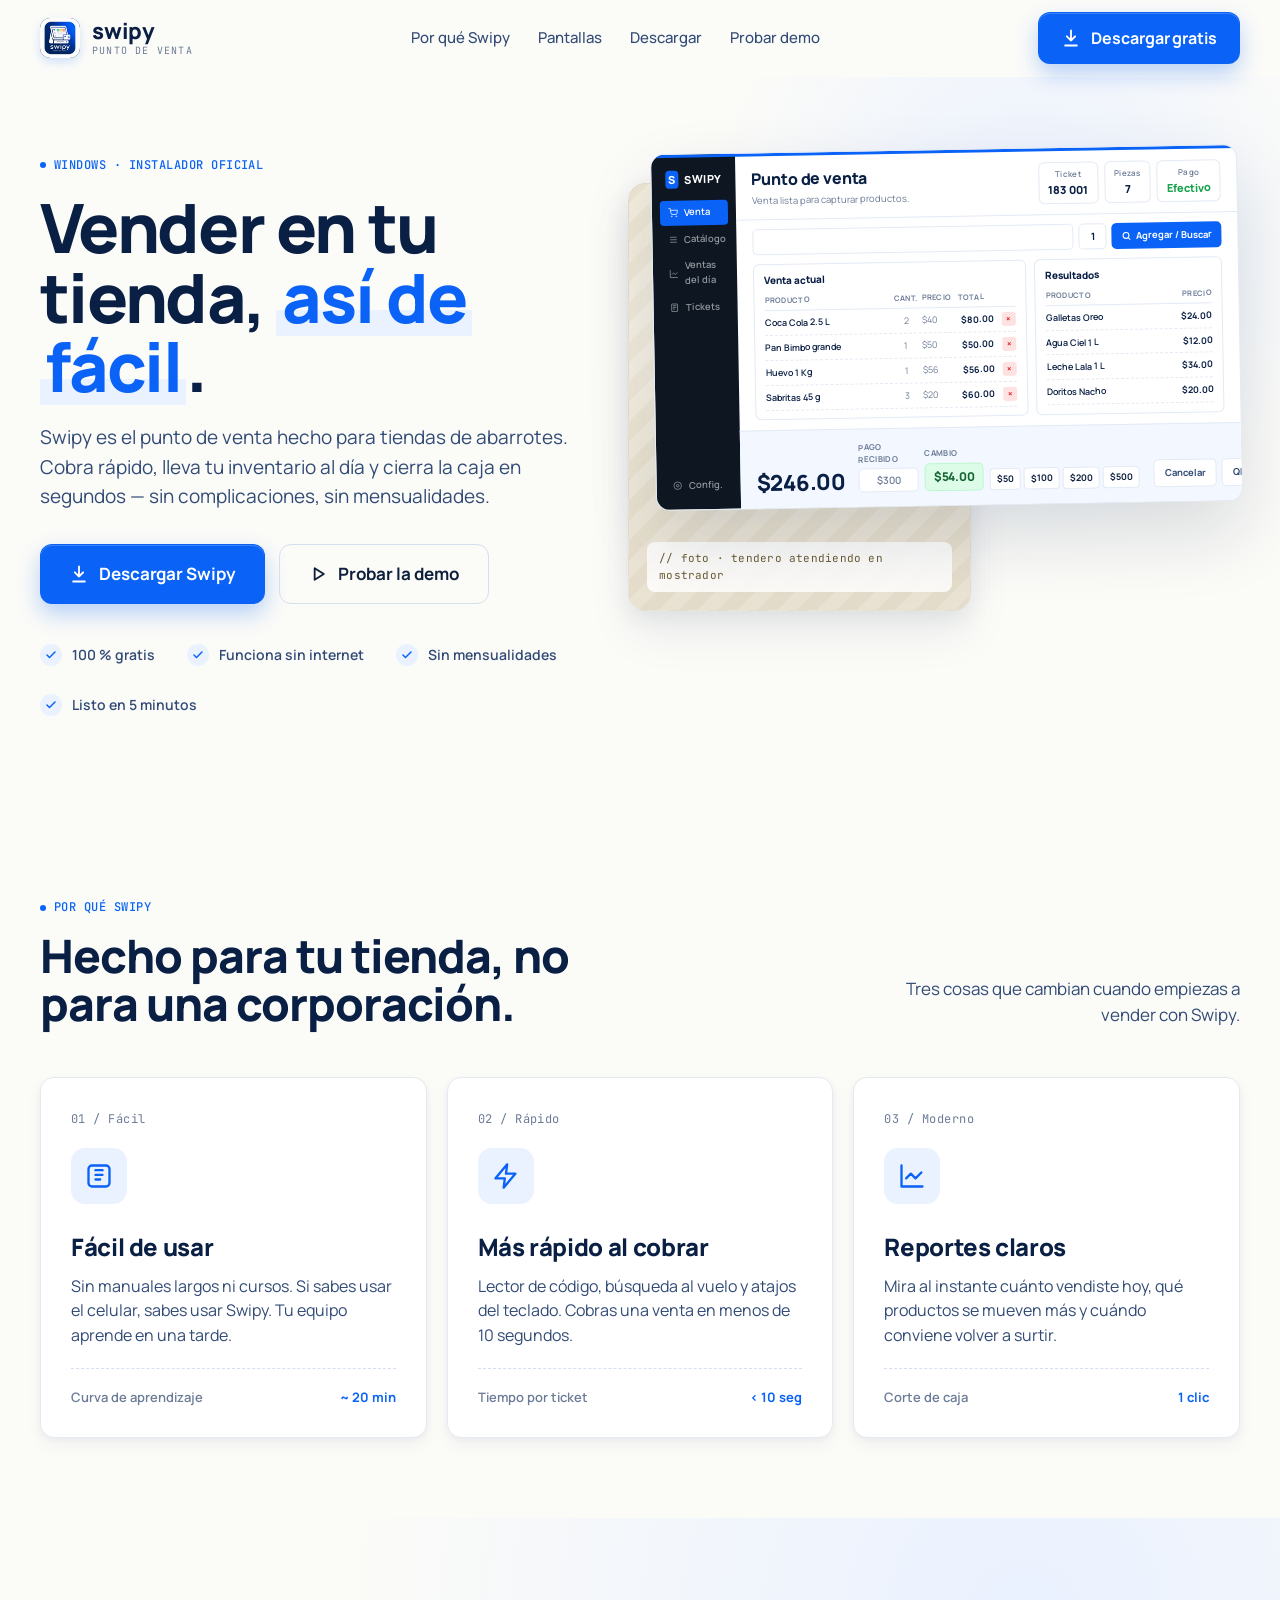
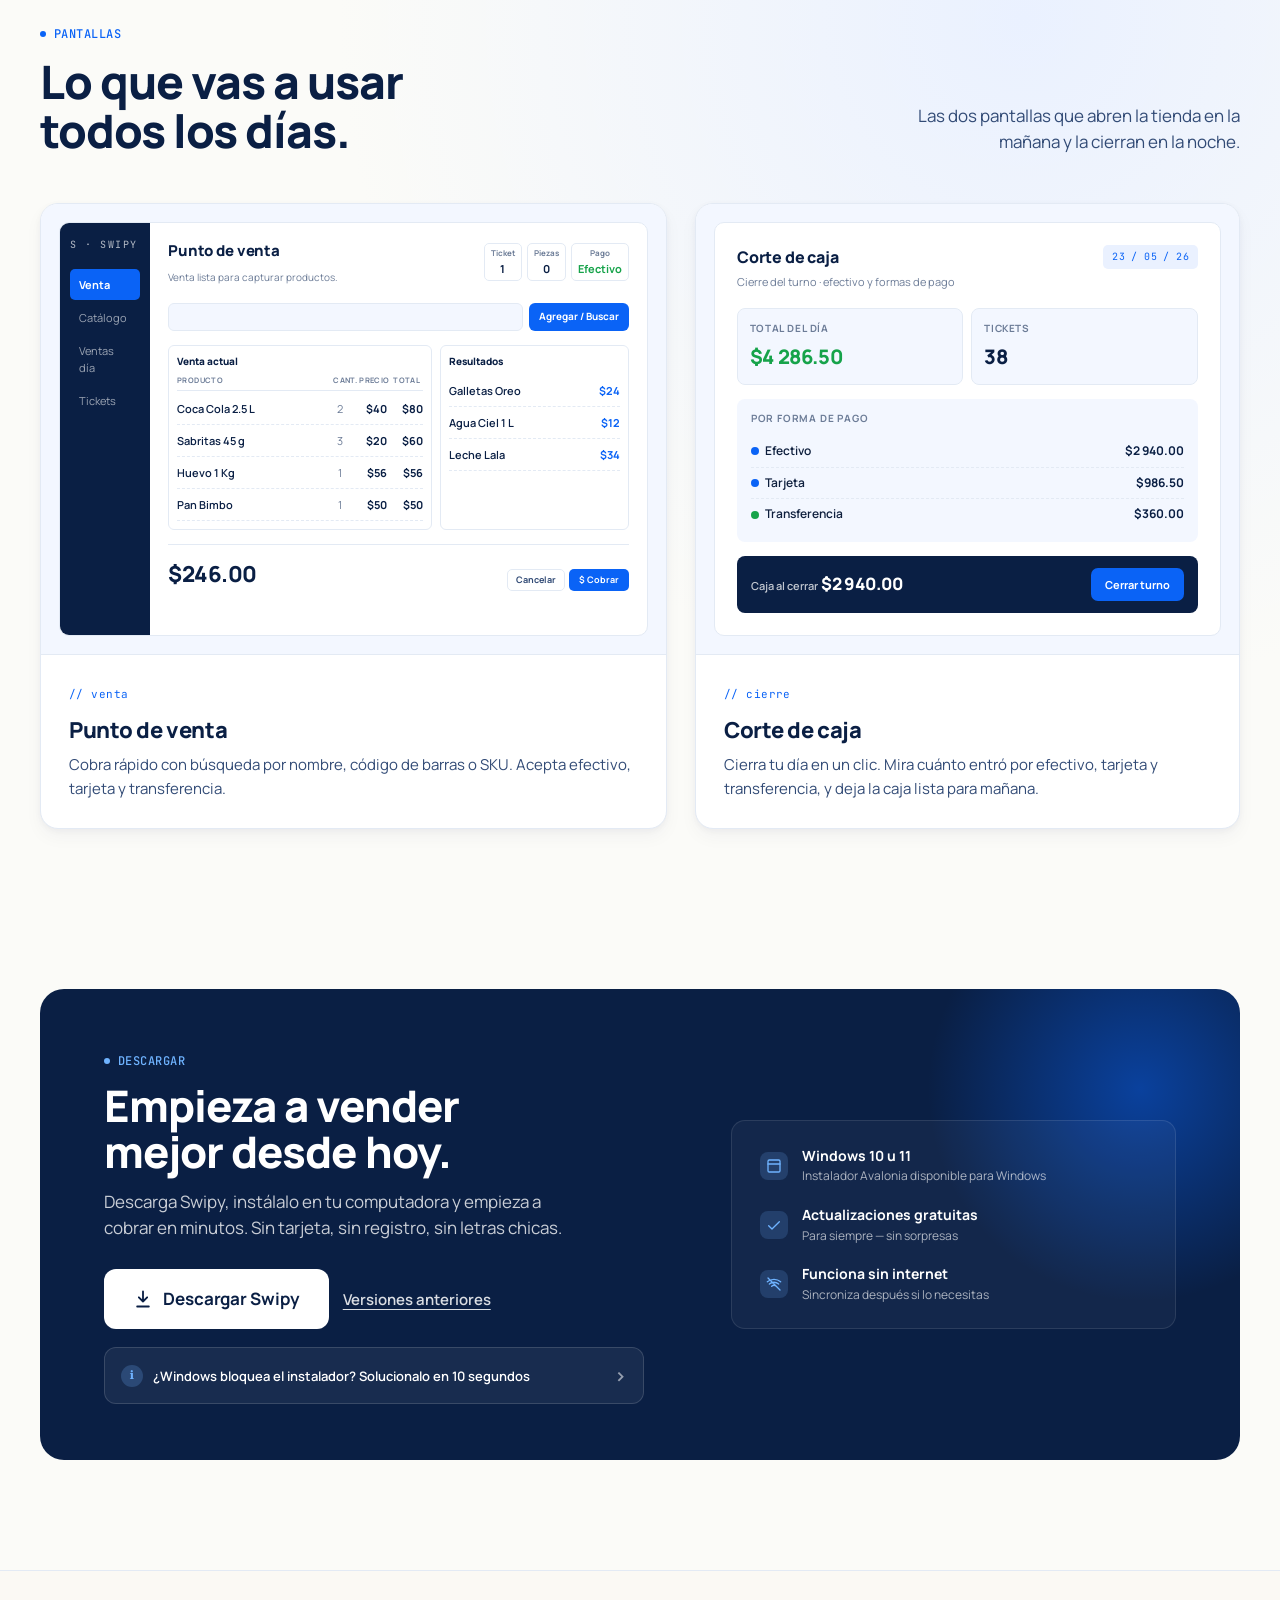
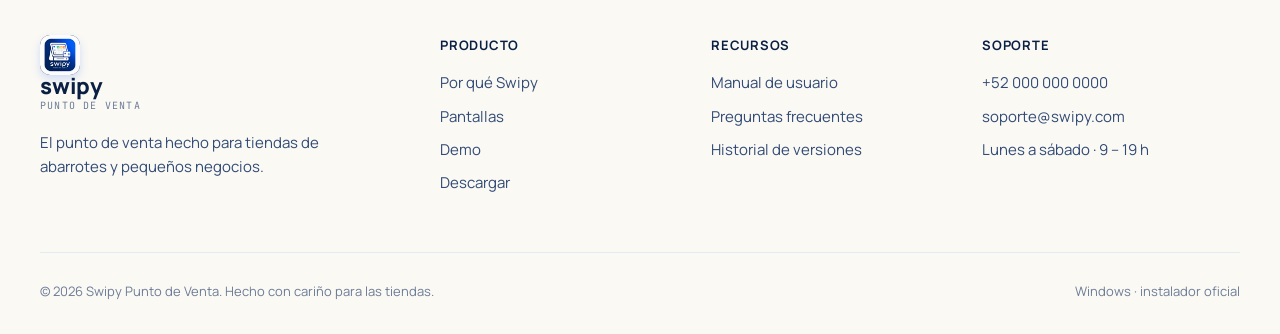
==== index.html @ b13721b0 "fix: detecta paquete macOS de Avalonia" ====
<!doctype html>
<html lang="es-MX">
<head>
  <meta charset="utf-8">
  <meta name="viewport" content="width=device-width, initial-scale=1">
  <meta name="description" content="Swipy es un punto de venta para tiendas de abarrotes y pequeños negocios.">
  <title>Swipy · Punto de venta</title>
  <link rel="preconnect" href="https://fonts.googleapis.com">
  <link rel="preconnect" href="https://fonts.gstatic.com" crossorigin>
  <link href="https://fonts.googleapis.com/css2?family=Manrope:wght@400;500;600;700;800&family=JetBrains+Mono:wght@500&display=swap" rel="stylesheet">
  <style>
    :root {
      /* Brand palette (default — refined "azul brillante") */
      --blue: #0a63f6;
      --blue-hover: #0850d6;
      --blue-soft: #eaf1ff;
      --blue-tint: #f3f7ff;
      --navy: #0a1f44;
      --ink: #0e1f3d;
      --ink-2: #324b76;
      --muted: #6c7c97;
      --line: #e3eaf4;
      --line-2: #d6dfee;
      --cream: #fbf9f4;
      --bg: #fbfbf8;
      --card: #ffffff;
      --shadow-sm: 0 2px 6px rgba(11, 33, 73, .04), 0 8px 18px rgba(11, 33, 73, .04);
      --shadow-md: 0 8px 24px rgba(11, 33, 73, .08), 0 24px 48px rgba(11, 33, 73, .06);
      --shadow-lg: 0 32px 70px rgba(11, 33, 73, .14);
      --accent: #0a63f6;        /* secondary accent (changes with palette tweak) */
      --accent-soft: #eaf1ff;
      --radius: 14px;
    }

    /* Palette variants (Tweaks) */
    body[data-palette="azul-profundo"] {
      --blue: #1d4ed8;
      --blue-hover: #1e40af;
      --blue-soft: #e6ecfb;
      --blue-tint: #f1f4fc;
      --navy: #050e2a;
      --accent: #1d4ed8;
      --accent-soft: #e6ecfb;
    }
    body[data-palette="azul-naranja"] {
      --blue: #0a63f6;
      --blue-hover: #0850d6;
      --blue-soft: #eaf1ff;
      --blue-tint: #f3f7ff;
      --navy: #0a1f44;
      --accent: #ff7a3d;
      --accent-soft: #fff1e8;
    }
    body[data-palette="azul-menta"] {
      --blue: #0a63f6;
      --blue-hover: #0850d6;
      --blue-soft: #eaf1ff;
      --blue-tint: #f3f7ff;
      --navy: #0a1f44;
      --accent: #14b8a6;
      --accent-soft: #e3f7f4;
    }

    *, *::before, *::after { box-sizing: border-box; }
    html { scroll-behavior: smooth; }
    body {
      margin: 0;
      color: var(--ink);
      background: var(--bg);
      font-family: "Manrope", system-ui, sans-serif;
      font-size: 17px;
      line-height: 1.55;
      -webkit-font-smoothing: antialiased;
      text-rendering: optimizeLegibility;
      overflow-x: hidden;
    }
    a { color: inherit; text-decoration: none; }
    img { display: block; max-width: 100%; }

    .container {
      width: min(1200px, calc(100% - 48px));
      margin: 0 auto;
    }

    .eyebrow {
      display: inline-flex;
      align-items: center;
      gap: 8px;
      font-family: "JetBrains Mono", monospace;
      font-size: 12px;
      font-weight: 500;
      letter-spacing: .04em;
      color: var(--blue);
      text-transform: uppercase;
    }
    .eyebrow::before {
      content: "";
      width: 6px;
      height: 6px;
      border-radius: 50%;
      background: var(--blue);
    }

    /* ── HEADER ─────────────────────────────── */
    .header {
      position: sticky;
      top: 0;
      z-index: 30;
      background: rgba(251, 251, 248, .85);
      backdrop-filter: saturate(180%) blur(16px);
      -webkit-backdrop-filter: saturate(180%) blur(16px);
      border-bottom: 1px solid transparent;
      transition: border-color .2s ease;
    }
    .header.scrolled { border-bottom-color: var(--line); }
    .nav {
      display: flex;
      align-items: center;
      justify-content: space-between;
      gap: 32px;
      min-height: 76px;
    }
    .brand {
      display: inline-flex;
      align-items: center;
      gap: 12px;
    }
    .brand-mark {
      width: 40px;
      height: 40px;
      border-radius: 10px;
      overflow: hidden;
      display: grid;
      place-items: center;
      background: var(--navy);
      box-shadow: 0 4px 10px rgba(10, 99, 246, .18);
    }
    .brand-mark img { width: 100%; height: 100%; object-fit: cover; }
    .brand-name {
      display: grid;
      line-height: 1;
    }
    .brand-name strong {
      font-size: 22px;
      font-weight: 800;
      letter-spacing: -.01em;
      color: var(--navy);
    }
    .brand-name span {
      margin-top: 4px;
      font-family: "JetBrains Mono", monospace;
      font-size: 10px;
      letter-spacing: .12em;
      text-transform: uppercase;
      color: var(--muted);
    }
    .links {
      display: flex;
      gap: 28px;
      font-size: 15px;
      font-weight: 500;
      color: var(--ink-2);
    }
    .links a { transition: color .15s; }
    .links a:hover { color: var(--blue); }

    /* ── BUTTONS ─────────────────────────────── */
    .btn {
      display: inline-flex;
      align-items: center;
      justify-content: center;
      gap: 10px;
      min-height: 52px;
      padding: 0 22px;
      border: 1px solid transparent;
      border-radius: 12px;
      font-family: inherit;
      font-size: 16px;
      font-weight: 700;
      letter-spacing: -.005em;
      cursor: pointer;
      white-space: nowrap;
      transition: transform .15s ease, box-shadow .2s ease, background .15s ease;
    }
    .btn-primary {
      color: #fff;
      background: var(--blue);
      box-shadow: 0 1px 0 rgba(255,255,255,.2) inset,
                  0 10px 22px rgba(10, 99, 246, .28);
    }
    .btn-primary:hover { background: var(--blue-hover); transform: translateY(-1px); }
    .btn-ghost {
      color: var(--ink);
      background: transparent;
      border-color: var(--line-2);
    }
    .btn-ghost:hover { border-color: var(--ink); background: rgba(14,31,61,.03); }
    .btn-white {
      color: var(--navy);
      background: #fff;
    }
    .btn-white:hover { transform: translateY(-1px); }
    .btn-lg { min-height: 60px; padding: 0 28px; font-size: 17px; }

    .icon { width: 20px; height: 20px; flex-shrink: 0; }

    /* ── HERO ─────────────────────────────── */
    .hero {
      position: relative;
      padding: 72px 0 96px;
      overflow: hidden;
    }
    .hero::before {
      content: "";
      position: absolute;
      top: -200px;
      right: -100px;
      width: 700px;
      height: 700px;
      background: radial-gradient(circle, var(--blue-soft) 0%, transparent 65%);
      pointer-events: none;
      z-index: 0;
    }
    .hero-inner {
      position: relative;
      z-index: 1;
      display: grid;
      grid-template-columns: minmax(0, 1fr) minmax(0, 1.15fr);
      gap: 56px;
      align-items: center;
    }
    .hero-copy { max-width: 540px; }
    .hero h1 {
      margin: 18px 0 22px;
      font-size: clamp(44px, 5.4vw, 68px);
      font-weight: 800;
      line-height: 1.02;
      letter-spacing: -.025em;
      color: var(--navy);
    }
    .hero h1 em {
      font-style: normal;
      color: var(--blue);
      background: linear-gradient(180deg, transparent 64%, var(--accent-soft) 64%, var(--accent-soft) 92%, transparent 92%);
      padding: 0 .08em;
      border-radius: 2px;
      box-decoration-break: clone;
      -webkit-box-decoration-break: clone;
    }
    .hero-lead {
      margin: 0 0 32px;
      font-size: 19px;
      line-height: 1.55;
      color: var(--ink-2);
    }
    .hero-ctas {
      display: flex;
      flex-wrap: wrap;
      gap: 14px;
      margin-bottom: 40px;
    }
    .hero-proof {
      display: flex;
      flex-wrap: wrap;
      gap: 28px 32px;
    }
    .proof-item {
      display: inline-flex;
      align-items: center;
      gap: 10px;
      font-size: 14px;
      font-weight: 600;
      color: var(--ink-2);
    }
    .proof-item .check {
      width: 22px;
      height: 22px;
      border-radius: 50%;
      background: var(--blue-soft);
      color: var(--blue);
      display: grid;
      place-items: center;
      flex-shrink: 0;
    }
    .proof-item .check svg { width: 12px; height: 12px; }

    /* ── HERO ART (CSS device + photo slot) ── */
    .hero-art {
      position: relative;
      aspect-ratio: 1.08 / 1;
      min-height: 480px;
    }
    .photo-slot {
      position: absolute;
      left: 0;
      top: 6%;
      width: 56%;
      aspect-ratio: 4 / 5;
      border-radius: 18px;
      background:
        repeating-linear-gradient(135deg, #efe7d4 0 14px, #f5eede 14px 28px),
        var(--cream);
      box-shadow: var(--shadow-md);
      overflow: hidden;
      border: 1px solid rgba(0,0,0,.04);
    }
    .photo-slot::after {
      content: "// foto · tendero atendiendo en mostrador";
      position: absolute;
      left: 18px;
      bottom: 18px;
      right: 18px;
      font-family: "JetBrains Mono", monospace;
      font-size: 11px;
      letter-spacing: .02em;
      color: #6b5b34;
      background: rgba(255,255,255,.85);
      padding: 8px 12px;
      border-radius: 8px;
    }
    .photo-slot::before {
      content: "";
      position: absolute;
      inset: 0;
      background:
        radial-gradient(circle at 30% 35%, rgba(255,255,255,.6) 0%, transparent 35%),
        linear-gradient(180deg, transparent 50%, rgba(0,0,0,.05) 100%);
    }

    /* Realistic POS UI — matches actual app layout */
    .pos-device {
      position: absolute;
      right: 0;
      top: 0;
      width: 96%;
      background: var(--card);
      border: 1px solid var(--line);
      border-radius: 14px;
      box-shadow: var(--shadow-lg);
      overflow: hidden;
      transform: rotate(-1deg);
      display: grid;
      grid-template-columns: 84px 1fr;
      font-size: 11px;
    }
    .pos-device::before {
      content: "";
      position: absolute;
      left: 0;
      right: 0;
      top: 0;
      height: 3px;
      background: var(--blue);
      z-index: 2;
    }

    /* Sidebar */
    .pos-side {
      background: #0e1622;
      padding: 12px 8px;
      display: flex;
      flex-direction: column;
      gap: 2px;
      color: #fff;
    }
    .pos-brand {
      display: flex;
      align-items: center;
      gap: 6px;
      padding: 4px 6px 10px;
    }
    .pos-brand .sq {
      width: 18px;
      height: 18px;
      border-radius: 4px;
      background: var(--blue);
      color: #fff;
      display: grid;
      place-items: center;
      font-size: 11px;
      font-weight: 800;
    }
    .pos-brand strong {
      font-size: 11px;
      font-weight: 800;
      letter-spacing: .04em;
    }
    .pos-nav {
      padding: 5px 8px;
      border-radius: 4px;
      font-size: 9.5px;
      font-weight: 600;
      color: rgba(255,255,255,.55);
      display: flex;
      align-items: center;
      gap: 6px;
    }
    .pos-nav.on {
      background: var(--blue);
      color: #fff;
    }
    .pos-nav svg { width: 10px; height: 10px; flex-shrink: 0; opacity: .9; }
    .pos-bottom { margin-top: auto; }
    /* Main area */
    .pos-main {
      display: flex;
      flex-direction: column;
      min-width: 0;
    }
    .pos-head {
      display: flex;
      justify-content: space-between;
      align-items: flex-start;
      padding: 14px 16px 10px;
      border-bottom: 1px solid var(--line);
    }
    .pos-head .title {
      font-size: 16px;
      font-weight: 800;
      color: var(--navy);
      letter-spacing: -.01em;
    }
    .pos-head .sub {
      font-size: 9.5px;
      color: var(--muted);
      margin-top: 2px;
    }
    .pos-chips { display: flex; gap: 6px; }
    .pos-chip {
      padding: 5px 9px;
      border: 1px solid var(--line);
      border-radius: 6px;
      text-align: center;
      min-width: 46px;
    }
    .pos-chip .k {
      font-size: 8px;
      color: var(--muted);
      font-weight: 600;
      letter-spacing: .04em;
    }
    .pos-chip .v {
      font-size: 11px;
      font-weight: 800;
      color: var(--navy);
      margin-top: 1px;
    }
    .pos-chip.green .v { color: #16a34a; }

    .pos-search {
      display: grid;
      grid-template-columns: 1fr 28px auto;
      gap: 5px;
      padding: 9px 16px;
    }
    .pos-search .inp {
      height: 26px;
      border-radius: 5px;
      background: #fff;
      border: 1px solid var(--line);
    }
    .pos-search .qty {
      height: 26px;
      border-radius: 5px;
      background: #fff;
      border: 1px solid var(--line);
      display: grid;
      place-items: center;
      font-size: 10px;
      font-weight: 700;
      color: var(--navy);
    }
    .pos-search .agg {
      height: 26px;
      padding: 0 10px;
      border-radius: 5px;
      background: var(--blue);
      color: #fff;
      font-size: 9.5px;
      font-weight: 700;
      display: flex;
      align-items: center;
      gap: 4px;
    }
    .pos-search .agg svg { width: 10px; height: 10px; }

    .pos-cols {
      flex: 1;
      display: grid;
      grid-template-columns: 1.45fr 1fr;
      gap: 8px;
      padding: 0 16px 10px;
      min-height: 0;
    }
    .pos-panel {
      border: 1px solid var(--line);
      border-radius: 6px;
      padding: 8px 10px;
      display: flex;
      flex-direction: column;
      min-height: 0;
      background: #fff;
    }
    .pos-panel h5 {
      margin: 0 0 6px;
      font-size: 10px;
      font-weight: 800;
      color: var(--navy);
      letter-spacing: -.005em;
    }
    .pos-th {
      display: grid;
      grid-template-columns: 1.4fr 24px 32px 36px 18px;
      gap: 4px;
      font-size: 7.5px;
      font-weight: 700;
      color: var(--muted);
      text-transform: uppercase;
      letter-spacing: .04em;
      padding-bottom: 3px;
      border-bottom: 1px solid var(--line);
    }
    .pos-tr {
      display: grid;
      grid-template-columns: 1.4fr 24px 32px 36px 18px;
      gap: 4px;
      padding: 5px 0;
      align-items: center;
      font-size: 9px;
      border-bottom: 1px dashed var(--line);
    }
    .pos-tr .n { color: var(--navy); font-weight: 600; }
    .pos-tr .q { color: var(--muted); text-align: center; }
    .pos-tr .p { color: var(--muted); }
    .pos-tr .t { color: var(--navy); font-weight: 700; text-align: right; }
    .pos-tr .x {
      width: 14px;
      height: 14px;
      border-radius: 3px;
      background: #fee2e2;
      color: #dc2626;
      display: grid;
      place-items: center;
      font-size: 9px;
      font-weight: 700;
      justify-self: end;
    }
    .pos-empty {
      flex: 1;
      display: grid;
      place-items: center;
      color: var(--muted);
      font-size: 9px;
      padding: 12px;
      text-align: center;
    }

    /* Foot bar — total + pago recibido + quick amounts + actions */
    .pos-foot {
      display: grid;
      grid-template-columns: auto 1fr auto;
      gap: 14px;
      align-items: end;
      padding: 12px 16px 14px;
      border-top: 1px solid var(--line);
      background: var(--blue-tint);
    }
    .pos-foot .total {
      font-size: 22px;
      font-weight: 800;
      color: var(--navy);
      letter-spacing: -.025em;
      line-height: 1;
    }
    .pos-pay {
      display: flex;
      align-items: end;
      gap: 6px;
    }
    .pos-pay .field {
      display: grid;
      gap: 3px;
    }
    .pos-pay .field label {
      font-size: 8px;
      font-weight: 700;
      color: var(--muted);
      text-transform: uppercase;
      letter-spacing: .04em;
    }
    .pos-pay .recibido {
      width: 60px;
      height: 24px;
      border-radius: 5px;
      background: #fff;
      border: 1px solid var(--line);
      display: grid;
      place-items: center;
      font-size: 10px;
      font-weight: 600;
      color: var(--muted);
    }
    .pos-pay .cambio {
      padding: 4px 8px;
      border-radius: 5px;
      background: #dcfce7;
      border: 1px solid #bbf7d0;
      color: #166534;
    }
    .pos-pay .cambio .v {
      font-size: 12px;
      font-weight: 800;
      letter-spacing: -.015em;
    }
    .pos-quick { display: flex; gap: 3px; }
    .pos-quick .q {
      height: 22px;
      padding: 0 6px;
      border-radius: 4px;
      background: #fff;
      border: 1px solid var(--line);
      color: var(--ink);
      font-size: 9px;
      font-weight: 700;
      display: grid;
      place-items: center;
    }
    .pos-actions {
      display: flex;
      gap: 5px;
    }
    .pos-actions .a {
      height: 28px;
      padding: 0 10px;
      border-radius: 5px;
      font-size: 9.5px;
      font-weight: 700;
      display: flex;
      align-items: center;
      gap: 4px;
    }
    .pos-actions .cancel {
      background: #fff;
      color: var(--ink-2);
      border: 1px solid var(--line);
    }
    .pos-actions .qr {
      background: #fff;
      color: var(--ink-2);
      border: 1px solid var(--line);
    }
    .pos-actions .cobrar {
      background: var(--blue);
      color: #fff;
      box-shadow: 0 4px 12px rgba(10,99,246,.35);
    }
    .pos-actions svg { width: 10px; height: 10px; }

    /* ── SECTIONS ─────────────────────────── */
    section { padding: 100px 0; }
    section.tight { padding: 80px 0; }
    .section-head {
      display: flex;
      align-items: flex-end;
      justify-content: space-between;
      gap: 32px;
      margin-bottom: 48px;
    }
    .section-head h2 {
      margin: 14px 0 0;
      max-width: 620px;
      font-size: clamp(34px, 3.6vw, 48px);
      line-height: 1.05;
      letter-spacing: -.022em;
      font-weight: 800;
      color: var(--navy);
      text-wrap: balance;
    }
    .section-head p {
      max-width: 380px;
      margin: 0;
      color: var(--ink-2);
      font-size: 17px;
      text-align: right;
    }

    /* ── BENEFITS (3 BIG CARDS) ─────────────── */
    .benefits {
      display: grid;
      grid-template-columns: repeat(3, 1fr);
      gap: 20px;
    }
    .benefit {
      position: relative;
      padding: 32px 30px 30px;
      background: var(--card);
      border: 1px solid var(--line);
      border-radius: var(--radius);
      box-shadow: var(--shadow-sm);
      overflow: hidden;
      transition: transform .2s ease, box-shadow .2s ease;
    }
    .benefit:hover {
      transform: translateY(-3px);
      box-shadow: var(--shadow-md);
    }
    .benefit-num {
      font-family: "JetBrains Mono", monospace;
      font-size: 12px;
      color: var(--muted);
      letter-spacing: .04em;
    }
    .benefit-glyph {
      width: 56px;
      height: 56px;
      margin: 20px 0 24px;
      border-radius: 14px;
      background: var(--blue-soft);
      color: var(--blue);
      display: grid;
      place-items: center;
    }
    .benefit-glyph svg { width: 28px; height: 28px; }
    .benefit h3 {
      margin: 0 0 8px;
      font-size: 24px;
      font-weight: 800;
      letter-spacing: -.015em;
      color: var(--navy);
    }
    .benefit p {
      margin: 0;
      color: var(--ink-2);
      font-size: 16px;
      line-height: 1.55;
    }
    .benefit-meta {
      margin-top: 20px;
      padding-top: 18px;
      border-top: 1px dashed var(--line-2);
      display: flex;
      justify-content: space-between;
      font-size: 13px;
      font-weight: 600;
    }
    .benefit-meta span { color: var(--muted); }
    .benefit-meta strong { color: var(--blue); }

    /* ── SCREENS ─────────────────────────── */
    .screens-section {
      background:
        radial-gradient(circle at 80% 10%, var(--blue-soft) 0%, transparent 50%),
        var(--bg);
    }
    .screen-grid {
      display: grid;
      grid-template-columns: 1.15fr 1fr;
      gap: 28px;
      align-items: stretch;
    }
    .screen-card {
      background: var(--card);
      border: 1px solid var(--line);
      border-radius: 18px;
      box-shadow: var(--shadow-sm);
      overflow: hidden;
      display: flex;
      flex-direction: column;
    }
    .screen-frame {
      flex: 1;
      padding: 18px;
      background: var(--blue-tint);
      min-height: 380px;
    }
    .screen-body {
      padding: 24px 28px 28px;
      border-top: 1px solid var(--line);
    }
    .screen-body .tag {
      font-family: "JetBrains Mono", monospace;
      font-size: 11px;
      color: var(--blue);
      letter-spacing: .04em;
    }
    .screen-body h3 {
      margin: 8px 0 6px;
      font-size: 22px;
      font-weight: 800;
      letter-spacing: -.015em;
      color: var(--navy);
    }
    .screen-body p {
      margin: 0;
      color: var(--ink-2);
      font-size: 15px;
    }

    /* Punto de venta mini */
    .ui {
      height: 100%;
      display: flex;
      background: #fff;
      border-radius: 10px;
      overflow: hidden;
      border: 1px solid var(--line);
    }
    .ui-side {
      width: 90px;
      background: var(--navy);
      padding: 14px 10px;
      color: #fff;
      flex-shrink: 0;
      display: flex;
      flex-direction: column;
    }
    .ui-side .brand-tiny {
      font-family: "JetBrains Mono", monospace;
      font-size: 10px;
      letter-spacing: .15em;
      color: rgba(255,255,255,.7);
      margin-bottom: 16px;
    }
    .ui-side .item {
      padding: 7px 9px;
      border-radius: 5px;
      font-size: 11px;
      color: rgba(255,255,255,.6);
      margin-bottom: 2px;
    }
    .ui-side .item.on { background: var(--blue); color: #fff; font-weight: 700; }
    .ui-main {
      flex: 1;
      padding: 16px 18px;
      min-width: 0;
    }
    .ui-h {
      display: flex;
      justify-content: space-between;
      align-items: baseline;
      margin-bottom: 14px;
    }
    .ui-h h5 {
      margin: 0;
      font-size: 15px;
      font-weight: 800;
      color: var(--navy);
      letter-spacing: -.01em;
    }
    .ui-h small { font-size: 10px; color: var(--muted); }
    .ui-search {
      display: flex;
      gap: 6px;
      margin-bottom: 14px;
    }
    .ui-search .x {
      flex: 1;
      height: 28px;
      border-radius: 6px;
      background: var(--blue-tint);
      border: 1px solid var(--line);
    }
    .ui-search .y {
      height: 28px;
      padding: 0 10px;
      border-radius: 6px;
      background: var(--blue);
      color: #fff;
      font-size: 10px;
      font-weight: 700;
      display: grid;
      place-items: center;
    }
    .ui-rows .r {
      display: grid;
      grid-template-columns: 1fr 30px 50px;
      gap: 6px;
      padding: 7px 0;
      border-bottom: 1px dashed var(--line);
      font-size: 11px;
    }
    .ui-rows .r .n { color: var(--navy); font-weight: 600; }
    .ui-rows .r .q { color: var(--muted); text-align: center; }
    .ui-rows .r .p { color: var(--navy); font-weight: 700; text-align: right; }
    .ui-foot {
      display: flex;
      justify-content: space-between;
      align-items: flex-end;
      margin-top: 14px;
      padding-top: 12px;
      border-top: 1px solid var(--line);
    }
    .ui-foot .t {
      font-size: 22px;
      font-weight: 800;
      color: var(--navy);
      letter-spacing: -.02em;
    }
    .ui-foot .cob {
      padding: 7px 14px;
      border-radius: 7px;
      background: var(--navy);
      color: #fff;
      font-size: 11px;
      font-weight: 700;
    }

    /* Corte de caja screen */
    .corte {
      height: 100%;
      background: #fff;
      border-radius: 10px;
      border: 1px solid var(--line);
      padding: 22px;
      display: flex;
      flex-direction: column;
    }
    .corte-h {
      display: flex;
      justify-content: space-between;
      align-items: flex-start;
      margin-bottom: 18px;
    }
    .corte-h h5 {
      margin: 0;
      font-size: 16px;
      font-weight: 800;
      color: var(--navy);
      letter-spacing: -.01em;
    }
    .corte-h small {
      display: block;
      font-size: 11px;
      color: var(--muted);
      margin-top: 3px;
    }
    .corte-h .date-pill {
      font-family: "JetBrains Mono", monospace;
      font-size: 10px;
      padding: 4px 9px;
      background: var(--blue-soft);
      color: var(--blue);
      border-radius: 5px;
      letter-spacing: .04em;
    }
    .corte-stats {
      display: grid;
      grid-template-columns: 1fr 1fr;
      gap: 8px;
      margin-bottom: 14px;
    }
    .corte-stat {
      padding: 12px;
      background: var(--blue-tint);
      border: 1px solid var(--line);
      border-radius: 8px;
    }
    .corte-stat .lbl {
      font-size: 10px;
      color: var(--muted);
      text-transform: uppercase;
      letter-spacing: .06em;
      font-weight: 700;
    }
    .corte-stat .val {
      font-size: 20px;
      font-weight: 800;
      color: var(--navy);
      letter-spacing: -.02em;
      margin-top: 4px;
    }
    .corte-stat .val.green { color: #16a34a; }
    .corte-breakdown {
      flex: 1;
      background: var(--blue-tint);
      border-radius: 8px;
      padding: 12px 14px;
      margin-bottom: 14px;
    }
    .corte-breakdown h6 {
      margin: 0 0 10px;
      font-size: 10px;
      text-transform: uppercase;
      letter-spacing: .08em;
      color: var(--muted);
      font-weight: 700;
    }
    .br-row {
      display: flex;
      justify-content: space-between;
      align-items: center;
      padding: 6px 0;
      font-size: 12px;
      border-bottom: 1px dashed var(--line);
    }
    .br-row:last-child { border-bottom: none; }
    .br-row .pm { display: flex; align-items: center; gap: 6px; color: var(--ink); font-weight: 600; }
    .br-row .pm i { width: 8px; height: 8px; border-radius: 50%; background: var(--blue); }
    .br-row .pm.tarjeta i { background: var(--accent); }
    .br-row .pm.transf i { background: #16a34a; }
    .br-row b { color: var(--navy); font-weight: 700; }
    .corte-cierre {
      display: flex;
      justify-content: space-between;
      align-items: center;
      padding: 12px 14px;
      background: var(--navy);
      color: #fff;
      border-radius: 8px;
    }
    .corte-cierre span {
      font-size: 11px;
      font-weight: 600;
      color: rgba(255,255,255,.75);
    }
    .corte-cierre strong { font-size: 17px; font-weight: 800; letter-spacing: -.01em; }

    /* ── DOWNLOAD BAND ─────────────────────────── */
    .download-section { padding: 60px 0 110px; }
    .download-band {
      position: relative;
      overflow: hidden;
      padding: 56px 64px;
      background: var(--navy);
      color: #fff;
      border-radius: 24px;
      display: grid;
      grid-template-columns: 1.3fr 1fr;
      gap: 48px;
      align-items: center;
    }
    .download-band::before {
      content: "";
      position: absolute;
      top: -150px;
      right: -150px;
      width: 500px;
      height: 500px;
      background: radial-gradient(circle, var(--blue) 0%, transparent 60%);
      opacity: .5;
      pointer-events: none;
    }
    .download-band > * { position: relative; z-index: 1; }
    .download-band h2 {
      margin: 12px 0 14px;
      font-size: clamp(32px, 3.4vw, 44px);
      font-weight: 800;
      line-height: 1.05;
      letter-spacing: -.022em;
      text-wrap: balance;
    }
    .download-band .eyebrow { color: #6fb3ff; }
    .download-band .eyebrow::before { background: #6fb3ff; }
    .download-band p {
      margin: 0 0 28px;
      color: rgba(255,255,255,.78);
      font-size: 17px;
      max-width: 460px;
    }
    .download-actions { display: flex; flex-wrap: wrap; gap: 14px; align-items: center; }

    /* "Windows bloquea el instalador?" — bloque desplegable discreto */
    .download-tip {
      margin-top: 18px;
      max-width: 540px;
      background: rgba(255,255,255,.06);
      border: 1px solid rgba(255,255,255,.14);
      border-radius: 12px;
      overflow: hidden;
      color: rgba(255,255,255,.85);
    }
    .download-tip summary {
      list-style: none;
      cursor: pointer;
      padding: 12px 16px;
      display: flex;
      align-items: center;
      gap: 10px;
      font-size: 13px;
      font-weight: 600;
      color: #fff;
      user-select: none;
    }
    .download-tip summary::-webkit-details-marker { display: none; }
    .download-tip summary::before {
      content: "ℹ";
      width: 22px;
      height: 22px;
      border-radius: 50%;
      background: rgba(111,179,255,.22);
      color: #6fb3ff;
      display: grid;
      place-items: center;
      font-size: 12px;
      font-weight: 700;
      flex-shrink: 0;
    }
    .download-tip summary::after {
      content: "›";
      margin-left: auto;
      font-size: 20px;
      color: rgba(255,255,255,.55);
      transition: transform .2s ease;
    }
    .download-tip[open] summary::after { transform: rotate(90deg); }
    .download-tip .tip-body {
      padding: 0 16px 16px 48px;
      font-size: 13px;
      line-height: 1.55;
      color: rgba(255,255,255,.78);
    }
    .download-tip .tip-body p { margin: 6px 0; max-width: none; color: inherit; font-size: 13px; }
    .download-tip .tip-body ol {
      margin: 6px 0 10px;
      padding-left: 18px;
    }
    .download-tip .tip-body ol li { margin: 3px 0; }
    .download-tip .tip-body strong { color: #fff; }
    .download-tip .tip-body code {
      background: rgba(0,0,0,.28);
      padding: 1px 6px;
      border-radius: 4px;
      font-size: 12px;
      font-family: ui-monospace, SFMono-Regular, Menlo, Consolas, monospace;
    }
    .download-meta {
      display: grid;
      gap: 18px;
      padding: 24px 28px;
      background: rgba(255,255,255,.04);
      border: 1px solid rgba(255,255,255,.1);
      border-radius: 14px;
    }
    .download-meta-row {
      display: grid;
      grid-template-columns: 28px 1fr;
      gap: 14px;
      align-items: center;
    }
    .download-meta-row .ico {
      width: 28px;
      height: 28px;
      border-radius: 8px;
      background: rgba(111,179,255,.18);
      color: #6fb3ff;
      display: grid;
      place-items: center;
    }
    .download-meta-row .ico svg { width: 16px; height: 16px; }
    .download-meta-row strong {
      display: block;
      font-size: 14px;
      font-weight: 700;
    }
    .download-meta-row span {
      display: block;
      font-size: 12px;
      color: rgba(255,255,255,.65);
      margin-top: 1px;
    }

    /* ── FOOTER ─────────────────────────── */
    .footer {
      padding: 64px 0 32px;
      background: var(--cream);
      border-top: 1px solid var(--line);
    }
    .footer-grid {
      display: grid;
      grid-template-columns: 1.6fr 1fr 1fr 1.2fr;
      gap: 56px;
      margin-bottom: 48px;
    }
    .footer .brand-name strong { color: var(--navy); }
    .footer-grid p {
      color: var(--ink-2);
      font-size: 15px;
      margin: 20px 0 0;
      max-width: 320px;
    }
    .footer-grid h4 {
      margin: 0 0 16px;
      font-size: 13px;
      font-weight: 700;
      color: var(--navy);
      text-transform: uppercase;
      letter-spacing: .06em;
    }
    .footer-grid a, .footer-grid li {
      display: block;
      color: var(--ink-2);
      font-size: 15px;
      margin-bottom: 10px;
      list-style: none;
      padding: 0;
      transition: color .15s;
    }
    .footer-grid a:hover { color: var(--blue); }
    .footer-grid ul { padding: 0; margin: 0; }
    .footer-bottom {
      display: flex;
      justify-content: space-between;
      align-items: center;
      padding-top: 28px;
      border-top: 1px solid var(--line);
      font-size: 13px;
      color: var(--muted);
    }

    /* ── RESPONSIVE ─────────────────────────── */
    @media (max-width: 980px) {
      .links { display: none; }
      .hero { padding: 48px 0 72px; }
      .hero-inner { grid-template-columns: 1fr; gap: 56px; }
      .hero-art { min-height: 420px; }
      .section-head { flex-direction: column; align-items: flex-start; }
      .section-head p { text-align: left; max-width: 100%; }
      .benefits { grid-template-columns: 1fr; }
      .screen-grid { grid-template-columns: 1fr; }
      .download-band { grid-template-columns: 1fr; padding: 40px 32px; }
      .footer-grid { grid-template-columns: 1fr 1fr; gap: 32px; }
      .footer-bottom { flex-direction: column; gap: 12px; }
    }
    @media (max-width: 600px) {
      body { font-size: 16px; }
      .container { width: calc(100% - 32px); }
      .hero h1 { font-size: 40px; }
      .hero-lead { font-size: 17px; }
      .hero-art { aspect-ratio: auto; min-height: 0; height: auto; display: grid; gap: 16px; }
      .photo-slot, .pos-device { position: relative; width: 100%; transform: none; top: auto; right: auto; }
      .pos-device { grid-template-columns: 70px 1fr; font-size: 10px; }
      section { padding: 64px 0; }
      .download-band { padding: 36px 24px; }
      .footer-grid { grid-template-columns: 1fr; }
    }
  </style>
</head>
<body data-palette="azul-brillante">

  <!-- ─── HEADER ─────────────────────────── -->
  <header class="header" id="top">
    <div class="container nav">
      <a class="brand" href="#top" aria-label="Swipy">
        <span class="brand-mark"><img src="Swipy2.png" alt="Swipy"></span>
        <span class="brand-name">
          <strong>swipy</strong>
          <span>Punto de venta</span>
        </span>
      </a>
      <nav class="links" aria-label="Navegación">
        <a href="#beneficios">Por qué Swipy</a>
        <a href="#pantallas">Pantallas</a>
        <a href="#descargar">Descargar</a>
        <a href="demo.html">Probar demo</a>
      </nav>
      <a class="btn btn-primary" href="#descargar">
        <svg class="icon" viewBox="0 0 24 24" fill="none" stroke="currentColor" stroke-width="2.2" stroke-linecap="round" stroke-linejoin="round">
          <path d="M12 3v12M7 10l5 5 5-5M5 21h14"/>
        </svg>
        Descargar gratis
      </a>
    </div>
  </header>

  <!-- ─── HERO ─────────────────────────── -->
  <section class="hero">
    <div class="container hero-inner">
      <div class="hero-copy">
        <span class="eyebrow" id="hero-eyebrow">Windows · instalador oficial</span>
        <h1>Vender en tu tienda, <em>así de fácil</em>.</h1>
        <p class="hero-lead">
          Swipy es el punto de venta hecho para tiendas de abarrotes.
          Cobra rápido, lleva tu inventario al día y cierra la caja en segundos —
          sin complicaciones, sin mensualidades.
        </p>
        <div class="hero-ctas">
          <a class="btn btn-primary btn-lg" href="#descargar">
            <svg class="icon" viewBox="0 0 24 24" fill="none" stroke="currentColor" stroke-width="2.2" stroke-linecap="round" stroke-linejoin="round">
              <path d="M12 3v12M7 10l5 5 5-5M5 21h14"/>
            </svg>
            Descargar Swipy
          </a>
          <a class="btn btn-ghost btn-lg" href="demo.html">
            <svg class="icon" viewBox="0 0 24 24" fill="none" stroke="currentColor" stroke-width="2.2" stroke-linecap="round" stroke-linejoin="round">
              <path d="M8 5v14l11-7-11-7z"/>
            </svg>
            Probar la demo
          </a>
        </div>
        <div class="hero-proof">
          <span class="proof-item">
            <span class="check"><svg viewBox="0 0 24 24" fill="none" stroke="currentColor" stroke-width="3" stroke-linecap="round" stroke-linejoin="round"><path d="M20 6 9 17l-5-5"/></svg></span>
            100 % gratis
          </span>
          <span class="proof-item">
            <span class="check"><svg viewBox="0 0 24 24" fill="none" stroke="currentColor" stroke-width="3" stroke-linecap="round" stroke-linejoin="round"><path d="M20 6 9 17l-5-5"/></svg></span>
            Funciona sin internet
          </span>
          <span class="proof-item">
            <span class="check"><svg viewBox="0 0 24 24" fill="none" stroke="currentColor" stroke-width="3" stroke-linecap="round" stroke-linejoin="round"><path d="M20 6 9 17l-5-5"/></svg></span>
            Sin mensualidades
          </span>
          <span class="proof-item">
            <span class="check"><svg viewBox="0 0 24 24" fill="none" stroke="currentColor" stroke-width="3" stroke-linecap="round" stroke-linejoin="round"><path d="M20 6 9 17l-5-5"/></svg></span>
            Listo en 5 minutos
          </span>
        </div>
      </div>

      <div class="hero-art" aria-hidden="true">
        <div class="photo-slot"></div>

        <div class="pos-device">
          <!-- Sidebar -->
          <div class="pos-side">
            <div class="pos-brand"><span class="sq">S</span><strong>SWIPY</strong></div>
            <div class="pos-nav on">
              <svg viewBox="0 0 24 24" fill="none" stroke="currentColor" stroke-width="2"><circle cx="9" cy="21" r="1"/><circle cx="20" cy="21" r="1"/><path d="M1 1h4l2.7 13.4a2 2 0 0 0 2 1.6h9.7a2 2 0 0 0 2-1.6L23 6H6"/></svg>
              Venta
            </div>
            <div class="pos-nav">
              <svg viewBox="0 0 24 24" fill="none" stroke="currentColor" stroke-width="2"><path d="M4 6h16M4 12h16M4 18h16"/></svg>
              Catálogo
            </div>
            <div class="pos-nav">
              <svg viewBox="0 0 24 24" fill="none" stroke="currentColor" stroke-width="2"><path d="M3 3v18h18M7 14l4-4 4 4 5-5"/></svg>
              Ventas del día
            </div>
            <div class="pos-nav">
              <svg viewBox="0 0 24 24" fill="none" stroke="currentColor" stroke-width="2"><rect x="5" y="3" width="14" height="18" rx="1"/><path d="M8 7h8M8 11h8M8 15h5"/></svg>
              Tickets
            </div>
            <div class="pos-bottom">
              <div class="pos-nav">
                <svg viewBox="0 0 24 24" fill="none" stroke="currentColor" stroke-width="2"><circle cx="12" cy="12" r="3"/><circle cx="12" cy="12" r="9"/></svg>
                Config.
              </div>
            </div>
          </div>

          <!-- Main -->
          <div class="pos-main">
            <div class="pos-head">
              <div>
                <div class="title">Punto de venta</div>
                <div class="sub">Venta lista para capturar productos.</div>
              </div>
              <div class="pos-chips">
                <div class="pos-chip"><div class="k">Ticket</div><div class="v">183 001</div></div>
                <div class="pos-chip"><div class="k">Piezas</div><div class="v">7</div></div>
                <div class="pos-chip green"><div class="k">Pago</div><div class="v">Efectivo</div></div>
              </div>
            </div>

            <div class="pos-search">
              <div class="inp"></div>
              <div class="qty">1</div>
              <div class="agg">
                <svg viewBox="0 0 24 24" fill="none" stroke="currentColor" stroke-width="2.5"><circle cx="11" cy="11" r="7"/><path d="m21 21-4.35-4.35"/></svg>
                Agregar / Buscar
              </div>
            </div>

            <div class="pos-cols">
              <div class="pos-panel">
                <h5>Venta actual</h5>
                <div class="pos-th"><span>Producto</span><span>Cant.</span><span>Precio</span><span>Total</span><span></span></div>
                <div class="pos-tr"><span class="n">Coca Cola 2.5 L</span><span class="q">2</span><span class="p">$40</span><span class="t">$80.00</span><span class="x">×</span></div>
                <div class="pos-tr"><span class="n">Pan Bimbo grande</span><span class="q">1</span><span class="p">$50</span><span class="t">$50.00</span><span class="x">×</span></div>
                <div class="pos-tr"><span class="n">Huevo 1 Kg</span><span class="q">1</span><span class="p">$56</span><span class="t">$56.00</span><span class="x">×</span></div>
                <div class="pos-tr"><span class="n">Sabritas 45 g</span><span class="q">3</span><span class="p">$20</span><span class="t">$60.00</span><span class="x">×</span></div>
              </div>
              <div class="pos-panel">
                <h5>Resultados</h5>
                <div class="pos-th" style="grid-template-columns:1fr 38px;"><span>Producto</span><span style="text-align:right;">Precio</span></div>
                <div class="pos-tr" style="grid-template-columns:1fr 38px;"><span class="n">Galletas Oreo</span><span class="t">$24.00</span></div>
                <div class="pos-tr" style="grid-template-columns:1fr 38px;"><span class="n">Agua Ciel 1 L</span><span class="t">$12.00</span></div>
                <div class="pos-tr" style="grid-template-columns:1fr 38px;"><span class="n">Leche Lala 1 L</span><span class="t">$34.00</span></div>
                <div class="pos-tr" style="grid-template-columns:1fr 38px;"><span class="n">Doritos Nacho</span><span class="t">$20.00</span></div>
              </div>
            </div>

            <div class="pos-foot">
              <div class="total">$246.00</div>
              <div class="pos-pay">
                <div class="field">
                  <label>Pago recibido</label>
                  <div class="recibido">$300</div>
                </div>
                <div class="field">
                  <label>Cambio</label>
                  <div class="cambio"><div class="v">$54.00</div></div>
                </div>
                <div class="pos-quick">
                  <div class="q">$50</div>
                  <div class="q">$100</div>
                  <div class="q">$200</div>
                  <div class="q">$500</div>
                </div>
              </div>
              <div class="pos-actions">
                <div class="a cancel">Cancelar</div>
                <div class="a qr">QR</div>
                <div class="a cobrar">
                  <svg viewBox="0 0 24 24" fill="none" stroke="currentColor" stroke-width="2.5"><path d="M12 1v22M17 5H9.5a3.5 3.5 0 0 0 0 7h5a3.5 3.5 0 0 1 0 7H6"/></svg>
                  Cobrar
                </div>
              </div>
            </div>
          </div>
        </div>

      </div>
    </div>
  </section>

  <!-- ─── BENEFITS ─────────────────────────── -->
  <section id="beneficios" class="tight">
    <div class="container">
      <div class="section-head">
        <div>
          <span class="eyebrow">por qué Swipy</span>
          <h2>Hecho para tu tienda, no para una corporación.</h2>
        </div>
        <p>Tres cosas que cambian cuando empiezas a vender con Swipy.</p>
      </div>

      <div class="benefits">
        <article class="benefit">
          <div class="benefit-num">01 / Fácil</div>
          <div class="benefit-glyph">
            <svg viewBox="0 0 24 24" fill="none" stroke="currentColor" stroke-width="2" stroke-linecap="round" stroke-linejoin="round">
              <path d="M9 11h6M9 15h4"/>
              <rect x="3" y="3" width="18" height="18" rx="3"/>
              <path d="M9 7h6"/>
            </svg>
          </div>
          <h3>Fácil de usar</h3>
          <p>Sin manuales largos ni cursos. Si sabes usar el celular, sabes usar Swipy. Tu equipo aprende en una tarde.</p>
          <div class="benefit-meta"><span>Curva de aprendizaje</span><strong>~ 20 min</strong></div>
        </article>

        <article class="benefit">
          <div class="benefit-num">02 / Rápido</div>
          <div class="benefit-glyph">
            <svg viewBox="0 0 24 24" fill="none" stroke="currentColor" stroke-width="2" stroke-linecap="round" stroke-linejoin="round">
              <path d="M13 2 3 14h8l-1 8 10-12h-8l1-8z"/>
            </svg>
          </div>
          <h3>Más rápido al cobrar</h3>
          <p>Lector de código, búsqueda al vuelo y atajos del teclado. Cobras una venta en menos de 10 segundos.</p>
          <div class="benefit-meta"><span>Tiempo por ticket</span><strong>&lt; 10 seg</strong></div>
        </article>

        <article class="benefit">
          <div class="benefit-num">03 / Moderno</div>
          <div class="benefit-glyph">
            <svg viewBox="0 0 24 24" fill="none" stroke="currentColor" stroke-width="2" stroke-linecap="round" stroke-linejoin="round">
              <path d="M3 3v18h18"/>
              <path d="m7 14 4-4 4 4 5-5"/>
            </svg>
          </div>
          <h3>Reportes claros</h3>
          <p>Mira al instante cuánto vendiste hoy, qué productos se mueven más y cuándo conviene volver a surtir.</p>
          <div class="benefit-meta"><span>Corte de caja</span><strong>1 clic</strong></div>
        </article>
      </div>
    </div>
  </section>

  <!-- ─── SCREENS ─────────────────────────── -->
  <section id="pantallas" class="screens-section">
    <div class="container">
      <div class="section-head">
        <div>
          <span class="eyebrow">pantallas</span>
          <h2>Lo que vas a usar todos los días.</h2>
        </div>
        <p>Las dos pantallas que abren la tienda en la mañana y la cierran en la noche.</p>
      </div>

      <div class="screen-grid">
        <!-- Punto de venta -->
        <article class="screen-card">
          <div class="screen-frame">
            <div class="ui">
              <div class="ui-side">
                <div class="brand-tiny">S · SWIPY</div>
                <div class="item on">Venta</div>
                <div class="item">Catálogo</div>
                <div class="item">Ventas día</div>
                <div class="item">Tickets</div>
              </div>
              <div class="ui-main">
                <div class="ui-h">
                  <div>
                    <h5>Punto de venta</h5>
                    <small>Venta lista para capturar productos.</small>
                  </div>
                  <div style="display:flex;gap:5px;">
                    <span style="border:1px solid var(--line);border-radius:5px;padding:3px 6px;font-size:8px;color:var(--muted);font-weight:700;text-align:center;">Ticket<br><b style="color:var(--navy);font-size:11px;">1</b></span>
                    <span style="border:1px solid var(--line);border-radius:5px;padding:3px 6px;font-size:8px;color:var(--muted);font-weight:700;text-align:center;">Piezas<br><b style="color:var(--navy);font-size:11px;">0</b></span>
                    <span style="border:1px solid var(--line);border-radius:5px;padding:3px 6px;font-size:8px;color:var(--muted);font-weight:700;text-align:center;">Pago<br><b style="color:#16a34a;font-size:11px;">Efectivo</b></span>
                  </div>
                </div>
                <div class="ui-search">
                  <div class="x"></div>
                  <div class="y">Agregar / Buscar</div>
                </div>
                <div style="display:grid;grid-template-columns:1.4fr 1fr;gap:8px;">
                  <div style="border:1px solid var(--line);border-radius:6px;padding:8px;">
                    <div style="font-size:10px;font-weight:800;color:var(--navy);margin-bottom:6px;">Venta actual</div>
                    <div style="font-size:7.5px;color:var(--muted);text-transform:uppercase;letter-spacing:.05em;display:grid;grid-template-columns:1fr 22px 30px 30px;gap:4px;padding-bottom:3px;border-bottom:1px solid var(--line);font-weight:700;"><span>Producto</span><span>Cant.</span><span>Precio</span><span>Total</span></div>
                    <div class="ui-rows" style="margin-top:2px;">
                      <div class="r" style="grid-template-columns:1fr 22px 30px 30px;"><span class="n">Coca Cola 2.5 L</span><span class="q">2</span><span class="p">$40</span><span class="p" style="text-align:right;color:var(--navy);font-weight:700;">$80</span></div>
                      <div class="r" style="grid-template-columns:1fr 22px 30px 30px;"><span class="n">Sabritas 45 g</span><span class="q">3</span><span class="p">$20</span><span class="p" style="text-align:right;color:var(--navy);font-weight:700;">$60</span></div>
                      <div class="r" style="grid-template-columns:1fr 22px 30px 30px;"><span class="n">Huevo 1 Kg</span><span class="q">1</span><span class="p">$56</span><span class="p" style="text-align:right;color:var(--navy);font-weight:700;">$56</span></div>
                      <div class="r" style="grid-template-columns:1fr 22px 30px 30px;"><span class="n">Pan Bimbo</span><span class="q">1</span><span class="p">$50</span><span class="p" style="text-align:right;color:var(--navy);font-weight:700;">$50</span></div>
                    </div>
                  </div>
                  <div style="border:1px solid var(--line);border-radius:6px;padding:8px;">
                    <div style="font-size:10px;font-weight:800;color:var(--navy);margin-bottom:6px;">Resultados</div>
                    <div class="ui-rows">
                      <div class="r" style="grid-template-columns:1fr 30px;"><span class="n">Galletas Oreo</span><span class="p" style="text-align:right;color:var(--blue);font-weight:700;">$24</span></div>
                      <div class="r" style="grid-template-columns:1fr 30px;"><span class="n">Agua Ciel 1 L</span><span class="p" style="text-align:right;color:var(--blue);font-weight:700;">$12</span></div>
                      <div class="r" style="grid-template-columns:1fr 30px;"><span class="n">Leche Lala</span><span class="p" style="text-align:right;color:var(--blue);font-weight:700;">$34</span></div>
                    </div>
                  </div>
                </div>
                <div class="ui-foot">
                  <div class="t">$246.00</div>
                  <div style="display:flex;gap:4px;">
                    <span style="height:22px;padding:0 8px;border-radius:5px;background:#fff;border:1px solid var(--line);font-size:9px;font-weight:700;color:var(--ink-2);display:flex;align-items:center;">Cancelar</span>
                    <span style="height:22px;padding:0 10px;border-radius:5px;background:var(--blue);color:#fff;font-size:9px;font-weight:700;display:flex;align-items:center;">$ Cobrar</span>
                  </div>
                </div>
              </div>
            </div>
          </div>
          <div class="screen-body">
            <span class="tag">// venta</span>
            <h3>Punto de venta</h3>
            <p>Cobra rápido con búsqueda por nombre, código de barras o SKU. Acepta efectivo, tarjeta y transferencia.</p>
          </div>
        </article>

        <!-- Corte de caja -->
        <article class="screen-card">
          <div class="screen-frame">
            <div class="corte">
              <div class="corte-h">
                <div>
                  <h5>Corte de caja</h5>
                  <small>Cierre del turno · efectivo y formas de pago</small>
                </div>
                <span class="date-pill">23 / 05 / 26</span>
              </div>
              <div class="corte-stats">
                <div class="corte-stat">
                  <div class="lbl">Total del día</div>
                  <div class="val green">$4 286.50</div>
                </div>
                <div class="corte-stat">
                  <div class="lbl">Tickets</div>
                  <div class="val">38</div>
                </div>
              </div>
              <div class="corte-breakdown">
                <h6>Por forma de pago</h6>
                <div class="br-row">
                  <span class="pm"><i></i>Efectivo</span>
                  <b>$2 940.00</b>
                </div>
                <div class="br-row">
                  <span class="pm tarjeta"><i></i>Tarjeta</span>
                  <b>$986.50</b>
                </div>
                <div class="br-row">
                  <span class="pm transf"><i></i>Transferencia</span>
                  <b>$360.00</b>
                </div>
              </div>
              <div class="corte-cierre">
                <div>
                  <span>Caja al cerrar</span>
                  <strong>$2 940.00</strong>
                </div>
                <div class="cob" style="padding:8px 14px;border-radius:7px;background:var(--blue);color:#fff;font-size:11px;font-weight:700;">
                  Cerrar turno
                </div>
              </div>
            </div>
          </div>
          <div class="screen-body">
            <span class="tag">// cierre</span>
            <h3>Corte de caja</h3>
            <p>Cierra tu día en un clic. Mira cuánto entró por efectivo, tarjeta y transferencia, y deja la caja lista para mañana.</p>
          </div>
        </article>
      </div>
    </div>
  </section>

  <!-- ─── DOWNLOAD ─────────────────────────── -->
  <section id="descargar" class="download-section">
    <div class="container">
      <div class="download-band">
        <div>
          <span class="eyebrow">descargar</span>
          <h2>Empieza a vender mejor desde hoy.</h2>
          <p>Descarga Swipy, instálalo en tu computadora y empieza a cobrar en minutos. Sin tarjeta, sin registro, sin letras chicas.</p>
          <div class="download-actions">
            <a class="btn btn-white btn-lg" id="download-swipy" href="https://github.com/DaeSa-Software/swipy-pages/releases/latest">
              <svg class="icon" id="download-icon" viewBox="0 0 24 24" fill="none" stroke="currentColor" stroke-width="2.2" stroke-linecap="round" stroke-linejoin="round">
                <path d="M12 3v12M7 10l5 5 5-5M5 21h14"/>
              </svg>
              <span id="download-label">Descargar Swipy</span>
            </a>
            <a id="download-alt" href="https://github.com/DaeSa-Software/swipy-pages/releases" style="color:rgba(255,255,255,.85);font-size:15px;font-weight:600;text-decoration:underline;text-underline-offset:4px;">Versiones anteriores</a>
          </div>

          <details class="download-tip" id="tip-windows">
            <summary>¿Windows bloquea el instalador? Solucionalo en 10 segundos</summary>
            <div class="tip-body">
              <p>Como Swipy es independiente y todavia no firmamos el ejecutable con certificado comercial, Windows lo marca como "editor desconocido" la primera vez. <strong>El archivo es seguro</strong>; solo hay que desbloquearlo:</p>
              <p><strong>Opcion A — Mensaje "Windows protegio su PC"</strong></p>
              <ol>
                <li>Click en <strong>"Mas informacion"</strong>.</li>
                <li>Click en <strong>"Ejecutar de todas formas"</strong>.</li>
              </ol>
              <p><strong>Opcion B — Si el instalador no abre al darle doble click</strong></p>
              <ol>
                <li>En la carpeta de Descargas, <strong>click derecho</strong> sobre <code>swipy-setup-...exe</code>.</li>
                <li><strong>Propiedades</strong> → pestana <strong>General</strong>.</li>
                <li>Hasta abajo, marca el checkbox <strong>"Desbloquear"</strong> y dale <strong>Aplicar</strong>.</li>
                <li>Doble click al instalador — ahora abre el asistente normal.</li>
              </ol>
              <p>Una vez instalado, las actualizaciones automaticas dentro de Swipy ya no pasan por este bloqueo.</p>
            </div>
          </details>

          <details class="download-tip" id="tip-mac" style="display:none;">
            <summary>¿macOS bloquea SWIPY al abrir? Soluciónalo en 10 segundos</summary>
            <div class="tip-body">
              <p>La versión Mac de Swipy todavía no está firmada con un certificado Apple, así que Gatekeeper la marca como "no se puede verificar" la primera vez. <strong>El archivo es seguro</strong>; solo hay que desbloquearlo:</p>
              <p><strong>Opción A — Mensaje "no se puede abrir porque Apple no la puede verificar"</strong></p>
              <ol>
                <li>Click derecho (o Control + click) sobre <code>SWIPY.app</code>.</li>
                <li>Elegí <strong>Abrir</strong>.</li>
                <li>En el diálogo nuevo, click <strong>Abrir</strong>.</li>
              </ol>
              <p><strong>Opción B — Si el botón "Abrir" no aparece</strong></p>
              <ol>
                <li>Abrí <strong>Terminal</strong>.</li>
                <li>Pegá: <code>xattr -d com.apple.quarantine /Applications/SWIPY.app</code> (ajustá la ruta si la moviste).</li>
                <li>Doble click a SWIPY.app — ya abre normalmente.</li>
              </ol>
              <p>Esta versión Mac es <strong>preview</strong> en migración a Avalonia. Lee y escribe los mismos datos que la versión Windows. Ya tiene auto-update integrado: las versiones nuevas llegan solas a la app.</p>
            </div>
          </details>
        </div>
        <div class="download-meta">
          <div class="download-meta-row">
            <span class="ico" id="download-platform-icon">
              <svg viewBox="0 0 24 24" fill="none" stroke="currentColor" stroke-width="2" stroke-linecap="round" stroke-linejoin="round"><rect x="3" y="3" width="18" height="18" rx="2"/><path d="M3 9h18"/></svg>
            </span>
            <div><strong id="download-platform-label">Windows 10 u 11</strong><span id="download-version">Instalador Avalonia disponible para Windows</span></div>
          </div>
          <div class="download-meta-row">
            <span class="ico">
              <svg viewBox="0 0 24 24" fill="none" stroke="currentColor" stroke-width="2" stroke-linecap="round" stroke-linejoin="round"><path d="M20 7 9 18l-5-5"/></svg>
            </span>
            <div><strong>Actualizaciones gratuitas</strong><span>Para siempre — sin sorpresas</span></div>
          </div>
          <div class="download-meta-row">
            <span class="ico">
              <svg viewBox="0 0 24 24" fill="none" stroke="currentColor" stroke-width="2" stroke-linecap="round" stroke-linejoin="round"><path d="M2 8.8a15 15 0 0 1 20 0M5 12a10.5 10.5 0 0 1 14 0M8.5 15.5a5.2 5.2 0 0 1 7 0M3 3l18 18"/></svg>
            </span>
            <div><strong>Funciona sin internet</strong><span>Sincroniza después si lo necesitas</span></div>
          </div>
        </div>
      </div>
    </div>
  </section>

  <!-- ─── FOOTER ─────────────────────────── -->
  <footer class="footer">
    <div class="container">
      <div class="footer-grid">
        <div>
          <a class="brand" href="#top">
            <span class="brand-mark"><img src="Swipy2.png" alt=""></span>
            <span class="brand-name">
              <strong>swipy</strong>
              <span>Punto de venta</span>
            </span>
          </a>
          <p>El punto de venta hecho para tiendas de abarrotes y pequeños negocios.</p>
        </div>
        <div>
          <h4>Producto</h4>
          <ul>
            <li><a href="#beneficios">Por qué Swipy</a></li>
            <li><a href="#pantallas">Pantallas</a></li>
            <li><a href="demo.html">Demo</a></li>
            <li><a href="#descargar">Descargar</a></li>
          </ul>
        </div>
        <div>
          <h4>Recursos</h4>
          <ul>
            <li><a href="demo.html">Manual de usuario</a></li>
            <li><a href="#beneficios">Preguntas frecuentes</a></li>
            <li><a href="https://github.com/DaeSa-Software/swipy-pages/releases">Historial de versiones</a></li>
          </ul>
        </div>
        <div>
          <h4>Soporte</h4>
          <ul>
            <li>+52 000 000 0000</li>
            <li><a href="mailto:soporte@swipy.com">soporte@swipy.com</a></li>
            <li>Lunes a sábado · 9 – 19 h</li>
          </ul>
        </div>
      </div>
      <div class="footer-bottom">
        <span>© 2026 Swipy Punto de Venta. Hecho con cariño para las tiendas.</span>
        <span>Windows · instalador oficial</span>
      </div>
    </div>
  </footer>

  <script>
    (function () {
      var header = document.querySelector('.header');
      if (header) {
        addEventListener('scroll', function () {
          header.classList.toggle('scrolled', scrollY > 6);
        }, { passive: true });
      }

      // ── Detectar plataforma del visitante ──────────────────────────────
      // userAgent + platform funciona en ~todos los navegadores. macOS
      // marca platform como "MacIntel" o "MacPPC" historicamente, y
      // "iPhone"/"iPad"/"iPod" para iOS (que tratamos aparte). Windows
      // marca "Win32"/"Win64". Lo demas (Linux, Android, Chrome OS) cae
      // al fallback Windows porque ese es nuestro instalador estable.
      var ua = (navigator.userAgent || '').toLowerCase();
      var platform = (navigator.platform || '').toLowerCase();
      var isMac = /mac/.test(platform) || /macintosh|mac os x/.test(ua);
      var isIos = /iphone|ipad|ipod/.test(ua) || (platform === 'iphone' || platform === 'ipad');
      // iOS lo tratamos como "mobile fallback" — la app no corre ahi, asi
      // que mantenemos el boton apuntando al instalador Windows para que
      // el usuario lo descargue en su PC mas tarde.
      if (isIos) isMac = false;

      var btn      = document.getElementById('download-swipy');
      var label    = document.getElementById('download-version');
      var caption  = document.getElementById('download-label');
      var iconEl   = document.getElementById('download-icon');
      var platformIco   = document.getElementById('download-platform-icon');
      var platformLabel = document.getElementById('download-platform-label');
      var heroEyebrow   = document.getElementById('hero-eyebrow');
      var tipWindows    = document.getElementById('tip-windows');
      var tipMac        = document.getElementById('tip-mac');
      var altLink       = document.getElementById('download-alt');

      // ── Si es Mac, swap inicial del UI ────────────────────────────────
      if (isMac && btn) {
        // Si el API no responde, dejamos la pagina del release actual
        // como fallback; asi nunca se ofrece un archivo de una version vieja.
        btn.href = 'https://github.com/DaeSa-Software/swipy-pages/releases/latest';
        if (caption) caption.textContent = 'Descargar Swipy (Mac · preview)';
        if (heroEyebrow) heroEyebrow.textContent = 'macOS · preview Avalonia';
        if (platformLabel) platformLabel.textContent = 'macOS 11 o superior (Apple Silicon)';
        if (label) label.textContent = 'Preview Avalonia para Mac · v0.1.0';
        if (tipWindows) tipWindows.style.display = 'none';
        if (tipMac) tipMac.style.display = '';
        // Icono Apple
        if (iconEl) {
          iconEl.outerHTML =
            '<svg class="icon" id="download-icon" viewBox="0 0 24 24" fill="currentColor">' +
            '<path d="M17.05 12.04c-.03-2.81 2.29-4.16 2.39-4.22-1.3-1.9-3.33-2.17-4.05-2.2-1.72-.18-3.36 1.02-4.23 1.02-.88 0-2.22-1-3.66-.97-1.88.03-3.62 1.1-4.59 2.78-1.96 3.4-.5 8.43 1.41 11.19.93 1.35 2.04 2.86 3.49 2.81 1.41-.06 1.94-.91 3.64-.91s2.18.91 3.66.88c1.51-.03 2.47-1.37 3.39-2.73 1.07-1.56 1.51-3.07 1.54-3.15-.03-.02-2.96-1.13-2.99-4.5zM14.29 4.13c.78-.94 1.31-2.25 1.16-3.55-1.13.05-2.49.75-3.3 1.69-.72.83-1.36 2.16-1.19 3.43 1.26.1 2.55-.64 3.33-1.57z"/>' +
            '</svg>';
        }
        if (platformIco) {
          platformIco.innerHTML =
            '<svg viewBox="0 0 24 24" fill="currentColor" style="width:16px;height:16px;">' +
            '<path d="M17.05 12.04c-.03-2.81 2.29-4.16 2.39-4.22-1.3-1.9-3.33-2.17-4.05-2.2-1.72-.18-3.36 1.02-4.23 1.02-.88 0-2.22-1-3.66-.97-1.88.03-3.62 1.1-4.59 2.78-1.96 3.4-.5 8.43 1.41 11.19.93 1.35 2.04 2.86 3.49 2.81 1.41-.06 1.94-.91 3.64-.91s2.18.91 3.66.88c1.51-.03 2.47-1.37 3.39-2.73 1.07-1.56 1.51-3.07 1.54-3.15-.03-.02-2.96-1.13-2.99-4.5zM14.29 4.13c.78-.94 1.31-2.25 1.16-3.55-1.13.05-2.49.75-3.3 1.69-.72.83-1.36 2.16-1.19 3.43 1.26.1 2.55-.64 3.33-1.57z"/>' +
            '</svg>';
        }
      }

      // ── Auto-link al ultimo release de GitHub (Windows + Mac) ─────────
      // Sirve para que la landing nunca apunte a un asset 404 cuando
      // subis una version nueva. Por OS detectado se prioriza un asset
      // distinto: en Windows el instalador setup; en Mac el zip que
      // contiene SWIPY.app. Si el fetch falla, el href estatico ya
      // configurado arriba queda como fallback.
      if (btn && typeof fetch === 'function') {
        fetch('https://api.github.com/repos/DaeSa-Software/swipy-pages/releases/latest', {
          headers: { 'Accept': 'application/vnd.github+json' }
        })
        .then(function (r) { return r.ok ? r.json() : null; })
        .then(function (data) {
          if (!data || !Array.isArray(data.assets)) return;

          var asset = null;
          if (isMac) {
            // Buscar primero un asset Mac (arm64 preferido), luego un
            // generico mac/.zip, luego nada (queda el href Windows).
            asset =
              data.assets.find(function (a) { return /(?:mac|osx)-arm64.*\.zip$/i.test(a.name); }) ||
              data.assets.find(function (a) { return /(?:mac|osx).*\.zip$/i.test(a.name); }) ||
              data.assets.find(function (a) { return /(?:mac|osx).*\.pkg$/i.test(a.name); }) ||
              data.assets.find(function (a) { return /(?:mac|osx).*\.dmg$/i.test(a.name); });
            if (asset && asset.browser_download_url) {
              btn.href = asset.browser_download_url;
              if (label) label.textContent = 'Preview Avalonia para Mac · ' + data.tag_name;
            }
            return;
          }

          // Default Windows: setup .exe primero, despues cualquier .exe,
          // despues .zip, despues primer asset.
          asset =
            data.assets.find(function (a) { return /setup.*\.exe$/i.test(a.name); }) ||
            data.assets.find(function (a) { return /\.exe$/i.test(a.name); }) ||
            data.assets.find(function (a) { return /\.zip$/i.test(a.name); }) ||
            data.assets[0];
          if (asset && asset.browser_download_url) {
            btn.href = asset.browser_download_url;
          }
          if (label && data.tag_name) {
            var kind = asset && /\.exe$/i.test(asset.name) ? 'Instalador' : 'ZIP';
            label.textContent = kind + ' listo para Windows · ' + data.tag_name;
          }
        })
        .catch(function () { /* silencio: queda el href estatico */ });
      }
    }());
  </script>
</body>
</html>
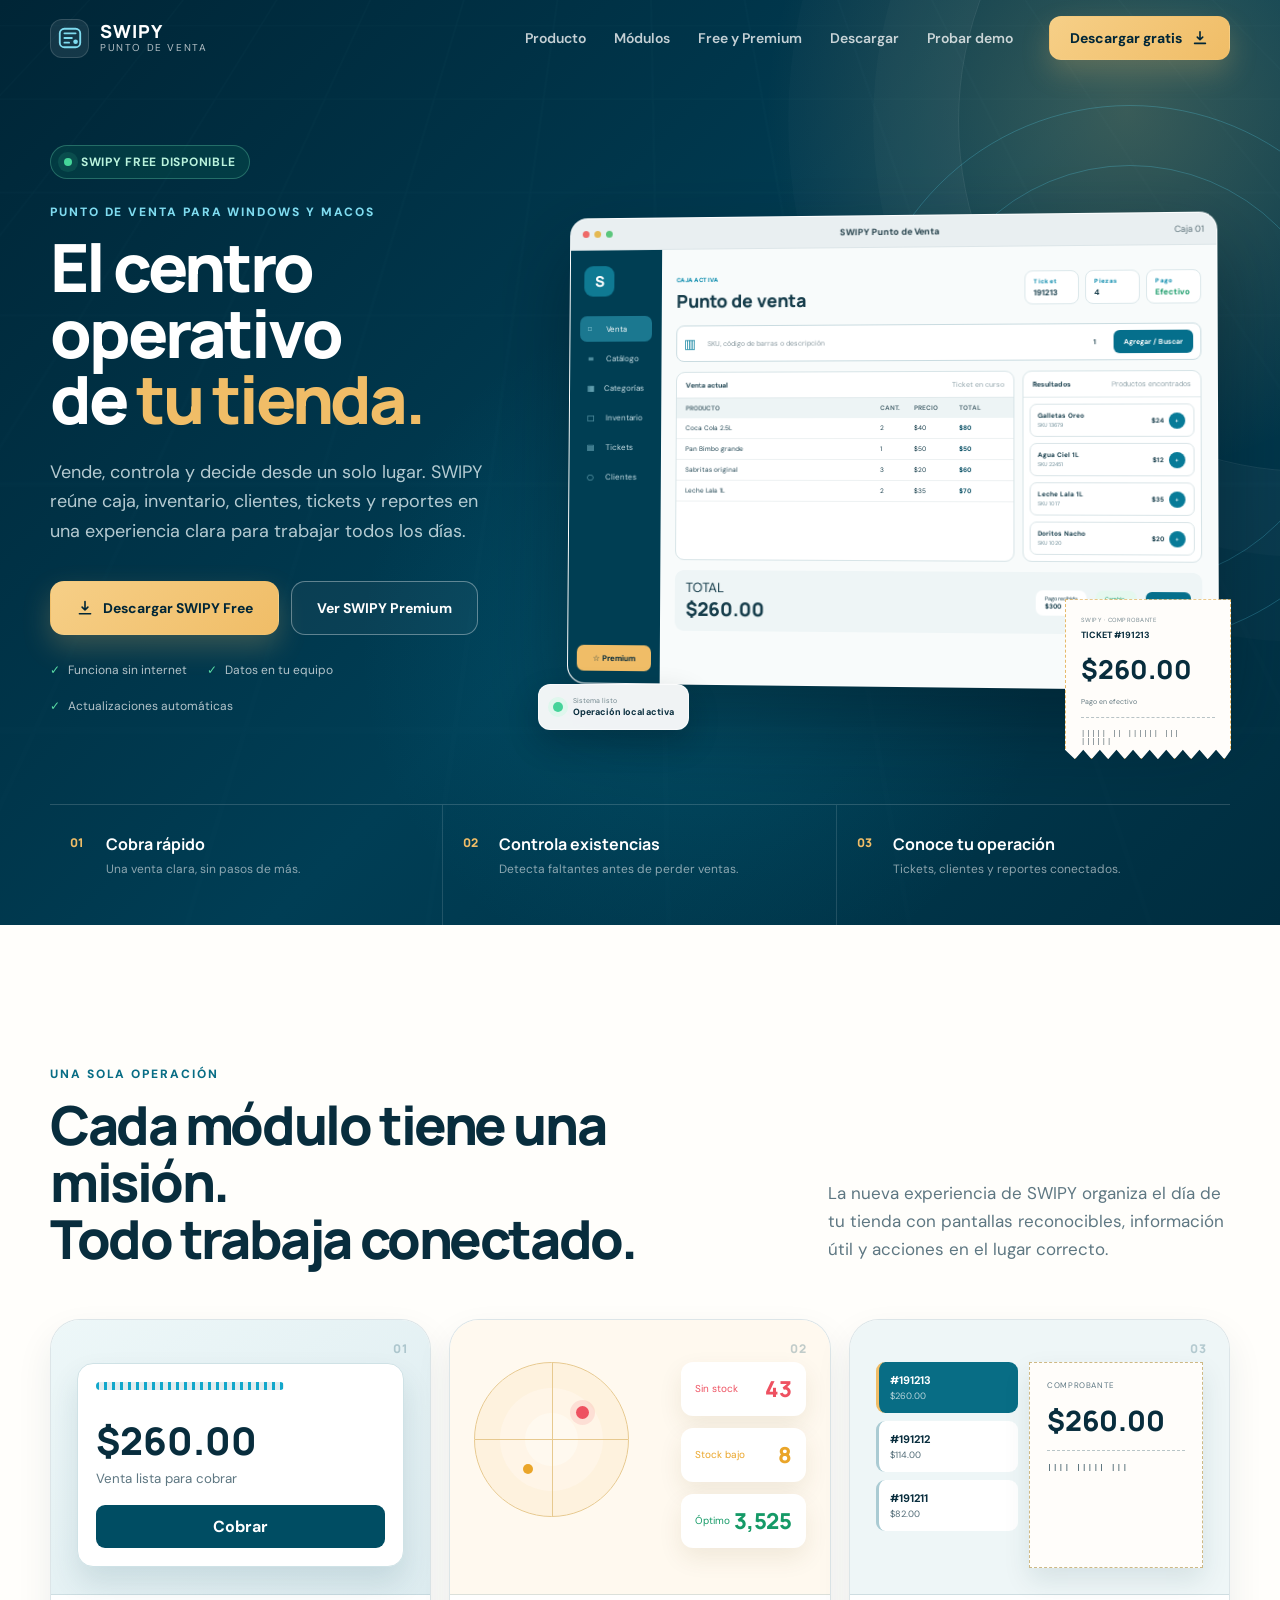
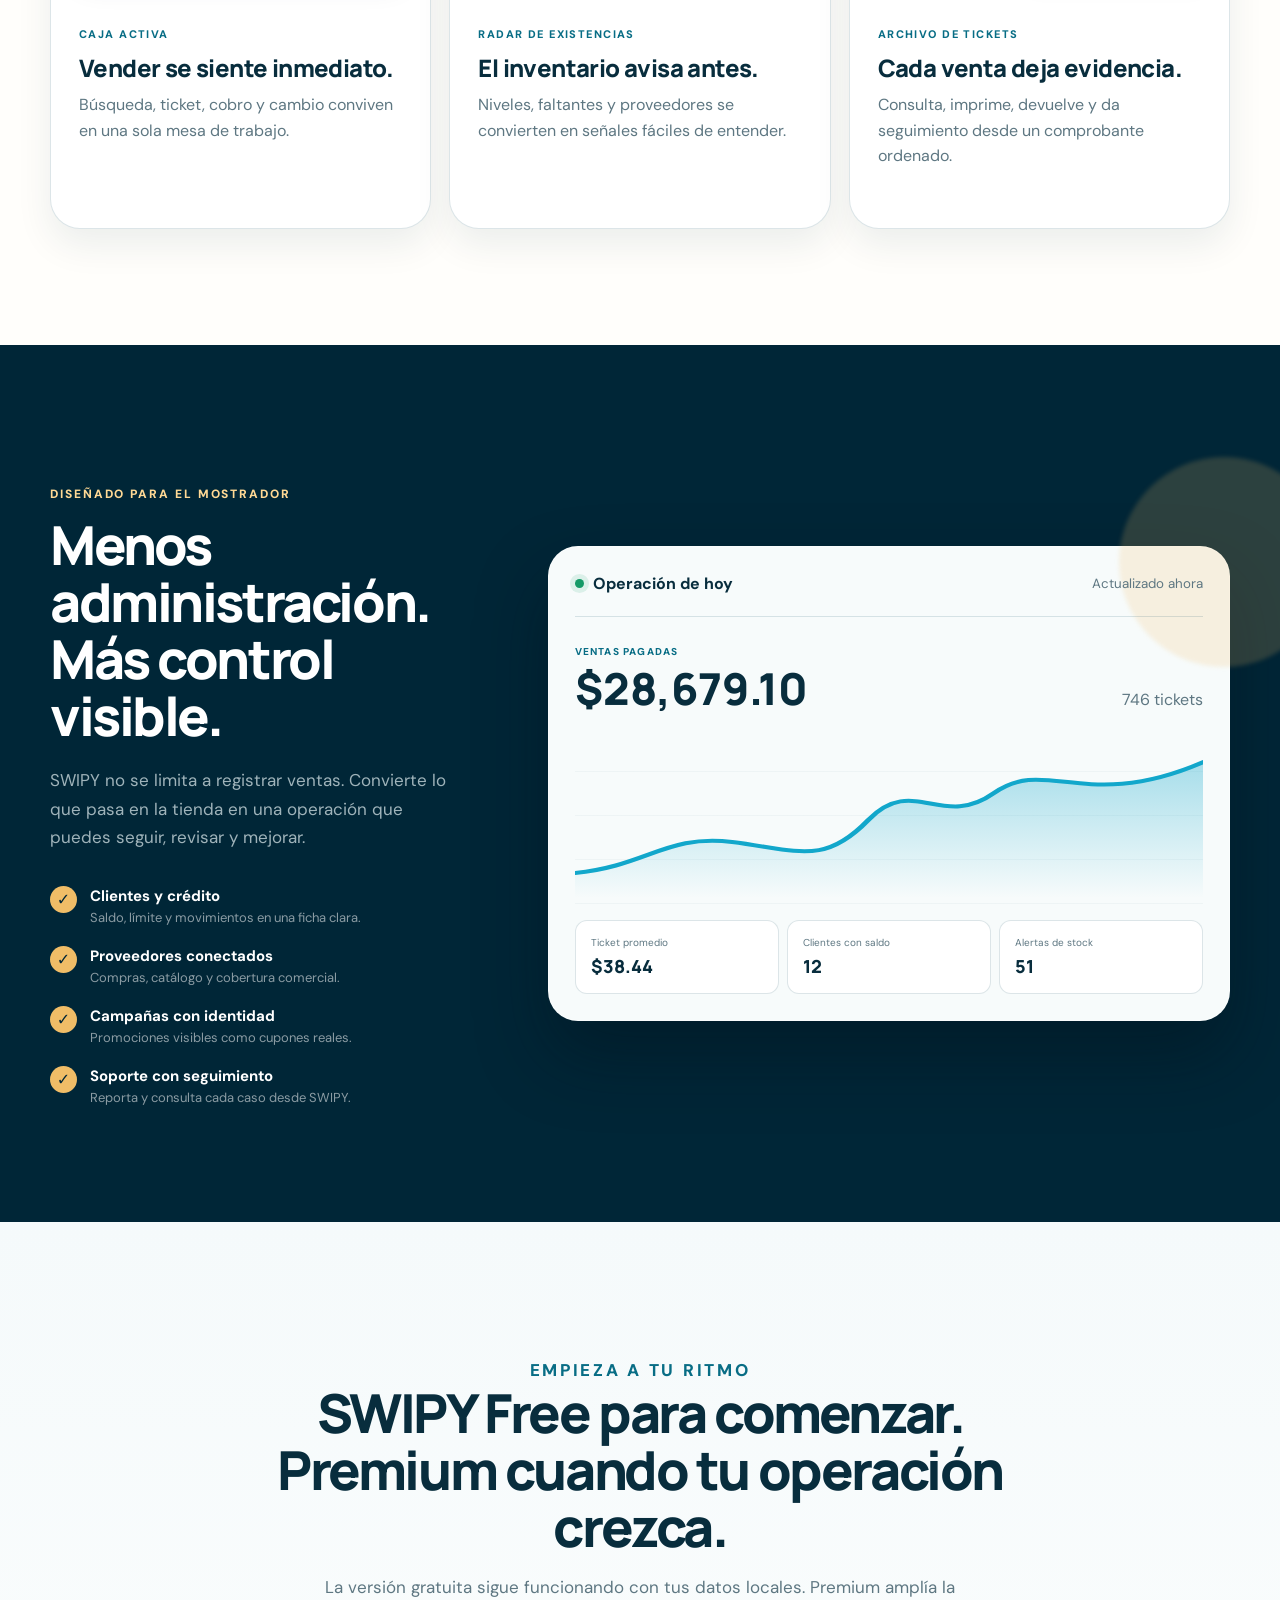
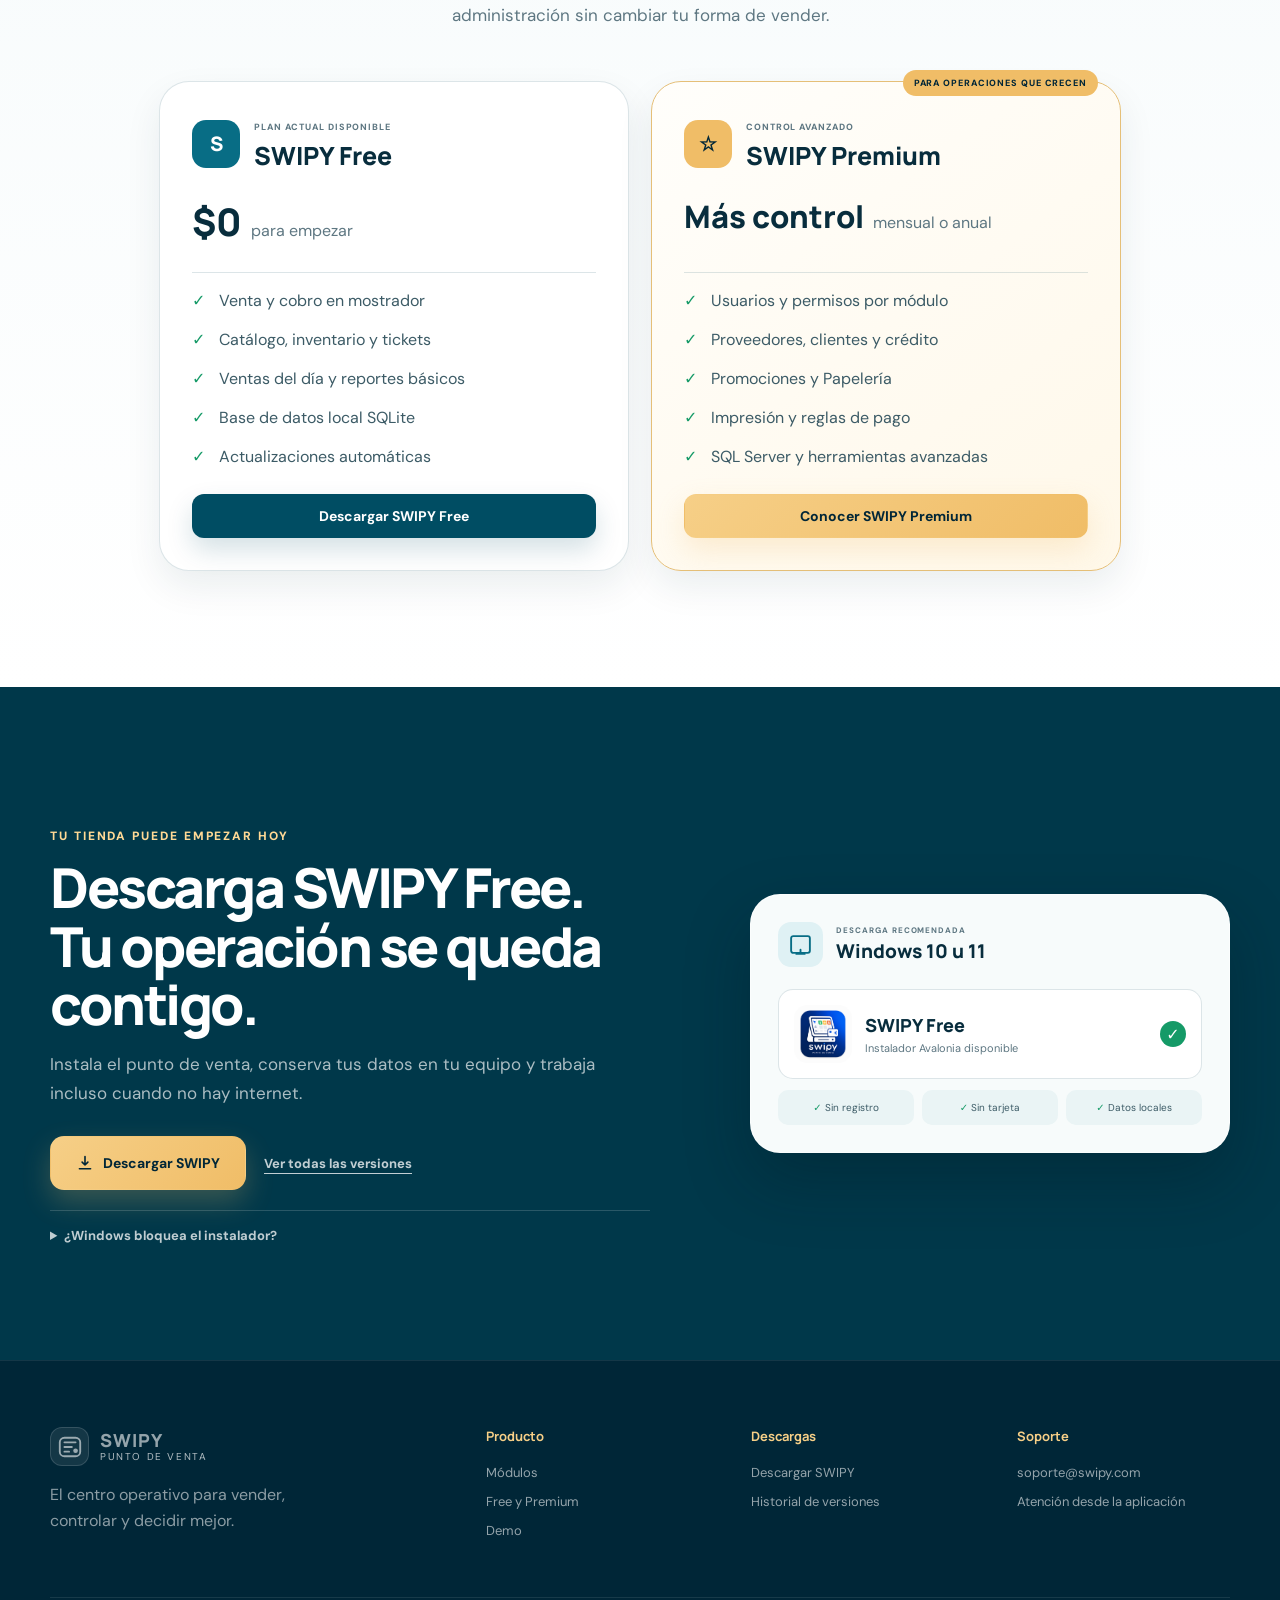
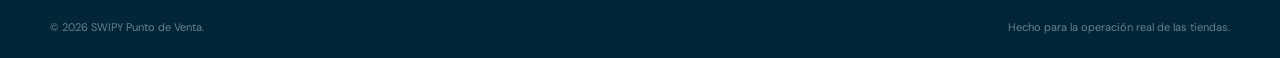
==== commit 869092b2: "feat: renovar landing de SWIPY" ====
--- a/index.html
+++ b/index.html
@@ -3,1842 +3,405 @@
 <head>
   <meta charset="utf-8">
   <meta name="viewport" content="width=device-width, initial-scale=1">
-  <meta name="description" content="Swipy es un punto de venta para tiendas de abarrotes y pequeños negocios.">
-  <title>Swipy · Punto de venta</title>
+  <meta name="theme-color" content="#00384a">
+  <meta name="description" content="SWIPY es el punto de venta para cobrar, controlar inventario, clientes, tickets y la operación de tu tienda desde un solo lugar.">
+  <meta property="og:title" content="SWIPY · El centro operativo de tu tienda">
+  <meta property="og:description" content="Vende, controla y decide desde un solo lugar. Descarga SWIPY Free para Windows o macOS.">
+  <meta property="og:type" content="website">
+  <meta property="og:image" content="Swipy2.png">
+  <title>SWIPY · Punto de venta para tu tienda</title>
+  <link rel="icon" href="Swipy2.png">
   <link rel="preconnect" href="https://fonts.googleapis.com">
   <link rel="preconnect" href="https://fonts.gstatic.com" crossorigin>
-  <link href="https://fonts.googleapis.com/css2?family=Manrope:wght@400;500;600;700;800&family=JetBrains+Mono:wght@500&display=swap" rel="stylesheet">
-  <style>
-    :root {
-      /* Brand palette (default — refined "azul brillante") */
-      --blue: #0a63f6;
-      --blue-hover: #0850d6;
-      --blue-soft: #eaf1ff;
-      --blue-tint: #f3f7ff;
-      --navy: #0a1f44;
-      --ink: #0e1f3d;
-      --ink-2: #324b76;
-      --muted: #6c7c97;
-      --line: #e3eaf4;
-      --line-2: #d6dfee;
-      --cream: #fbf9f4;
-      --bg: #fbfbf8;
-      --card: #ffffff;
-      --shadow-sm: 0 2px 6px rgba(11, 33, 73, .04), 0 8px 18px rgba(11, 33, 73, .04);
-      --shadow-md: 0 8px 24px rgba(11, 33, 73, .08), 0 24px 48px rgba(11, 33, 73, .06);
-      --shadow-lg: 0 32px 70px rgba(11, 33, 73, .14);
-      --accent: #0a63f6;        /* secondary accent (changes with palette tweak) */
-      --accent-soft: #eaf1ff;
-      --radius: 14px;
-    }
-
-    /* Palette variants (Tweaks) */
-    body[data-palette="azul-profundo"] {
-      --blue: #1d4ed8;
-      --blue-hover: #1e40af;
-      --blue-soft: #e6ecfb;
-      --blue-tint: #f1f4fc;
-      --navy: #050e2a;
-      --accent: #1d4ed8;
-      --accent-soft: #e6ecfb;
-    }
-    body[data-palette="azul-naranja"] {
-      --blue: #0a63f6;
-      --blue-hover: #0850d6;
-      --blue-soft: #eaf1ff;
-      --blue-tint: #f3f7ff;
-      --navy: #0a1f44;
-      --accent: #ff7a3d;
-      --accent-soft: #fff1e8;
-    }
-    body[data-palette="azul-menta"] {
-      --blue: #0a63f6;
-      --blue-hover: #0850d6;
-      --blue-soft: #eaf1ff;
-      --blue-tint: #f3f7ff;
-      --navy: #0a1f44;
-      --accent: #14b8a6;
-      --accent-soft: #e3f7f4;
-    }
-
-    *, *::before, *::after { box-sizing: border-box; }
-    html { scroll-behavior: smooth; }
-    body {
-      margin: 0;
-      color: var(--ink);
-      background: var(--bg);
-      font-family: "Manrope", system-ui, sans-serif;
-      font-size: 17px;
-      line-height: 1.55;
-      -webkit-font-smoothing: antialiased;
-      text-rendering: optimizeLegibility;
-      overflow-x: hidden;
-    }
-    a { color: inherit; text-decoration: none; }
-    img { display: block; max-width: 100%; }
-
-    .container {
-      width: min(1200px, calc(100% - 48px));
-      margin: 0 auto;
-    }
-
-    .eyebrow {
-      display: inline-flex;
-      align-items: center;
-      gap: 8px;
-      font-family: "JetBrains Mono", monospace;
-      font-size: 12px;
-      font-weight: 500;
-      letter-spacing: .04em;
-      color: var(--blue);
-      text-transform: uppercase;
-    }
-    .eyebrow::before {
-      content: "";
-      width: 6px;
-      height: 6px;
-      border-radius: 50%;
-      background: var(--blue);
-    }
-
-    /* ── HEADER ─────────────────────────────── */
-    .header {
-      position: sticky;
-      top: 0;
-      z-index: 30;
-      background: rgba(251, 251, 248, .85);
-      backdrop-filter: saturate(180%) blur(16px);
-      -webkit-backdrop-filter: saturate(180%) blur(16px);
-      border-bottom: 1px solid transparent;
-      transition: border-color .2s ease;
-    }
-    .header.scrolled { border-bottom-color: var(--line); }
-    .nav {
-      display: flex;
-      align-items: center;
-      justify-content: space-between;
-      gap: 32px;
-      min-height: 76px;
-    }
-    .brand {
-      display: inline-flex;
-      align-items: center;
-      gap: 12px;
-    }
-    .brand-mark {
-      width: 40px;
-      height: 40px;
-      border-radius: 10px;
-      overflow: hidden;
-      display: grid;
-      place-items: center;
-      background: var(--navy);
-      box-shadow: 0 4px 10px rgba(10, 99, 246, .18);
-    }
-    .brand-mark img { width: 100%; height: 100%; object-fit: cover; }
-    .brand-name {
-      display: grid;
-      line-height: 1;
-    }
-    .brand-name strong {
-      font-size: 22px;
-      font-weight: 800;
-      letter-spacing: -.01em;
-      color: var(--navy);
-    }
-    .brand-name span {
-      margin-top: 4px;
-      font-family: "JetBrains Mono", monospace;
-      font-size: 10px;
-      letter-spacing: .12em;
-      text-transform: uppercase;
-      color: var(--muted);
-    }
-    .links {
-      display: flex;
-      gap: 28px;
-      font-size: 15px;
-      font-weight: 500;
-      color: var(--ink-2);
-    }
-    .links a { transition: color .15s; }
-    .links a:hover { color: var(--blue); }
-
-    /* ── BUTTONS ─────────────────────────────── */
-    .btn {
-      display: inline-flex;
-      align-items: center;
-      justify-content: center;
-      gap: 10px;
-      min-height: 52px;
-      padding: 0 22px;
-      border: 1px solid transparent;
-      border-radius: 12px;
-      font-family: inherit;
-      font-size: 16px;
-      font-weight: 700;
-      letter-spacing: -.005em;
-      cursor: pointer;
-      white-space: nowrap;
-      transition: transform .15s ease, box-shadow .2s ease, background .15s ease;
-    }
-    .btn-primary {
-      color: #fff;
-      background: var(--blue);
-      box-shadow: 0 1px 0 rgba(255,255,255,.2) inset,
-                  0 10px 22px rgba(10, 99, 246, .28);
-    }
-    .btn-primary:hover { background: var(--blue-hover); transform: translateY(-1px); }
-    .btn-ghost {
-      color: var(--ink);
-      background: transparent;
-      border-color: var(--line-2);
-    }
-    .btn-ghost:hover { border-color: var(--ink); background: rgba(14,31,61,.03); }
-    .btn-white {
-      color: var(--navy);
-      background: #fff;
-    }
-    .btn-white:hover { transform: translateY(-1px); }
-    .btn-lg { min-height: 60px; padding: 0 28px; font-size: 17px; }
-
-    .icon { width: 20px; height: 20px; flex-shrink: 0; }
-
-    /* ── HERO ─────────────────────────────── */
-    .hero {
-      position: relative;
-      padding: 72px 0 96px;
-      overflow: hidden;
-    }
-    .hero::before {
-      content: "";
-      position: absolute;
-      top: -200px;
-      right: -100px;
-      width: 700px;
-      height: 700px;
-      background: radial-gradient(circle, var(--blue-soft) 0%, transparent 65%);
-      pointer-events: none;
-      z-index: 0;
-    }
-    .hero-inner {
-      position: relative;
-      z-index: 1;
-      display: grid;
-      grid-template-columns: minmax(0, 1fr) minmax(0, 1.15fr);
-      gap: 56px;
-      align-items: center;
-    }
-    .hero-copy { max-width: 540px; }
-    .hero h1 {
-      margin: 18px 0 22px;
-      font-size: clamp(44px, 5.4vw, 68px);
-      font-weight: 800;
-      line-height: 1.02;
-      letter-spacing: -.025em;
-      color: var(--navy);
-    }
-    .hero h1 em {
-      font-style: normal;
-      color: var(--blue);
-      background: linear-gradient(180deg, transparent 64%, var(--accent-soft) 64%, var(--accent-soft) 92%, transparent 92%);
-      padding: 0 .08em;
-      border-radius: 2px;
-      box-decoration-break: clone;
-      -webkit-box-decoration-break: clone;
-    }
-    .hero-lead {
-      margin: 0 0 32px;
-      font-size: 19px;
-      line-height: 1.55;
-      color: var(--ink-2);
-    }
-    .hero-ctas {
-      display: flex;
-      flex-wrap: wrap;
-      gap: 14px;
-      margin-bottom: 40px;
-    }
-    .hero-proof {
-      display: flex;
-      flex-wrap: wrap;
-      gap: 28px 32px;
-    }
-    .proof-item {
-      display: inline-flex;
-      align-items: center;
-      gap: 10px;
-      font-size: 14px;
-      font-weight: 600;
-      color: var(--ink-2);
-    }
-    .proof-item .check {
-      width: 22px;
-      height: 22px;
-      border-radius: 50%;
-      background: var(--blue-soft);
-      color: var(--blue);
-      display: grid;
-      place-items: center;
-      flex-shrink: 0;
-    }
-    .proof-item .check svg { width: 12px; height: 12px; }
-
-    /* ── HERO ART (CSS device + photo slot) ── */
-    .hero-art {
-      position: relative;
-      aspect-ratio: 1.08 / 1;
-      min-height: 480px;
-    }
-    .photo-slot {
-      position: absolute;
-      left: 0;
-      top: 6%;
-      width: 56%;
-      aspect-ratio: 4 / 5;
-      border-radius: 18px;
-      background:
-        repeating-linear-gradient(135deg, #efe7d4 0 14px, #f5eede 14px 28px),
-        var(--cream);
-      box-shadow: var(--shadow-md);
-      overflow: hidden;
-      border: 1px solid rgba(0,0,0,.04);
-    }
-    .photo-slot::after {
-      content: "// foto · tendero atendiendo en mostrador";
-      position: absolute;
-      left: 18px;
-      bottom: 18px;
-      right: 18px;
-      font-family: "JetBrains Mono", monospace;
-      font-size: 11px;
-      letter-spacing: .02em;
-      color: #6b5b34;
-      background: rgba(255,255,255,.85);
-      padding: 8px 12px;
-      border-radius: 8px;
-    }
-    .photo-slot::before {
-      content: "";
-      position: absolute;
-      inset: 0;
-      background:
-        radial-gradient(circle at 30% 35%, rgba(255,255,255,.6) 0%, transparent 35%),
-        linear-gradient(180deg, transparent 50%, rgba(0,0,0,.05) 100%);
-    }
-
-    /* Realistic POS UI — matches actual app layout */
-    .pos-device {
-      position: absolute;
-      right: 0;
-      top: 0;
-      width: 96%;
-      background: var(--card);
-      border: 1px solid var(--line);
-      border-radius: 14px;
-      box-shadow: var(--shadow-lg);
-      overflow: hidden;
-      transform: rotate(-1deg);
-      display: grid;
-      grid-template-columns: 84px 1fr;
-      font-size: 11px;
-    }
-    .pos-device::before {
-      content: "";
-      position: absolute;
-      left: 0;
-      right: 0;
-      top: 0;
-      height: 3px;
-      background: var(--blue);
-      z-index: 2;
-    }
-
-    /* Sidebar */
-    .pos-side {
-      background: #0e1622;
-      padding: 12px 8px;
-      display: flex;
-      flex-direction: column;
-      gap: 2px;
-      color: #fff;
-    }
-    .pos-brand {
-      display: flex;
-      align-items: center;
-      gap: 6px;
-      padding: 4px 6px 10px;
-    }
-    .pos-brand .sq {
-      width: 18px;
-      height: 18px;
-      border-radius: 4px;
-      background: var(--blue);
-      color: #fff;
-      display: grid;
-      place-items: center;
-      font-size: 11px;
-      font-weight: 800;
-    }
-    .pos-brand strong {
-      font-size: 11px;
-      font-weight: 800;
-      letter-spacing: .04em;
-    }
-    .pos-nav {
-      padding: 5px 8px;
-      border-radius: 4px;
-      font-size: 9.5px;
-      font-weight: 600;
-      color: rgba(255,255,255,.55);
-      display: flex;
-      align-items: center;
-      gap: 6px;
-    }
-    .pos-nav.on {
-      background: var(--blue);
-      color: #fff;
-    }
-    .pos-nav svg { width: 10px; height: 10px; flex-shrink: 0; opacity: .9; }
-    .pos-bottom { margin-top: auto; }
-    /* Main area */
-    .pos-main {
-      display: flex;
-      flex-direction: column;
-      min-width: 0;
-    }
-    .pos-head {
-      display: flex;
-      justify-content: space-between;
-      align-items: flex-start;
-      padding: 14px 16px 10px;
-      border-bottom: 1px solid var(--line);
-    }
-    .pos-head .title {
-      font-size: 16px;
-      font-weight: 800;
-      color: var(--navy);
-      letter-spacing: -.01em;
-    }
-    .pos-head .sub {
-      font-size: 9.5px;
-      color: var(--muted);
-      margin-top: 2px;
-    }
-    .pos-chips { display: flex; gap: 6px; }
-    .pos-chip {
-      padding: 5px 9px;
-      border: 1px solid var(--line);
-      border-radius: 6px;
-      text-align: center;
-      min-width: 46px;
-    }
-    .pos-chip .k {
-      font-size: 8px;
-      color: var(--muted);
-      font-weight: 600;
-      letter-spacing: .04em;
-    }
-    .pos-chip .v {
-      font-size: 11px;
-      font-weight: 800;
-      color: var(--navy);
-      margin-top: 1px;
-    }
-    .pos-chip.green .v { color: #16a34a; }
-
-    .pos-search {
-      display: grid;
-      grid-template-columns: 1fr 28px auto;
-      gap: 5px;
-      padding: 9px 16px;
-    }
-    .pos-search .inp {
-      height: 26px;
-      border-radius: 5px;
-      background: #fff;
-      border: 1px solid var(--line);
-    }
-    .pos-search .qty {
-      height: 26px;
-      border-radius: 5px;
-      background: #fff;
-      border: 1px solid var(--line);
-      display: grid;
-      place-items: center;
-      font-size: 10px;
-      font-weight: 700;
-      color: var(--navy);
-    }
-    .pos-search .agg {
-      height: 26px;
-      padding: 0 10px;
-      border-radius: 5px;
-      background: var(--blue);
-      color: #fff;
-      font-size: 9.5px;
-      font-weight: 700;
-      display: flex;
-      align-items: center;
-      gap: 4px;
-    }
-    .pos-search .agg svg { width: 10px; height: 10px; }
-
-    .pos-cols {
-      flex: 1;
-      display: grid;
-      grid-template-columns: 1.45fr 1fr;
-      gap: 8px;
-      padding: 0 16px 10px;
-      min-height: 0;
-    }
-    .pos-panel {
-      border: 1px solid var(--line);
-      border-radius: 6px;
-      padding: 8px 10px;
-      display: flex;
-      flex-direction: column;
-      min-height: 0;
-      background: #fff;
-    }
-    .pos-panel h5 {
-      margin: 0 0 6px;
-      font-size: 10px;
-      font-weight: 800;
-      color: var(--navy);
-      letter-spacing: -.005em;
-    }
-    .pos-th {
-      display: grid;
-      grid-template-columns: 1.4fr 24px 32px 36px 18px;
-      gap: 4px;
-      font-size: 7.5px;
-      font-weight: 700;
-      color: var(--muted);
-      text-transform: uppercase;
-      letter-spacing: .04em;
-      padding-bottom: 3px;
-      border-bottom: 1px solid var(--line);
-    }
-    .pos-tr {
-      display: grid;
-      grid-template-columns: 1.4fr 24px 32px 36px 18px;
-      gap: 4px;
-      padding: 5px 0;
-      align-items: center;
-      font-size: 9px;
-      border-bottom: 1px dashed var(--line);
-    }
-    .pos-tr .n { color: var(--navy); font-weight: 600; }
-    .pos-tr .q { color: var(--muted); text-align: center; }
-    .pos-tr .p { color: var(--muted); }
-    .pos-tr .t { color: var(--navy); font-weight: 700; text-align: right; }
-    .pos-tr .x {
-      width: 14px;
-      height: 14px;
-      border-radius: 3px;
-      background: #fee2e2;
-      color: #dc2626;
-      display: grid;
-      place-items: center;
-      font-size: 9px;
-      font-weight: 700;
-      justify-self: end;
-    }
-    .pos-empty {
-      flex: 1;
-      display: grid;
-      place-items: center;
-      color: var(--muted);
-      font-size: 9px;
-      padding: 12px;
-      text-align: center;
-    }
-
-    /* Foot bar — total + pago recibido + quick amounts + actions */
-    .pos-foot {
-      display: grid;
-      grid-template-columns: auto 1fr auto;
-      gap: 14px;
-      align-items: end;
-      padding: 12px 16px 14px;
-      border-top: 1px solid var(--line);
-      background: var(--blue-tint);
-    }
-    .pos-foot .total {
-      font-size: 22px;
-      font-weight: 800;
-      color: var(--navy);
-      letter-spacing: -.025em;
-      line-height: 1;
-    }
-    .pos-pay {
-      display: flex;
-      align-items: end;
-      gap: 6px;
-    }
-    .pos-pay .field {
-      display: grid;
-      gap: 3px;
-    }
-    .pos-pay .field label {
-      font-size: 8px;
-      font-weight: 700;
-      color: var(--muted);
-      text-transform: uppercase;
-      letter-spacing: .04em;
-    }
-    .pos-pay .recibido {
-      width: 60px;
-      height: 24px;
-      border-radius: 5px;
-      background: #fff;
-      border: 1px solid var(--line);
-      display: grid;
-      place-items: center;
-      font-size: 10px;
-      font-weight: 600;
-      color: var(--muted);
-    }
-    .pos-pay .cambio {
-      padding: 4px 8px;
-      border-radius: 5px;
-      background: #dcfce7;
-      border: 1px solid #bbf7d0;
-      color: #166534;
-    }
-    .pos-pay .cambio .v {
-      font-size: 12px;
-      font-weight: 800;
-      letter-spacing: -.015em;
-    }
-    .pos-quick { display: flex; gap: 3px; }
-    .pos-quick .q {
-      height: 22px;
-      padding: 0 6px;
-      border-radius: 4px;
-      background: #fff;
-      border: 1px solid var(--line);
-      color: var(--ink);
-      font-size: 9px;
-      font-weight: 700;
-      display: grid;
-      place-items: center;
-    }
-    .pos-actions {
-      display: flex;
-      gap: 5px;
-    }
-    .pos-actions .a {
-      height: 28px;
-      padding: 0 10px;
-      border-radius: 5px;
-      font-size: 9.5px;
-      font-weight: 700;
-      display: flex;
-      align-items: center;
-      gap: 4px;
-    }
-    .pos-actions .cancel {
-      background: #fff;
-      color: var(--ink-2);
-      border: 1px solid var(--line);
-    }
-    .pos-actions .qr {
-      background: #fff;
-      color: var(--ink-2);
-      border: 1px solid var(--line);
-    }
-    .pos-actions .cobrar {
-      background: var(--blue);
-      color: #fff;
-      box-shadow: 0 4px 12px rgba(10,99,246,.35);
-    }
-    .pos-actions svg { width: 10px; height: 10px; }
-
-    /* ── SECTIONS ─────────────────────────── */
-    section { padding: 100px 0; }
-    section.tight { padding: 80px 0; }
-    .section-head {
-      display: flex;
-      align-items: flex-end;
-      justify-content: space-between;
-      gap: 32px;
-      margin-bottom: 48px;
-    }
-    .section-head h2 {
-      margin: 14px 0 0;
-      max-width: 620px;
-      font-size: clamp(34px, 3.6vw, 48px);
-      line-height: 1.05;
-      letter-spacing: -.022em;
-      font-weight: 800;
-      color: var(--navy);
-      text-wrap: balance;
-    }
-    .section-head p {
-      max-width: 380px;
-      margin: 0;
-      color: var(--ink-2);
-      font-size: 17px;
-      text-align: right;
-    }
-
-    /* ── BENEFITS (3 BIG CARDS) ─────────────── */
-    .benefits {
-      display: grid;
-      grid-template-columns: repeat(3, 1fr);
-      gap: 20px;
-    }
-    .benefit {
-      position: relative;
-      padding: 32px 30px 30px;
-      background: var(--card);
-      border: 1px solid var(--line);
-      border-radius: var(--radius);
-      box-shadow: var(--shadow-sm);
-      overflow: hidden;
-      transition: transform .2s ease, box-shadow .2s ease;
-    }
-    .benefit:hover {
-      transform: translateY(-3px);
-      box-shadow: var(--shadow-md);
-    }
-    .benefit-num {
-      font-family: "JetBrains Mono", monospace;
-      font-size: 12px;
-      color: var(--muted);
-      letter-spacing: .04em;
-    }
-    .benefit-glyph {
-      width: 56px;
-      height: 56px;
-      margin: 20px 0 24px;
-      border-radius: 14px;
-      background: var(--blue-soft);
-      color: var(--blue);
-      display: grid;
-      place-items: center;
-    }
-    .benefit-glyph svg { width: 28px; height: 28px; }
-    .benefit h3 {
-      margin: 0 0 8px;
-      font-size: 24px;
-      font-weight: 800;
-      letter-spacing: -.015em;
-      color: var(--navy);
-    }
-    .benefit p {
-      margin: 0;
-      color: var(--ink-2);
-      font-size: 16px;
-      line-height: 1.55;
-    }
-    .benefit-meta {
-      margin-top: 20px;
-      padding-top: 18px;
-      border-top: 1px dashed var(--line-2);
-      display: flex;
-      justify-content: space-between;
-      font-size: 13px;
-      font-weight: 600;
-    }
-    .benefit-meta span { color: var(--muted); }
-    .benefit-meta strong { color: var(--blue); }
-
-    /* ── SCREENS ─────────────────────────── */
-    .screens-section {
-      background:
-        radial-gradient(circle at 80% 10%, var(--blue-soft) 0%, transparent 50%),
-        var(--bg);
-    }
-    .screen-grid {
-      display: grid;
-      grid-template-columns: 1.15fr 1fr;
-      gap: 28px;
-      align-items: stretch;
-    }
-    .screen-card {
-      background: var(--card);
-      border: 1px solid var(--line);
-      border-radius: 18px;
-      box-shadow: var(--shadow-sm);
-      overflow: hidden;
-      display: flex;
-      flex-direction: column;
-    }
-    .screen-frame {
-      flex: 1;
-      padding: 18px;
-      background: var(--blue-tint);
-      min-height: 380px;
-    }
-    .screen-body {
-      padding: 24px 28px 28px;
-      border-top: 1px solid var(--line);
-    }
-    .screen-body .tag {
-      font-family: "JetBrains Mono", monospace;
-      font-size: 11px;
-      color: var(--blue);
-      letter-spacing: .04em;
-    }
-    .screen-body h3 {
-      margin: 8px 0 6px;
-      font-size: 22px;
-      font-weight: 800;
-      letter-spacing: -.015em;
-      color: var(--navy);
-    }
-    .screen-body p {
-      margin: 0;
-      color: var(--ink-2);
-      font-size: 15px;
-    }
-
-    /* Punto de venta mini */
-    .ui {
-      height: 100%;
-      display: flex;
-      background: #fff;
-      border-radius: 10px;
-      overflow: hidden;
-      border: 1px solid var(--line);
-    }
-    .ui-side {
-      width: 90px;
-      background: var(--navy);
-      padding: 14px 10px;
-      color: #fff;
-      flex-shrink: 0;
-      display: flex;
-      flex-direction: column;
-    }
-    .ui-side .brand-tiny {
-      font-family: "JetBrains Mono", monospace;
-      font-size: 10px;
-      letter-spacing: .15em;
-      color: rgba(255,255,255,.7);
-      margin-bottom: 16px;
-    }
-    .ui-side .item {
-      padding: 7px 9px;
-      border-radius: 5px;
-      font-size: 11px;
-      color: rgba(255,255,255,.6);
-      margin-bottom: 2px;
-    }
-    .ui-side .item.on { background: var(--blue); color: #fff; font-weight: 700; }
-    .ui-main {
-      flex: 1;
-      padding: 16px 18px;
-      min-width: 0;
-    }
-    .ui-h {
-      display: flex;
-      justify-content: space-between;
-      align-items: baseline;
-      margin-bottom: 14px;
-    }
-    .ui-h h5 {
-      margin: 0;
-      font-size: 15px;
-      font-weight: 800;
-      color: var(--navy);
-      letter-spacing: -.01em;
-    }
-    .ui-h small { font-size: 10px; color: var(--muted); }
-    .ui-search {
-      display: flex;
-      gap: 6px;
-      margin-bottom: 14px;
-    }
-    .ui-search .x {
-      flex: 1;
-      height: 28px;
-      border-radius: 6px;
-      background: var(--blue-tint);
-      border: 1px solid var(--line);
-    }
-    .ui-search .y {
-      height: 28px;
-      padding: 0 10px;
-      border-radius: 6px;
-      background: var(--blue);
-      color: #fff;
-      font-size: 10px;
-      font-weight: 700;
-      display: grid;
-      place-items: center;
-    }
-    .ui-rows .r {
-      display: grid;
-      grid-template-columns: 1fr 30px 50px;
-      gap: 6px;
-      padding: 7px 0;
-      border-bottom: 1px dashed var(--line);
-      font-size: 11px;
-    }
-    .ui-rows .r .n { color: var(--navy); font-weight: 600; }
-    .ui-rows .r .q { color: var(--muted); text-align: center; }
-    .ui-rows .r .p { color: var(--navy); font-weight: 700; text-align: right; }
-    .ui-foot {
-      display: flex;
-      justify-content: space-between;
-      align-items: flex-end;
-      margin-top: 14px;
-      padding-top: 12px;
-      border-top: 1px solid var(--line);
-    }
-    .ui-foot .t {
-      font-size: 22px;
-      font-weight: 800;
-      color: var(--navy);
-      letter-spacing: -.02em;
-    }
-    .ui-foot .cob {
-      padding: 7px 14px;
-      border-radius: 7px;
-      background: var(--navy);
-      color: #fff;
-      font-size: 11px;
-      font-weight: 700;
-    }
-
-    /* Corte de caja screen */
-    .corte {
-      height: 100%;
-      background: #fff;
-      border-radius: 10px;
-      border: 1px solid var(--line);
-      padding: 22px;
-      display: flex;
-      flex-direction: column;
-    }
-    .corte-h {
-      display: flex;
-      justify-content: space-between;
-      align-items: flex-start;
-      margin-bottom: 18px;
-    }
-    .corte-h h5 {
-      margin: 0;
-      font-size: 16px;
-      font-weight: 800;
-      color: var(--navy);
-      letter-spacing: -.01em;
-    }
-    .corte-h small {
-      display: block;
-      font-size: 11px;
-      color: var(--muted);
-      margin-top: 3px;
-    }
-    .corte-h .date-pill {
-      font-family: "JetBrains Mono", monospace;
-      font-size: 10px;
-      padding: 4px 9px;
-      background: var(--blue-soft);
-      color: var(--blue);
-      border-radius: 5px;
-      letter-spacing: .04em;
-    }
-    .corte-stats {
-      display: grid;
-      grid-template-columns: 1fr 1fr;
-      gap: 8px;
-      margin-bottom: 14px;
-    }
-    .corte-stat {
-      padding: 12px;
-      background: var(--blue-tint);
-      border: 1px solid var(--line);
-      border-radius: 8px;
-    }
-    .corte-stat .lbl {
-      font-size: 10px;
-      color: var(--muted);
-      text-transform: uppercase;
-      letter-spacing: .06em;
-      font-weight: 700;
-    }
-    .corte-stat .val {
-      font-size: 20px;
-      font-weight: 800;
-      color: var(--navy);
-      letter-spacing: -.02em;
-      margin-top: 4px;
-    }
-    .corte-stat .val.green { color: #16a34a; }
-    .corte-breakdown {
-      flex: 1;
-      background: var(--blue-tint);
-      border-radius: 8px;
-      padding: 12px 14px;
-      margin-bottom: 14px;
-    }
-    .corte-breakdown h6 {
-      margin: 0 0 10px;
-      font-size: 10px;
-      text-transform: uppercase;
-      letter-spacing: .08em;
-      color: var(--muted);
-      font-weight: 700;
-    }
-    .br-row {
-      display: flex;
-      justify-content: space-between;
-      align-items: center;
-      padding: 6px 0;
-      font-size: 12px;
-      border-bottom: 1px dashed var(--line);
-    }
-    .br-row:last-child { border-bottom: none; }
-    .br-row .pm { display: flex; align-items: center; gap: 6px; color: var(--ink); font-weight: 600; }
-    .br-row .pm i { width: 8px; height: 8px; border-radius: 50%; background: var(--blue); }
-    .br-row .pm.tarjeta i { background: var(--accent); }
-    .br-row .pm.transf i { background: #16a34a; }
-    .br-row b { color: var(--navy); font-weight: 700; }
-    .corte-cierre {
-      display: flex;
-      justify-content: space-between;
-      align-items: center;
-      padding: 12px 14px;
-      background: var(--navy);
-      color: #fff;
-      border-radius: 8px;
-    }
-    .corte-cierre span {
-      font-size: 11px;
-      font-weight: 600;
-      color: rgba(255,255,255,.75);
-    }
-    .corte-cierre strong { font-size: 17px; font-weight: 800; letter-spacing: -.01em; }
-
-    /* ── DOWNLOAD BAND ─────────────────────────── */
-    .download-section { padding: 60px 0 110px; }
-    .download-band {
-      position: relative;
-      overflow: hidden;
-      padding: 56px 64px;
-      background: var(--navy);
-      color: #fff;
-      border-radius: 24px;
-      display: grid;
-      grid-template-columns: 1.3fr 1fr;
-      gap: 48px;
-      align-items: center;
-    }
-    .download-band::before {
-      content: "";
-      position: absolute;
-      top: -150px;
-      right: -150px;
-      width: 500px;
-      height: 500px;
-      background: radial-gradient(circle, var(--blue) 0%, transparent 60%);
-      opacity: .5;
-      pointer-events: none;
-    }
-    .download-band > * { position: relative; z-index: 1; }
-    .download-band h2 {
-      margin: 12px 0 14px;
-      font-size: clamp(32px, 3.4vw, 44px);
-      font-weight: 800;
-      line-height: 1.05;
-      letter-spacing: -.022em;
-      text-wrap: balance;
-    }
-    .download-band .eyebrow { color: #6fb3ff; }
-    .download-band .eyebrow::before { background: #6fb3ff; }
-    .download-band p {
-      margin: 0 0 28px;
-      color: rgba(255,255,255,.78);
-      font-size: 17px;
-      max-width: 460px;
-    }
-    .download-actions { display: flex; flex-wrap: wrap; gap: 14px; align-items: center; }
-
-    /* "Windows bloquea el instalador?" — bloque desplegable discreto */
-    .download-tip {
-      margin-top: 18px;
-      max-width: 540px;
-      background: rgba(255,255,255,.06);
-      border: 1px solid rgba(255,255,255,.14);
-      border-radius: 12px;
-      overflow: hidden;
-      color: rgba(255,255,255,.85);
-    }
-    .download-tip summary {
-      list-style: none;
-      cursor: pointer;
-      padding: 12px 16px;
-      display: flex;
-      align-items: center;
-      gap: 10px;
-      font-size: 13px;
-      font-weight: 600;
-      color: #fff;
-      user-select: none;
-    }
-    .download-tip summary::-webkit-details-marker { display: none; }
-    .download-tip summary::before {
-      content: "ℹ";
-      width: 22px;
-      height: 22px;
-      border-radius: 50%;
-      background: rgba(111,179,255,.22);
-      color: #6fb3ff;
-      display: grid;
-      place-items: center;
-      font-size: 12px;
-      font-weight: 700;
-      flex-shrink: 0;
-    }
-    .download-tip summary::after {
-      content: "›";
-      margin-left: auto;
-      font-size: 20px;
-      color: rgba(255,255,255,.55);
-      transition: transform .2s ease;
-    }
-    .download-tip[open] summary::after { transform: rotate(90deg); }
-    .download-tip .tip-body {
-      padding: 0 16px 16px 48px;
-      font-size: 13px;
-      line-height: 1.55;
-      color: rgba(255,255,255,.78);
-    }
-    .download-tip .tip-body p { margin: 6px 0; max-width: none; color: inherit; font-size: 13px; }
-    .download-tip .tip-body ol {
-      margin: 6px 0 10px;
-      padding-left: 18px;
-    }
-    .download-tip .tip-body ol li { margin: 3px 0; }
-    .download-tip .tip-body strong { color: #fff; }
-    .download-tip .tip-body code {
-      background: rgba(0,0,0,.28);
-      padding: 1px 6px;
-      border-radius: 4px;
-      font-size: 12px;
-      font-family: ui-monospace, SFMono-Regular, Menlo, Consolas, monospace;
-    }
-    .download-meta {
-      display: grid;
-      gap: 18px;
-      padding: 24px 28px;
-      background: rgba(255,255,255,.04);
-      border: 1px solid rgba(255,255,255,.1);
-      border-radius: 14px;
-    }
-    .download-meta-row {
-      display: grid;
-      grid-template-columns: 28px 1fr;
-      gap: 14px;
-      align-items: center;
-    }
-    .download-meta-row .ico {
-      width: 28px;
-      height: 28px;
-      border-radius: 8px;
-      background: rgba(111,179,255,.18);
-      color: #6fb3ff;
-      display: grid;
-      place-items: center;
-    }
-    .download-meta-row .ico svg { width: 16px; height: 16px; }
-    .download-meta-row strong {
-      display: block;
-      font-size: 14px;
-      font-weight: 700;
-    }
-    .download-meta-row span {
-      display: block;
-      font-size: 12px;
-      color: rgba(255,255,255,.65);
-      margin-top: 1px;
-    }
-
-    /* ── FOOTER ─────────────────────────── */
-    .footer {
-      padding: 64px 0 32px;
-      background: var(--cream);
-      border-top: 1px solid var(--line);
-    }
-    .footer-grid {
-      display: grid;
-      grid-template-columns: 1.6fr 1fr 1fr 1.2fr;
-      gap: 56px;
-      margin-bottom: 48px;
-    }
-    .footer .brand-name strong { color: var(--navy); }
-    .footer-grid p {
-      color: var(--ink-2);
-      font-size: 15px;
-      margin: 20px 0 0;
-      max-width: 320px;
-    }
-    .footer-grid h4 {
-      margin: 0 0 16px;
-      font-size: 13px;
-      font-weight: 700;
-      color: var(--navy);
-      text-transform: uppercase;
-      letter-spacing: .06em;
-    }
-    .footer-grid a, .footer-grid li {
-      display: block;
-      color: var(--ink-2);
-      font-size: 15px;
-      margin-bottom: 10px;
-      list-style: none;
-      padding: 0;
-      transition: color .15s;
-    }
-    .footer-grid a:hover { color: var(--blue); }
-    .footer-grid ul { padding: 0; margin: 0; }
-    .footer-bottom {
-      display: flex;
-      justify-content: space-between;
-      align-items: center;
-      padding-top: 28px;
-      border-top: 1px solid var(--line);
-      font-size: 13px;
-      color: var(--muted);
-    }
-
-    /* ── RESPONSIVE ─────────────────────────── */
-    @media (max-width: 980px) {
-      .links { display: none; }
-      .hero { padding: 48px 0 72px; }
-      .hero-inner { grid-template-columns: 1fr; gap: 56px; }
-      .hero-art { min-height: 420px; }
-      .section-head { flex-direction: column; align-items: flex-start; }
-      .section-head p { text-align: left; max-width: 100%; }
-      .benefits { grid-template-columns: 1fr; }
-      .screen-grid { grid-template-columns: 1fr; }
-      .download-band { grid-template-columns: 1fr; padding: 40px 32px; }
-      .footer-grid { grid-template-columns: 1fr 1fr; gap: 32px; }
-      .footer-bottom { flex-direction: column; gap: 12px; }
-    }
-    @media (max-width: 600px) {
-      body { font-size: 16px; }
-      .container { width: calc(100% - 32px); }
-      .hero h1 { font-size: 40px; }
-      .hero-lead { font-size: 17px; }
-      .hero-art { aspect-ratio: auto; min-height: 0; height: auto; display: grid; gap: 16px; }
-      .photo-slot, .pos-device { position: relative; width: 100%; transform: none; top: auto; right: auto; }
-      .pos-device { grid-template-columns: 70px 1fr; font-size: 10px; }
-      section { padding: 64px 0; }
-      .download-band { padding: 36px 24px; }
-      .footer-grid { grid-template-columns: 1fr; }
-    }
-  </style>
+  <link href="https://fonts.googleapis.com/css2?family=DM+Sans:wght@400;500;600;700&family=Manrope:wght@600;700;800&display=swap" rel="stylesheet">
+  <link rel="stylesheet" href="styles.css">
 </head>
-<body data-palette="azul-brillante">
-
-  <!-- ─── HEADER ─────────────────────────── -->
-  <header class="header" id="top">
-    <div class="container nav">
-      <a class="brand" href="#top" aria-label="Swipy">
-        <span class="brand-mark"><img src="Swipy2.png" alt="Swipy"></span>
-        <span class="brand-name">
-          <strong>swipy</strong>
-          <span>Punto de venta</span>
+<body>
+  <a class="skip-link" href="#contenido">Saltar al contenido</a>
+
+  <header class="site-header" id="top">
+    <div class="shell header-inner">
+      <a class="brand" href="#top" aria-label="SWIPY, inicio">
+        <span class="brand-symbol" aria-hidden="true">
+          <svg viewBox="0 0 28 28" fill="none">
+            <rect x="3" y="4" width="22" height="20" rx="5" stroke="currentColor" stroke-width="2"/>
+            <path d="M8 9h12M8 14h8M8 19h5" stroke="currentColor" stroke-width="2" stroke-linecap="round"/>
+            <circle cx="20" cy="18" r="2.5" fill="currentColor"/>
+          </svg>
         </span>
+        <span><strong>SWIPY</strong><small>Punto de venta</small></span>
       </a>
-      <nav class="links" aria-label="Navegación">
-        <a href="#beneficios">Por qué Swipy</a>
-        <a href="#pantallas">Pantallas</a>
+
+      <button class="menu-button" type="button" aria-expanded="false" aria-controls="site-nav">
+        <span></span><span></span><span></span>
+        <span class="sr-only">Abrir menú</span>
+      </button>
+
+      <nav class="site-nav" id="site-nav" aria-label="Navegación principal">
+        <a href="#producto">Producto</a>
+        <a href="#modulos">Módulos</a>
+        <a href="#planes">Free y Premium</a>
         <a href="#descargar">Descargar</a>
         <a href="demo.html">Probar demo</a>
       </nav>
-      <a class="btn btn-primary" href="#descargar">
-        <svg class="icon" viewBox="0 0 24 24" fill="none" stroke="currentColor" stroke-width="2.2" stroke-linecap="round" stroke-linejoin="round">
-          <path d="M12 3v12M7 10l5 5 5-5M5 21h14"/>
-        </svg>
+
+      <a class="button button-sand header-download" id="header-download" href="#descargar">
         Descargar gratis
+        <svg viewBox="0 0 20 20" aria-hidden="true"><path d="M10 3v9m0 0 3-3m-3 3L7 9M4 16h12" fill="none" stroke="currentColor" stroke-width="1.8" stroke-linecap="round" stroke-linejoin="round"/></svg>
       </a>
     </div>
   </header>
 
-  <!-- ─── HERO ─────────────────────────── -->
-  <section class="hero">
-    <div class="container hero-inner">
-      <div class="hero-copy">
-        <span class="eyebrow" id="hero-eyebrow">Windows · instalador oficial</span>
-        <h1>Vender en tu tienda, <em>así de fácil</em>.</h1>
-        <p class="hero-lead">
-          Swipy es el punto de venta hecho para tiendas de abarrotes.
-          Cobra rápido, lleva tu inventario al día y cierra la caja en segundos —
-          sin complicaciones, sin mensualidades.
-        </p>
-        <div class="hero-ctas">
-          <a class="btn btn-primary btn-lg" href="#descargar">
-            <svg class="icon" viewBox="0 0 24 24" fill="none" stroke="currentColor" stroke-width="2.2" stroke-linecap="round" stroke-linejoin="round">
-              <path d="M12 3v12M7 10l5 5 5-5M5 21h14"/>
-            </svg>
-            Descargar Swipy
-          </a>
-          <a class="btn btn-ghost btn-lg" href="demo.html">
-            <svg class="icon" viewBox="0 0 24 24" fill="none" stroke="currentColor" stroke-width="2.2" stroke-linecap="round" stroke-linejoin="round">
-              <path d="M8 5v14l11-7-11-7z"/>
-            </svg>
-            Probar la demo
-          </a>
-        </div>
-        <div class="hero-proof">
-          <span class="proof-item">
-            <span class="check"><svg viewBox="0 0 24 24" fill="none" stroke="currentColor" stroke-width="3" stroke-linecap="round" stroke-linejoin="round"><path d="M20 6 9 17l-5-5"/></svg></span>
-            100 % gratis
-          </span>
-          <span class="proof-item">
-            <span class="check"><svg viewBox="0 0 24 24" fill="none" stroke="currentColor" stroke-width="3" stroke-linecap="round" stroke-linejoin="round"><path d="M20 6 9 17l-5-5"/></svg></span>
-            Funciona sin internet
-          </span>
-          <span class="proof-item">
-            <span class="check"><svg viewBox="0 0 24 24" fill="none" stroke="currentColor" stroke-width="3" stroke-linecap="round" stroke-linejoin="round"><path d="M20 6 9 17l-5-5"/></svg></span>
-            Sin mensualidades
-          </span>
-          <span class="proof-item">
-            <span class="check"><svg viewBox="0 0 24 24" fill="none" stroke="currentColor" stroke-width="3" stroke-linecap="round" stroke-linejoin="round"><path d="M20 6 9 17l-5-5"/></svg></span>
-            Listo en 5 minutos
-          </span>
-        </div>
-      </div>
-
-      <div class="hero-art" aria-hidden="true">
-        <div class="photo-slot"></div>
-
-        <div class="pos-device">
-          <!-- Sidebar -->
-          <div class="pos-side">
-            <div class="pos-brand"><span class="sq">S</span><strong>SWIPY</strong></div>
-            <div class="pos-nav on">
-              <svg viewBox="0 0 24 24" fill="none" stroke="currentColor" stroke-width="2"><circle cx="9" cy="21" r="1"/><circle cx="20" cy="21" r="1"/><path d="M1 1h4l2.7 13.4a2 2 0 0 0 2 1.6h9.7a2 2 0 0 0 2-1.6L23 6H6"/></svg>
-              Venta
-            </div>
-            <div class="pos-nav">
-              <svg viewBox="0 0 24 24" fill="none" stroke="currentColor" stroke-width="2"><path d="M4 6h16M4 12h16M4 18h16"/></svg>
-              Catálogo
-            </div>
-            <div class="pos-nav">
-              <svg viewBox="0 0 24 24" fill="none" stroke="currentColor" stroke-width="2"><path d="M3 3v18h18M7 14l4-4 4 4 5-5"/></svg>
-              Ventas del día
-            </div>
-            <div class="pos-nav">
-              <svg viewBox="0 0 24 24" fill="none" stroke="currentColor" stroke-width="2"><rect x="5" y="3" width="14" height="18" rx="1"/><path d="M8 7h8M8 11h8M8 15h5"/></svg>
-              Tickets
-            </div>
-            <div class="pos-bottom">
-              <div class="pos-nav">
-                <svg viewBox="0 0 24 24" fill="none" stroke="currentColor" stroke-width="2"><circle cx="12" cy="12" r="3"/><circle cx="12" cy="12" r="9"/></svg>
-                Config.
-              </div>
-            </div>
-          </div>
-
-          <!-- Main -->
-          <div class="pos-main">
-            <div class="pos-head">
-              <div>
-                <div class="title">Punto de venta</div>
-                <div class="sub">Venta lista para capturar productos.</div>
-              </div>
-              <div class="pos-chips">
-                <div class="pos-chip"><div class="k">Ticket</div><div class="v">183 001</div></div>
-                <div class="pos-chip"><div class="k">Piezas</div><div class="v">7</div></div>
-                <div class="pos-chip green"><div class="k">Pago</div><div class="v">Efectivo</div></div>
-              </div>
-            </div>
-
-            <div class="pos-search">
-              <div class="inp"></div>
-              <div class="qty">1</div>
-              <div class="agg">
-                <svg viewBox="0 0 24 24" fill="none" stroke="currentColor" stroke-width="2.5"><circle cx="11" cy="11" r="7"/><path d="m21 21-4.35-4.35"/></svg>
-                Agregar / Buscar
-              </div>
-            </div>
-
-            <div class="pos-cols">
-              <div class="pos-panel">
-                <h5>Venta actual</h5>
-                <div class="pos-th"><span>Producto</span><span>Cant.</span><span>Precio</span><span>Total</span><span></span></div>
-                <div class="pos-tr"><span class="n">Coca Cola 2.5 L</span><span class="q">2</span><span class="p">$40</span><span class="t">$80.00</span><span class="x">×</span></div>
-                <div class="pos-tr"><span class="n">Pan Bimbo grande</span><span class="q">1</span><span class="p">$50</span><span class="t">$50.00</span><span class="x">×</span></div>
-                <div class="pos-tr"><span class="n">Huevo 1 Kg</span><span class="q">1</span><span class="p">$56</span><span class="t">$56.00</span><span class="x">×</span></div>
-                <div class="pos-tr"><span class="n">Sabritas 45 g</span><span class="q">3</span><span class="p">$20</span><span class="t">$60.00</span><span class="x">×</span></div>
-              </div>
-              <div class="pos-panel">
-                <h5>Resultados</h5>
-                <div class="pos-th" style="grid-template-columns:1fr 38px;"><span>Producto</span><span style="text-align:right;">Precio</span></div>
-                <div class="pos-tr" style="grid-template-columns:1fr 38px;"><span class="n">Galletas Oreo</span><span class="t">$24.00</span></div>
-                <div class="pos-tr" style="grid-template-columns:1fr 38px;"><span class="n">Agua Ciel 1 L</span><span class="t">$12.00</span></div>
-                <div class="pos-tr" style="grid-template-columns:1fr 38px;"><span class="n">Leche Lala 1 L</span><span class="t">$34.00</span></div>
-                <div class="pos-tr" style="grid-template-columns:1fr 38px;"><span class="n">Doritos Nacho</span><span class="t">$20.00</span></div>
-              </div>
-            </div>
-
-            <div class="pos-foot">
-              <div class="total">$246.00</div>
-              <div class="pos-pay">
-                <div class="field">
-                  <label>Pago recibido</label>
-                  <div class="recibido">$300</div>
+  <main id="contenido">
+    <section class="hero" id="producto">
+      <div class="blueprint" aria-hidden="true"></div>
+      <div class="shell hero-grid">
+        <div class="hero-copy">
+          <div class="availability">
+            <span class="pulse"></span>
+            SWIPY Free disponible
+          </div>
+          <p class="eyebrow" id="hero-eyebrow">Punto de venta para Windows y macOS</p>
+          <h1>El centro operativo<br>de <em>tu tienda.</em></h1>
+          <p class="hero-lead">Vende, controla y decide desde un solo lugar. SWIPY reúne caja, inventario, clientes, tickets y reportes en una experiencia clara para trabajar todos los días.</p>
+          <div class="hero-actions">
+            <a class="button button-sand button-large" href="#descargar">
+              <svg viewBox="0 0 20 20" aria-hidden="true"><path d="M10 2.8v9.4m0 0 3.2-3.2M10 12.2 6.8 9M3.8 16.4h12.4" fill="none" stroke="currentColor" stroke-width="1.8" stroke-linecap="round" stroke-linejoin="round"/></svg>
+              Descargar SWIPY Free
+            </a>
+            <a class="button button-outline-light button-large" href="#planes">Ver SWIPY Premium</a>
+          </div>
+          <div class="hero-proof">
+            <span><b>✓</b> Funciona sin internet</span>
+            <span><b>✓</b> Datos en tu equipo</span>
+            <span><b>✓</b> Actualizaciones automáticas</span>
+          </div>
+        </div>
+
+        <div class="product-stage" aria-label="Vista previa del punto de venta SWIPY">
+          <div class="stage-orbit orbit-one"></div>
+          <div class="stage-orbit orbit-two"></div>
+          <div class="app-window">
+            <div class="window-bar">
+              <div class="window-dots"><i></i><i></i><i></i></div>
+              <strong>SWIPY Punto de Venta</strong>
+              <span>Caja 01</span>
+            </div>
+            <div class="app-body">
+              <aside class="app-sidebar">
+                <div class="app-logo">S</div>
+                <div class="app-nav active"><span>⌑</span> Venta</div>
+                <div class="app-nav"><span>≡</span> Catálogo</div>
+                <div class="app-nav"><span>▦</span> Categorías</div>
+                <div class="app-nav"><span>□</span> Inventario</div>
+                <div class="app-nav"><span>▤</span> Tickets</div>
+                <div class="app-nav"><span>○</span> Clientes</div>
+                <div class="app-premium">☆ Premium</div>
+              </aside>
+              <div class="app-content">
+                <div class="app-top">
+                  <div>
+                    <small>CAJA ACTIVA</small>
+                    <h3>Punto de venta</h3>
+                  </div>
+                  <div class="app-kpis">
+                    <span><small>Ticket</small><b>191213</b></span>
+                    <span><small>Piezas</small><b>4</b></span>
+                    <span><small>Pago</small><b class="green">Efectivo</b></span>
+                  </div>
                 </div>
-                <div class="field">
-                  <label>Cambio</label>
-                  <div class="cambio"><div class="v">$54.00</div></div>
+                <div class="search-strip">
+                  <span class="barcode">▥</span>
+                  <span>SKU, código de barras o descripción</span>
+                  <b>1</b>
+                  <button>Agregar / Buscar</button>
                 </div>
-                <div class="pos-quick">
-                  <div class="q">$50</div>
-                  <div class="q">$100</div>
-                  <div class="q">$200</div>
-                  <div class="q">$500</div>
+                <div class="sale-grid">
+                  <div class="ticket-panel">
+                    <div class="panel-title"><strong>Venta actual</strong><span>Ticket en curso</span></div>
+                    <div class="ticket-head"><span>Producto</span><span>Cant.</span><span>Precio</span><span>Total</span></div>
+                    <div class="ticket-row"><span>Coca Cola 2.5L</span><span>2</span><span>$40</span><b>$80</b></div>
+                    <div class="ticket-row"><span>Pan Bimbo grande</span><span>1</span><span>$50</span><b>$50</b></div>
+                    <div class="ticket-row"><span>Sabritas original</span><span>3</span><span>$20</span><b>$60</b></div>
+                    <div class="ticket-row"><span>Leche Lala 1L</span><span>2</span><span>$35</span><b>$70</b></div>
+                  </div>
+                  <div class="results-panel">
+                    <div class="panel-title"><strong>Resultados</strong><span>Productos encontrados</span></div>
+                    <div class="result"><span><b>Galletas Oreo</b><small>SKU 13679</small></span><b>$24</b><i>+</i></div>
+                    <div class="result"><span><b>Agua Ciel 1L</b><small>SKU 22451</small></span><b>$12</b><i>+</i></div>
+                    <div class="result"><span><b>Leche Lala 1L</b><small>SKU 1017</small></span><b>$35</b><i>+</i></div>
+                    <div class="result"><span><b>Doritos Nacho</b><small>SKU 1020</small></span><b>$20</b><i>+</i></div>
+                  </div>
+                </div>
+                <div class="payment-bar">
+                  <div><small>TOTAL</small><strong>$260.00</strong></div>
+                  <span><small>Pago recibido</small><b>$300</b></span>
+                  <span class="change"><small>Cambio</small><b>$40.00</b></span>
+                  <button>Cobrar</button>
                 </div>
               </div>
-              <div class="pos-actions">
-                <div class="a cancel">Cancelar</div>
-                <div class="a qr">QR</div>
-                <div class="a cobrar">
-                  <svg viewBox="0 0 24 24" fill="none" stroke="currentColor" stroke-width="2.5"><path d="M12 1v22M17 5H9.5a3.5 3.5 0 0 0 0 7h5a3.5 3.5 0 0 1 0 7H6"/></svg>
-                  Cobrar
-                </div>
+            </div>
+          </div>
+          <div class="receipt-card">
+            <span>SWIPY · COMPROBANTE</span>
+            <b>TICKET #191213</b>
+            <strong>$260.00</strong>
+            <small>Pago en efectivo</small>
+            <i></i>
+            <code>||||| || |||||| ||| ||||||</code>
+          </div>
+          <div class="status-card">
+            <i></i>
+            <span><small>Sistema listo</small><strong>Operación local activa</strong></span>
+          </div>
+        </div>
+      </div>
+      <div class="shell signal-strip" aria-label="Características principales">
+        <div><span>01</span><strong>Cobra rápido</strong><small>Una venta clara, sin pasos de más.</small></div>
+        <div><span>02</span><strong>Controla existencias</strong><small>Detecta faltantes antes de perder ventas.</small></div>
+        <div><span>03</span><strong>Conoce tu operación</strong><small>Tickets, clientes y reportes conectados.</small></div>
+      </div>
+    </section>
+
+    <section class="section intro-section" id="modulos">
+      <div class="shell">
+        <div class="section-heading">
+          <div>
+            <p class="eyebrow ocean">Una sola operación</p>
+            <h2>Cada módulo tiene una misión.<br>Todo trabaja conectado.</h2>
+          </div>
+          <p>La nueva experiencia de SWIPY organiza el día de tu tienda con pantallas reconocibles, información útil y acciones en el lugar correcto.</p>
+        </div>
+
+        <div class="module-grid">
+          <article class="module-card module-sale">
+            <div class="module-number">01</div>
+            <div class="module-visual">
+              <div class="mini-register">
+                <span class="scan-line"></span>
+                <div><b>$260.00</b><small>Venta lista para cobrar</small></div>
+                <button>Cobrar</button>
               </div>
             </div>
-          </div>
-        </div>
-
+            <div class="module-copy">
+              <span class="module-label">Caja activa</span>
+              <h3>Vender se siente inmediato.</h3>
+              <p>Búsqueda, ticket, cobro y cambio conviven en una sola mesa de trabajo.</p>
+            </div>
+          </article>
+
+          <article class="module-card module-stock">
+            <div class="module-number">02</div>
+            <div class="module-visual stock-radar">
+              <div class="radar-circle"><span></span><i></i></div>
+              <div class="stock-stat red"><small>Sin stock</small><b>43</b></div>
+              <div class="stock-stat amber"><small>Stock bajo</small><b>8</b></div>
+              <div class="stock-stat green"><small>Óptimo</small><b>3,525</b></div>
+            </div>
+            <div class="module-copy">
+              <span class="module-label">Radar de existencias</span>
+              <h3>El inventario avisa antes.</h3>
+              <p>Niveles, faltantes y proveedores se convierten en señales fáciles de entender.</p>
+            </div>
+          </article>
+
+          <article class="module-card module-ticket">
+            <div class="module-number">03</div>
+            <div class="module-visual archive-visual">
+              <div class="archive-list">
+                <span class="selected"><b>#191213</b><small>$260.00</small></span>
+                <span><b>#191212</b><small>$114.00</small></span>
+                <span><b>#191211</b><small>$82.00</small></span>
+              </div>
+              <div class="archive-receipt">
+                <small>COMPROBANTE</small><b>$260.00</b><i></i><code>|||| ||||| |||</code>
+              </div>
+            </div>
+            <div class="module-copy">
+              <span class="module-label">Archivo de tickets</span>
+              <h3>Cada venta deja evidencia.</h3>
+              <p>Consulta, imprime, devuelve y da seguimiento desde un comprobante ordenado.</p>
+            </div>
+          </article>
+        </div>
+      </div>
+    </section>
+
+    <section class="section workflow-section">
+      <div class="shell workflow-grid">
+        <div class="workflow-copy">
+          <p class="eyebrow sand">Diseñado para el mostrador</p>
+          <h2>Menos administración.<br>Más control visible.</h2>
+          <p>SWIPY no se limita a registrar ventas. Convierte lo que pasa en la tienda en una operación que puedes seguir, revisar y mejorar.</p>
+          <ul class="check-list">
+            <li><span>✓</span><div><b>Clientes y crédito</b><small>Saldo, límite y movimientos en una ficha clara.</small></div></li>
+            <li><span>✓</span><div><b>Proveedores conectados</b><small>Compras, catálogo y cobertura comercial.</small></div></li>
+            <li><span>✓</span><div><b>Campañas con identidad</b><small>Promociones visibles como cupones reales.</small></div></li>
+            <li><span>✓</span><div><b>Soporte con seguimiento</b><small>Reporta y consulta cada caso desde SWIPY.</small></div></li>
+          </ul>
+        </div>
+        <div class="operations-board">
+          <div class="board-header">
+            <span><i></i> Operación de hoy</span>
+            <small>Actualizado ahora</small>
+          </div>
+          <div class="board-total">
+            <small>VENTAS PAGADAS</small>
+            <strong>$28,679.10</strong>
+            <span>746 tickets</span>
+          </div>
+          <div class="board-chart">
+            <div class="chart-grid"></div>
+            <svg viewBox="0 0 480 160" preserveAspectRatio="none" aria-hidden="true">
+              <defs><linearGradient id="chartFill" x1="0" y1="0" x2="0" y2="1"><stop offset="0" stop-color="#12a7cb" stop-opacity=".35"/><stop offset="1" stop-color="#12a7cb" stop-opacity="0"/></linearGradient></defs>
+              <path d="M0 135 C55 128,70 96,120 104 S190 128,224 82 S280 92,320 55 S390 75,480 24 L480 160 L0 160Z" fill="url(#chartFill)"/>
+              <path d="M0 135 C55 128,70 96,120 104 S190 128,224 82 S280 92,320 55 S390 75,480 24" fill="none" stroke="#12a7cb" stroke-width="4" stroke-linecap="round"/>
+            </svg>
+          </div>
+          <div class="board-stats">
+            <span><small>Ticket promedio</small><b>$38.44</b></span>
+            <span><small>Clientes con saldo</small><b>12</b></span>
+            <span><small>Alertas de stock</small><b>51</b></span>
+          </div>
+        </div>
+      </div>
+    </section>
+
+    <section class="section plans-section" id="planes">
+      <div class="shell">
+        <div class="section-heading centered">
+          <p class="eyebrow ocean">Empieza a tu ritmo</p>
+          <h2>SWIPY Free para comenzar.<br>Premium cuando tu operación crezca.</h2>
+          <p>La versión gratuita sigue funcionando con tus datos locales. Premium amplía la administración sin cambiar tu forma de vender.</p>
+        </div>
+        <div class="plans-grid">
+          <article class="plan-card free-card">
+            <div class="plan-top">
+              <span class="plan-icon">S</span>
+              <div><small>PLAN ACTUAL DISPONIBLE</small><h3>SWIPY Free</h3></div>
+            </div>
+            <div class="price"><strong>$0</strong><span>para empezar</span></div>
+            <ul>
+              <li>Venta y cobro en mostrador</li>
+              <li>Catálogo, inventario y tickets</li>
+              <li>Ventas del día y reportes básicos</li>
+              <li>Base de datos local SQLite</li>
+              <li>Actualizaciones automáticas</li>
+            </ul>
+            <a class="button button-ocean button-full" href="#descargar">Descargar SWIPY Free</a>
+          </article>
+          <article class="plan-card premium-card">
+            <div class="premium-ribbon">PARA OPERACIONES QUE CRECEN</div>
+            <div class="plan-top">
+              <span class="plan-icon">☆</span>
+              <div><small>CONTROL AVANZADO</small><h3>SWIPY Premium</h3></div>
+            </div>
+            <div class="price"><strong>Más control</strong><span>mensual o anual</span></div>
+            <ul>
+              <li>Usuarios y permisos por módulo</li>
+              <li>Proveedores, clientes y crédito</li>
+              <li>Promociones y Papelería</li>
+              <li>Impresión y reglas de pago</li>
+              <li>SQL Server y herramientas avanzadas</li>
+            </ul>
+            <a class="button button-sand button-full" href="mailto:soporte@swipy.com?subject=Quiero%20SWIPY%20Premium">Conocer SWIPY Premium</a>
+          </article>
+        </div>
+      </div>
+    </section>
+
+    <section class="section download-section" id="descargar">
+      <div class="shell download-grid">
+        <div class="download-copy">
+          <p class="eyebrow sand">Tu tienda puede empezar hoy</p>
+          <h2>Descarga SWIPY Free.<br>Tu operación se queda contigo.</h2>
+          <p>Instala el punto de venta, conserva tus datos en tu equipo y trabaja incluso cuando no hay internet.</p>
+          <div class="download-actions">
+            <a class="button button-sand button-large" id="download-swipy" href="https://github.com/DaeSa-Software/swipy-pages/releases/latest">
+              <svg class="download-icon" id="download-icon" viewBox="0 0 20 20" aria-hidden="true"><path d="M10 2.8v9.4m0 0 3.2-3.2M10 12.2 6.8 9M3.8 16.4h12.4" fill="none" stroke="currentColor" stroke-width="1.8" stroke-linecap="round" stroke-linejoin="round"/></svg>
+              <span id="download-label">Descargar SWIPY</span>
+            </a>
+            <a class="release-link" id="download-alt" href="https://github.com/DaeSa-Software/swipy-pages/releases">Ver todas las versiones</a>
+          </div>
+
+          <details class="download-tip" id="tip-windows">
+            <summary>¿Windows bloquea el instalador?</summary>
+            <div>
+              <p>Como SWIPY todavía no usa un certificado comercial, Windows puede mostrar “editor desconocido” la primera vez.</p>
+              <ol>
+                <li>Selecciona <strong>Más información</strong>.</li>
+                <li>Presiona <strong>Ejecutar de todas formas</strong>.</li>
+              </ol>
+            </div>
+          </details>
+          <details class="download-tip" id="tip-mac" hidden>
+            <summary>¿macOS bloquea SWIPY al abrir?</summary>
+            <div>
+              <p>La versión para Mac continúa como preview. Para abrirla por primera vez:</p>
+              <ol>
+                <li>Haz Control + clic sobre <strong>SWIPY.app</strong>.</li>
+                <li>Selecciona <strong>Abrir</strong> y confirma nuevamente.</li>
+              </ol>
+            </div>
+          </details>
+        </div>
+
+        <div class="download-device">
+          <div class="device-top">
+            <span class="device-icon" id="download-platform-icon">
+              <svg viewBox="0 0 24 24" aria-hidden="true"><rect x="3" y="4" width="18" height="16" rx="2" fill="none" stroke="currentColor" stroke-width="1.8"/><path d="M8 21h8M12 17v4" fill="none" stroke="currentColor" stroke-width="1.8" stroke-linecap="round"/></svg>
+            </span>
+            <span><small>DESCARGA RECOMENDADA</small><strong id="download-platform-label">Windows 10 u 11</strong></span>
+          </div>
+          <div class="device-screen">
+            <img src="Swipy2.png" alt="" loading="lazy">
+            <div><b>SWIPY Free</b><span id="download-version">Instalador Avalonia disponible</span></div>
+            <i>✓</i>
+          </div>
+          <div class="device-features">
+            <span><b>✓</b> Sin registro</span>
+            <span><b>✓</b> Sin tarjeta</span>
+            <span><b>✓</b> Datos locales</span>
+          </div>
+        </div>
+      </div>
+    </section>
+  </main>
+
+  <footer class="site-footer">
+    <div class="shell footer-grid">
+      <div class="footer-brand">
+        <a class="brand" href="#top">
+          <span class="brand-symbol" aria-hidden="true">
+            <svg viewBox="0 0 28 28" fill="none"><rect x="3" y="4" width="22" height="20" rx="5" stroke="currentColor" stroke-width="2"/><path d="M8 9h12M8 14h8M8 19h5" stroke="currentColor" stroke-width="2" stroke-linecap="round"/><circle cx="20" cy="18" r="2.5" fill="currentColor"/></svg>
+          </span>
+          <span><strong>SWIPY</strong><small>Punto de venta</small></span>
+        </a>
+        <p>El centro operativo para vender, controlar y decidir mejor.</p>
+      </div>
+      <div>
+        <h4>Producto</h4>
+        <a href="#modulos">Módulos</a>
+        <a href="#planes">Free y Premium</a>
+        <a href="demo.html">Demo</a>
+      </div>
+      <div>
+        <h4>Descargas</h4>
+        <a href="#descargar">Descargar SWIPY</a>
+        <a href="https://github.com/DaeSa-Software/swipy-pages/releases">Historial de versiones</a>
+      </div>
+      <div>
+        <h4>Soporte</h4>
+        <a href="mailto:soporte@swipy.com">soporte@swipy.com</a>
+        <span>Atención desde la aplicación</span>
       </div>
     </div>
-  </section>
-
-  <!-- ─── BENEFITS ─────────────────────────── -->
-  <section id="beneficios" class="tight">
-    <div class="container">
-      <div class="section-head">
-        <div>
-          <span class="eyebrow">por qué Swipy</span>
-          <h2>Hecho para tu tienda, no para una corporación.</h2>
-        </div>
-        <p>Tres cosas que cambian cuando empiezas a vender con Swipy.</p>
-      </div>
-
-      <div class="benefits">
-        <article class="benefit">
-          <div class="benefit-num">01 / Fácil</div>
-          <div class="benefit-glyph">
-            <svg viewBox="0 0 24 24" fill="none" stroke="currentColor" stroke-width="2" stroke-linecap="round" stroke-linejoin="round">
-              <path d="M9 11h6M9 15h4"/>
-              <rect x="3" y="3" width="18" height="18" rx="3"/>
-              <path d="M9 7h6"/>
-            </svg>
-          </div>
-          <h3>Fácil de usar</h3>
-          <p>Sin manuales largos ni cursos. Si sabes usar el celular, sabes usar Swipy. Tu equipo aprende en una tarde.</p>
-          <div class="benefit-meta"><span>Curva de aprendizaje</span><strong>~ 20 min</strong></div>
-        </article>
-
-        <article class="benefit">
-          <div class="benefit-num">02 / Rápido</div>
-          <div class="benefit-glyph">
-            <svg viewBox="0 0 24 24" fill="none" stroke="currentColor" stroke-width="2" stroke-linecap="round" stroke-linejoin="round">
-              <path d="M13 2 3 14h8l-1 8 10-12h-8l1-8z"/>
-            </svg>
-          </div>
-          <h3>Más rápido al cobrar</h3>
-          <p>Lector de código, búsqueda al vuelo y atajos del teclado. Cobras una venta en menos de 10 segundos.</p>
-          <div class="benefit-meta"><span>Tiempo por ticket</span><strong>&lt; 10 seg</strong></div>
-        </article>
-
-        <article class="benefit">
-          <div class="benefit-num">03 / Moderno</div>
-          <div class="benefit-glyph">
-            <svg viewBox="0 0 24 24" fill="none" stroke="currentColor" stroke-width="2" stroke-linecap="round" stroke-linejoin="round">
-              <path d="M3 3v18h18"/>
-              <path d="m7 14 4-4 4 4 5-5"/>
-            </svg>
-          </div>
-          <h3>Reportes claros</h3>
-          <p>Mira al instante cuánto vendiste hoy, qué productos se mueven más y cuándo conviene volver a surtir.</p>
-          <div class="benefit-meta"><span>Corte de caja</span><strong>1 clic</strong></div>
-        </article>
-      </div>
-    </div>
-  </section>
-
-  <!-- ─── SCREENS ─────────────────────────── -->
-  <section id="pantallas" class="screens-section">
-    <div class="container">
-      <div class="section-head">
-        <div>
-          <span class="eyebrow">pantallas</span>
-          <h2>Lo que vas a usar todos los días.</h2>
-        </div>
-        <p>Las dos pantallas que abren la tienda en la mañana y la cierran en la noche.</p>
-      </div>
-
-      <div class="screen-grid">
-        <!-- Punto de venta -->
-        <article class="screen-card">
-          <div class="screen-frame">
-            <div class="ui">
-              <div class="ui-side">
-                <div class="brand-tiny">S · SWIPY</div>
-                <div class="item on">Venta</div>
-                <div class="item">Catálogo</div>
-                <div class="item">Ventas día</div>
-                <div class="item">Tickets</div>
-              </div>
-              <div class="ui-main">
-                <div class="ui-h">
-                  <div>
-                    <h5>Punto de venta</h5>
-                    <small>Venta lista para capturar productos.</small>
-                  </div>
-                  <div style="display:flex;gap:5px;">
-                    <span style="border:1px solid var(--line);border-radius:5px;padding:3px 6px;font-size:8px;color:var(--muted);font-weight:700;text-align:center;">Ticket<br><b style="color:var(--navy);font-size:11px;">1</b></span>
-                    <span style="border:1px solid var(--line);border-radius:5px;padding:3px 6px;font-size:8px;color:var(--muted);font-weight:700;text-align:center;">Piezas<br><b style="color:var(--navy);font-size:11px;">0</b></span>
-                    <span style="border:1px solid var(--line);border-radius:5px;padding:3px 6px;font-size:8px;color:var(--muted);font-weight:700;text-align:center;">Pago<br><b style="color:#16a34a;font-size:11px;">Efectivo</b></span>
-                  </div>
-                </div>
-                <div class="ui-search">
-                  <div class="x"></div>
-                  <div class="y">Agregar / Buscar</div>
-                </div>
-                <div style="display:grid;grid-template-columns:1.4fr 1fr;gap:8px;">
-                  <div style="border:1px solid var(--line);border-radius:6px;padding:8px;">
-                    <div style="font-size:10px;font-weight:800;color:var(--navy);margin-bottom:6px;">Venta actual</div>
-                    <div style="font-size:7.5px;color:var(--muted);text-transform:uppercase;letter-spacing:.05em;display:grid;grid-template-columns:1fr 22px 30px 30px;gap:4px;padding-bottom:3px;border-bottom:1px solid var(--line);font-weight:700;"><span>Producto</span><span>Cant.</span><span>Precio</span><span>Total</span></div>
-                    <div class="ui-rows" style="margin-top:2px;">
-                      <div class="r" style="grid-template-columns:1fr 22px 30px 30px;"><span class="n">Coca Cola 2.5 L</span><span class="q">2</span><span class="p">$40</span><span class="p" style="text-align:right;color:var(--navy);font-weight:700;">$80</span></div>
-                      <div class="r" style="grid-template-columns:1fr 22px 30px 30px;"><span class="n">Sabritas 45 g</span><span class="q">3</span><span class="p">$20</span><span class="p" style="text-align:right;color:var(--navy);font-weight:700;">$60</span></div>
-                      <div class="r" style="grid-template-columns:1fr 22px 30px 30px;"><span class="n">Huevo 1 Kg</span><span class="q">1</span><span class="p">$56</span><span class="p" style="text-align:right;color:var(--navy);font-weight:700;">$56</span></div>
-                      <div class="r" style="grid-template-columns:1fr 22px 30px 30px;"><span class="n">Pan Bimbo</span><span class="q">1</span><span class="p">$50</span><span class="p" style="text-align:right;color:var(--navy);font-weight:700;">$50</span></div>
-                    </div>
-                  </div>
-                  <div style="border:1px solid var(--line);border-radius:6px;padding:8px;">
-                    <div style="font-size:10px;font-weight:800;color:var(--navy);margin-bottom:6px;">Resultados</div>
-                    <div class="ui-rows">
-                      <div class="r" style="grid-template-columns:1fr 30px;"><span class="n">Galletas Oreo</span><span class="p" style="text-align:right;color:var(--blue);font-weight:700;">$24</span></div>
-                      <div class="r" style="grid-template-columns:1fr 30px;"><span class="n">Agua Ciel 1 L</span><span class="p" style="text-align:right;color:var(--blue);font-weight:700;">$12</span></div>
-                      <div class="r" style="grid-template-columns:1fr 30px;"><span class="n">Leche Lala</span><span class="p" style="text-align:right;color:var(--blue);font-weight:700;">$34</span></div>
-                    </div>
-                  </div>
-                </div>
-                <div class="ui-foot">
-                  <div class="t">$246.00</div>
-                  <div style="display:flex;gap:4px;">
-                    <span style="height:22px;padding:0 8px;border-radius:5px;background:#fff;border:1px solid var(--line);font-size:9px;font-weight:700;color:var(--ink-2);display:flex;align-items:center;">Cancelar</span>
-                    <span style="height:22px;padding:0 10px;border-radius:5px;background:var(--blue);color:#fff;font-size:9px;font-weight:700;display:flex;align-items:center;">$ Cobrar</span>
-                  </div>
-                </div>
-              </div>
-            </div>
-          </div>
-          <div class="screen-body">
-            <span class="tag">// venta</span>
-            <h3>Punto de venta</h3>
-            <p>Cobra rápido con búsqueda por nombre, código de barras o SKU. Acepta efectivo, tarjeta y transferencia.</p>
-          </div>
-        </article>
-
-        <!-- Corte de caja -->
-        <article class="screen-card">
-          <div class="screen-frame">
-            <div class="corte">
-              <div class="corte-h">
-                <div>
-                  <h5>Corte de caja</h5>
-                  <small>Cierre del turno · efectivo y formas de pago</small>
-                </div>
-                <span class="date-pill">23 / 05 / 26</span>
-              </div>
-              <div class="corte-stats">
-                <div class="corte-stat">
-                  <div class="lbl">Total del día</div>
-                  <div class="val green">$4 286.50</div>
-                </div>
-                <div class="corte-stat">
-                  <div class="lbl">Tickets</div>
-                  <div class="val">38</div>
-                </div>
-              </div>
-              <div class="corte-breakdown">
-                <h6>Por forma de pago</h6>
-                <div class="br-row">
-                  <span class="pm"><i></i>Efectivo</span>
-                  <b>$2 940.00</b>
-                </div>
-                <div class="br-row">
-                  <span class="pm tarjeta"><i></i>Tarjeta</span>
-                  <b>$986.50</b>
-                </div>
-                <div class="br-row">
-                  <span class="pm transf"><i></i>Transferencia</span>
-                  <b>$360.00</b>
-                </div>
-              </div>
-              <div class="corte-cierre">
-                <div>
-                  <span>Caja al cerrar</span>
-                  <strong>$2 940.00</strong>
-                </div>
-                <div class="cob" style="padding:8px 14px;border-radius:7px;background:var(--blue);color:#fff;font-size:11px;font-weight:700;">
-                  Cerrar turno
-                </div>
-              </div>
-            </div>
-          </div>
-          <div class="screen-body">
-            <span class="tag">// cierre</span>
-            <h3>Corte de caja</h3>
-            <p>Cierra tu día en un clic. Mira cuánto entró por efectivo, tarjeta y transferencia, y deja la caja lista para mañana.</p>
-          </div>
-        </article>
-      </div>
-    </div>
-  </section>
-
-  <!-- ─── DOWNLOAD ─────────────────────────── -->
-  <section id="descargar" class="download-section">
-    <div class="container">
-      <div class="download-band">
-        <div>
-          <span class="eyebrow">descargar</span>
-          <h2>Empieza a vender mejor desde hoy.</h2>
-          <p>Descarga Swipy, instálalo en tu computadora y empieza a cobrar en minutos. Sin tarjeta, sin registro, sin letras chicas.</p>
-          <div class="download-actions">
-            <a class="btn btn-white btn-lg" id="download-swipy" href="https://github.com/DaeSa-Software/swipy-pages/releases/latest">
-              <svg class="icon" id="download-icon" viewBox="0 0 24 24" fill="none" stroke="currentColor" stroke-width="2.2" stroke-linecap="round" stroke-linejoin="round">
-                <path d="M12 3v12M7 10l5 5 5-5M5 21h14"/>
-              </svg>
-              <span id="download-label">Descargar Swipy</span>
-            </a>
-            <a id="download-alt" href="https://github.com/DaeSa-Software/swipy-pages/releases" style="color:rgba(255,255,255,.85);font-size:15px;font-weight:600;text-decoration:underline;text-underline-offset:4px;">Versiones anteriores</a>
-          </div>
-
-          <details class="download-tip" id="tip-windows">
-            <summary>¿Windows bloquea el instalador? Solucionalo en 10 segundos</summary>
-            <div class="tip-body">
-              <p>Como Swipy es independiente y todavia no firmamos el ejecutable con certificado comercial, Windows lo marca como "editor desconocido" la primera vez. <strong>El archivo es seguro</strong>; solo hay que desbloquearlo:</p>
-              <p><strong>Opcion A — Mensaje "Windows protegio su PC"</strong></p>
-              <ol>
-                <li>Click en <strong>"Mas informacion"</strong>.</li>
-                <li>Click en <strong>"Ejecutar de todas formas"</strong>.</li>
-              </ol>
-              <p><strong>Opcion B — Si el instalador no abre al darle doble click</strong></p>
-              <ol>
-                <li>En la carpeta de Descargas, <strong>click derecho</strong> sobre <code>swipy-setup-...exe</code>.</li>
-                <li><strong>Propiedades</strong> → pestana <strong>General</strong>.</li>
-                <li>Hasta abajo, marca el checkbox <strong>"Desbloquear"</strong> y dale <strong>Aplicar</strong>.</li>
-                <li>Doble click al instalador — ahora abre el asistente normal.</li>
-              </ol>
-              <p>Una vez instalado, las actualizaciones automaticas dentro de Swipy ya no pasan por este bloqueo.</p>
-            </div>
-          </details>
-
-          <details class="download-tip" id="tip-mac" style="display:none;">
-            <summary>¿macOS bloquea SWIPY al abrir? Soluciónalo en 10 segundos</summary>
-            <div class="tip-body">
-              <p>La versión Mac de Swipy todavía no está firmada con un certificado Apple, así que Gatekeeper la marca como "no se puede verificar" la primera vez. <strong>El archivo es seguro</strong>; solo hay que desbloquearlo:</p>
-              <p><strong>Opción A — Mensaje "no se puede abrir porque Apple no la puede verificar"</strong></p>
-              <ol>
-                <li>Click derecho (o Control + click) sobre <code>SWIPY.app</code>.</li>
-                <li>Elegí <strong>Abrir</strong>.</li>
-                <li>En el diálogo nuevo, click <strong>Abrir</strong>.</li>
-              </ol>
-              <p><strong>Opción B — Si el botón "Abrir" no aparece</strong></p>
-              <ol>
-                <li>Abrí <strong>Terminal</strong>.</li>
-                <li>Pegá: <code>xattr -d com.apple.quarantine /Applications/SWIPY.app</code> (ajustá la ruta si la moviste).</li>
-                <li>Doble click a SWIPY.app — ya abre normalmente.</li>
-              </ol>
-              <p>Esta versión Mac es <strong>preview</strong> en migración a Avalonia. Lee y escribe los mismos datos que la versión Windows. Ya tiene auto-update integrado: las versiones nuevas llegan solas a la app.</p>
-            </div>
-          </details>
-        </div>
-        <div class="download-meta">
-          <div class="download-meta-row">
-            <span class="ico" id="download-platform-icon">
-              <svg viewBox="0 0 24 24" fill="none" stroke="currentColor" stroke-width="2" stroke-linecap="round" stroke-linejoin="round"><rect x="3" y="3" width="18" height="18" rx="2"/><path d="M3 9h18"/></svg>
-            </span>
-            <div><strong id="download-platform-label">Windows 10 u 11</strong><span id="download-version">Instalador Avalonia disponible para Windows</span></div>
-          </div>
-          <div class="download-meta-row">
-            <span class="ico">
-              <svg viewBox="0 0 24 24" fill="none" stroke="currentColor" stroke-width="2" stroke-linecap="round" stroke-linejoin="round"><path d="M20 7 9 18l-5-5"/></svg>
-            </span>
-            <div><strong>Actualizaciones gratuitas</strong><span>Para siempre — sin sorpresas</span></div>
-          </div>
-          <div class="download-meta-row">
-            <span class="ico">
-              <svg viewBox="0 0 24 24" fill="none" stroke="currentColor" stroke-width="2" stroke-linecap="round" stroke-linejoin="round"><path d="M2 8.8a15 15 0 0 1 20 0M5 12a10.5 10.5 0 0 1 14 0M8.5 15.5a5.2 5.2 0 0 1 7 0M3 3l18 18"/></svg>
-            </span>
-            <div><strong>Funciona sin internet</strong><span>Sincroniza después si lo necesitas</span></div>
-          </div>
-        </div>
-      </div>
-    </div>
-  </section>
-
-  <!-- ─── FOOTER ─────────────────────────── -->
-  <footer class="footer">
-    <div class="container">
-      <div class="footer-grid">
-        <div>
-          <a class="brand" href="#top">
-            <span class="brand-mark"><img src="Swipy2.png" alt=""></span>
-            <span class="brand-name">
-              <strong>swipy</strong>
-              <span>Punto de venta</span>
-            </span>
-          </a>
-          <p>El punto de venta hecho para tiendas de abarrotes y pequeños negocios.</p>
-        </div>
-        <div>
-          <h4>Producto</h4>
-          <ul>
-            <li><a href="#beneficios">Por qué Swipy</a></li>
-            <li><a href="#pantallas">Pantallas</a></li>
-            <li><a href="demo.html">Demo</a></li>
-            <li><a href="#descargar">Descargar</a></li>
-          </ul>
-        </div>
-        <div>
-          <h4>Recursos</h4>
-          <ul>
-            <li><a href="demo.html">Manual de usuario</a></li>
-            <li><a href="#beneficios">Preguntas frecuentes</a></li>
-            <li><a href="https://github.com/DaeSa-Software/swipy-pages/releases">Historial de versiones</a></li>
-          </ul>
-        </div>
-        <div>
-          <h4>Soporte</h4>
-          <ul>
-            <li>+52 000 000 0000</li>
-            <li><a href="mailto:soporte@swipy.com">soporte@swipy.com</a></li>
-            <li>Lunes a sábado · 9 – 19 h</li>
-          </ul>
-        </div>
-      </div>
-      <div class="footer-bottom">
-        <span>© 2026 Swipy Punto de Venta. Hecho con cariño para las tiendas.</span>
-        <span>Windows · instalador oficial</span>
-      </div>
+    <div class="shell footer-bottom">
+      <span>© 2026 SWIPY Punto de Venta.</span>
+      <span>Hecho para la operación real de las tiendas.</span>
     </div>
   </footer>
 
-  <script>
-    (function () {
-      var header = document.querySelector('.header');
-      if (header) {
-        addEventListener('scroll', function () {
-          header.classList.toggle('scrolled', scrollY > 6);
-        }, { passive: true });
-      }
-
-      // ── Detectar plataforma del visitante ──────────────────────────────
-      // userAgent + platform funciona en ~todos los navegadores. macOS
-      // marca platform como "MacIntel" o "MacPPC" historicamente, y
-      // "iPhone"/"iPad"/"iPod" para iOS (que tratamos aparte). Windows
-      // marca "Win32"/"Win64". Lo demas (Linux, Android, Chrome OS) cae
-      // al fallback Windows porque ese es nuestro instalador estable.
-      var ua = (navigator.userAgent || '').toLowerCase();
-      var platform = (navigator.platform || '').toLowerCase();
-      var isMac = /mac/.test(platform) || /macintosh|mac os x/.test(ua);
-      var isIos = /iphone|ipad|ipod/.test(ua) || (platform === 'iphone' || platform === 'ipad');
-      // iOS lo tratamos como "mobile fallback" — la app no corre ahi, asi
-      // que mantenemos el boton apuntando al instalador Windows para que
-      // el usuario lo descargue en su PC mas tarde.
-      if (isIos) isMac = false;
-
-      var btn      = document.getElementById('download-swipy');
-      var label    = document.getElementById('download-version');
-      var caption  = document.getElementById('download-label');
-      var iconEl   = document.getElementById('download-icon');
-      var platformIco   = document.getElementById('download-platform-icon');
-      var platformLabel = document.getElementById('download-platform-label');
-      var heroEyebrow   = document.getElementById('hero-eyebrow');
-      var tipWindows    = document.getElementById('tip-windows');
-      var tipMac        = document.getElementById('tip-mac');
-      var altLink       = document.getElementById('download-alt');
-
-      // ── Si es Mac, swap inicial del UI ────────────────────────────────
-      if (isMac && btn) {
-        // Si el API no responde, dejamos la pagina del release actual
-        // como fallback; asi nunca se ofrece un archivo de una version vieja.
-        btn.href = 'https://github.com/DaeSa-Software/swipy-pages/releases/latest';
-        if (caption) caption.textContent = 'Descargar Swipy (Mac · preview)';
-        if (heroEyebrow) heroEyebrow.textContent = 'macOS · preview Avalonia';
-        if (platformLabel) platformLabel.textContent = 'macOS 11 o superior (Apple Silicon)';
-        if (label) label.textContent = 'Preview Avalonia para Mac · v0.1.0';
-        if (tipWindows) tipWindows.style.display = 'none';
-        if (tipMac) tipMac.style.display = '';
-        // Icono Apple
-        if (iconEl) {
-          iconEl.outerHTML =
-            '<svg class="icon" id="download-icon" viewBox="0 0 24 24" fill="currentColor">' +
-            '<path d="M17.05 12.04c-.03-2.81 2.29-4.16 2.39-4.22-1.3-1.9-3.33-2.17-4.05-2.2-1.72-.18-3.36 1.02-4.23 1.02-.88 0-2.22-1-3.66-.97-1.88.03-3.62 1.1-4.59 2.78-1.96 3.4-.5 8.43 1.41 11.19.93 1.35 2.04 2.86 3.49 2.81 1.41-.06 1.94-.91 3.64-.91s2.18.91 3.66.88c1.51-.03 2.47-1.37 3.39-2.73 1.07-1.56 1.51-3.07 1.54-3.15-.03-.02-2.96-1.13-2.99-4.5zM14.29 4.13c.78-.94 1.31-2.25 1.16-3.55-1.13.05-2.49.75-3.3 1.69-.72.83-1.36 2.16-1.19 3.43 1.26.1 2.55-.64 3.33-1.57z"/>' +
-            '</svg>';
-        }
-        if (platformIco) {
-          platformIco.innerHTML =
-            '<svg viewBox="0 0 24 24" fill="currentColor" style="width:16px;height:16px;">' +
-            '<path d="M17.05 12.04c-.03-2.81 2.29-4.16 2.39-4.22-1.3-1.9-3.33-2.17-4.05-2.2-1.72-.18-3.36 1.02-4.23 1.02-.88 0-2.22-1-3.66-.97-1.88.03-3.62 1.1-4.59 2.78-1.96 3.4-.5 8.43 1.41 11.19.93 1.35 2.04 2.86 3.49 2.81 1.41-.06 1.94-.91 3.64-.91s2.18.91 3.66.88c1.51-.03 2.47-1.37 3.39-2.73 1.07-1.56 1.51-3.07 1.54-3.15-.03-.02-2.96-1.13-2.99-4.5zM14.29 4.13c.78-.94 1.31-2.25 1.16-3.55-1.13.05-2.49.75-3.3 1.69-.72.83-1.36 2.16-1.19 3.43 1.26.1 2.55-.64 3.33-1.57z"/>' +
-            '</svg>';
-        }
-      }
-
-      // ── Auto-link al ultimo release de GitHub (Windows + Mac) ─────────
-      // Sirve para que la landing nunca apunte a un asset 404 cuando
-      // subis una version nueva. Por OS detectado se prioriza un asset
-      // distinto: en Windows el instalador setup; en Mac el zip que
-      // contiene SWIPY.app. Si el fetch falla, el href estatico ya
-      // configurado arriba queda como fallback.
-      if (btn && typeof fetch === 'function') {
-        fetch('https://api.github.com/repos/DaeSa-Software/swipy-pages/releases/latest', {
-          headers: { 'Accept': 'application/vnd.github+json' }
-        })
-        .then(function (r) { return r.ok ? r.json() : null; })
-        .then(function (data) {
-          if (!data || !Array.isArray(data.assets)) return;
-
-          var asset = null;
-          if (isMac) {
-            // Buscar primero un asset Mac (arm64 preferido), luego un
-            // generico mac/.zip, luego nada (queda el href Windows).
-            asset =
-              data.assets.find(function (a) { return /(?:mac|osx)-arm64.*\.zip$/i.test(a.name); }) ||
-              data.assets.find(function (a) { return /(?:mac|osx).*\.zip$/i.test(a.name); }) ||
-              data.assets.find(function (a) { return /(?:mac|osx).*\.pkg$/i.test(a.name); }) ||
-              data.assets.find(function (a) { return /(?:mac|osx).*\.dmg$/i.test(a.name); });
-            if (asset && asset.browser_download_url) {
-              btn.href = asset.browser_download_url;
-              if (label) label.textContent = 'Preview Avalonia para Mac · ' + data.tag_name;
-            }
-            return;
-          }
-
-          // Default Windows: setup .exe primero, despues cualquier .exe,
-          // despues .zip, despues primer asset.
-          asset =
-            data.assets.find(function (a) { return /setup.*\.exe$/i.test(a.name); }) ||
-            data.assets.find(function (a) { return /\.exe$/i.test(a.name); }) ||
-            data.assets.find(function (a) { return /\.zip$/i.test(a.name); }) ||
-            data.assets[0];
-          if (asset && asset.browser_download_url) {
-            btn.href = asset.browser_download_url;
-          }
-          if (label && data.tag_name) {
-            var kind = asset && /\.exe$/i.test(asset.name) ? 'Instalador' : 'ZIP';
-            label.textContent = kind + ' listo para Windows · ' + data.tag_name;
-          }
-        })
-        .catch(function () { /* silencio: queda el href estatico */ });
-      }
-    }());
-  </script>
+  <script src="landing.js"></script>
 </body>
 </html>
--- a/styles.css
+++ b/styles.css
@@ -0,0 +1,490 @@
+:root {
+  --ocean-950: #002637;
+  --ocean-900: #00384a;
+  --ocean-800: #004d63;
+  --ocean-700: #086d85;
+  --cyan-500: #12a7cb;
+  --cyan-300: #7fdcf0;
+  --sand-500: #f0bd67;
+  --sand-400: #f6cf87;
+  --sand-200: #f9e8c9;
+  --cream: #fffaf1;
+  --paper: #fffefb;
+  --mist: #eef6f7;
+  --ink: #082d3d;
+  --muted: #5e7782;
+  --line: rgba(7, 73, 91, .14);
+  --green: #159a67;
+  --red: #ee5161;
+  --amber: #eaa529;
+  --shadow: 0 24px 60px rgba(0, 36, 50, .15);
+  --shadow-soft: 0 16px 36px rgba(0, 48, 63, .08);
+  --radius-xl: 30px;
+  --radius-lg: 22px;
+  --radius-md: 15px;
+  --shell: min(1180px, calc(100% - 40px));
+}
+
+* { box-sizing: border-box; }
+html { scroll-behavior: smooth; }
+body {
+  margin: 0;
+  color: var(--ink);
+  background: var(--paper);
+  font-family: "DM Sans", system-ui, sans-serif;
+  -webkit-font-smoothing: antialiased;
+}
+body.menu-open { overflow: hidden; }
+a { color: inherit; text-decoration: none; }
+button, input { font: inherit; }
+img, svg { display: block; max-width: 100%; }
+.shell { width: var(--shell); margin-inline: auto; }
+.sr-only {
+  position: absolute; width: 1px; height: 1px; padding: 0; margin: -1px;
+  overflow: hidden; clip: rect(0,0,0,0); white-space: nowrap; border: 0;
+}
+.skip-link {
+  position: fixed; z-index: 1000; left: 20px; top: -80px;
+  padding: 12px 16px; border-radius: 10px; background: var(--sand-500); color: var(--ocean-950);
+}
+.skip-link:focus { top: 18px; }
+
+.site-header {
+  position: fixed; z-index: 100; top: 0; left: 0; right: 0;
+  height: 76px; color: white; transition: background .25s ease, box-shadow .25s ease;
+}
+.site-header.scrolled {
+  background: rgba(0, 38, 55, .91); box-shadow: 0 8px 28px rgba(0, 20, 30, .24);
+  backdrop-filter: blur(18px);
+}
+.header-inner { height: 100%; display: flex; align-items: center; gap: 34px; }
+.brand { display: inline-flex; align-items: center; gap: 11px; min-width: 170px; }
+.brand-symbol {
+  width: 39px; height: 39px; display: grid; place-items: center; border-radius: 12px;
+  color: var(--cyan-300); background: rgba(255,255,255,.08); border: 1px solid rgba(255,255,255,.14);
+}
+.brand-symbol svg { width: 26px; height: 26px; }
+.brand > span:last-child { display: grid; gap: 1px; }
+.brand strong { font: 800 18px/1 "Manrope", sans-serif; letter-spacing: .06em; }
+.brand small { font-size: 10px; text-transform: uppercase; letter-spacing: .16em; color: rgba(255,255,255,.7); }
+.site-nav { display: flex; align-items: center; gap: 28px; margin-left: auto; }
+.site-nav a { position: relative; font-size: 14px; font-weight: 600; color: rgba(255,255,255,.77); }
+.site-nav a::after {
+  content: ""; position: absolute; left: 0; right: 100%; bottom: -8px; height: 2px;
+  background: var(--sand-500); transition: right .2s ease;
+}
+.site-nav a:hover { color: white; }
+.site-nav a:hover::after { right: 0; }
+.menu-button { display: none; }
+
+.button {
+  min-height: 44px; padding: 0 20px; display: inline-flex; align-items: center; justify-content: center; gap: 9px;
+  border: 1px solid transparent; border-radius: 12px; font-weight: 700; font-size: 14px;
+  transition: transform .2s ease, box-shadow .2s ease, background .2s ease;
+}
+.button:hover { transform: translateY(-2px); }
+.button svg { width: 18px; height: 18px; }
+.button-sand {
+  color: var(--ocean-950); background: linear-gradient(135deg, var(--sand-400), var(--sand-500));
+  box-shadow: 0 12px 28px rgba(240,189,103,.24);
+}
+.button-sand:hover { box-shadow: 0 15px 34px rgba(240,189,103,.35); }
+.button-ocean { color: white; background: var(--ocean-800); box-shadow: 0 12px 26px rgba(0,77,99,.17); }
+.button-outline-light { color: white; border-color: rgba(255,255,255,.35); background: rgba(255,255,255,.04); }
+.button-outline-light:hover { background: rgba(255,255,255,.1); }
+.button-large { min-height: 54px; padding-inline: 25px; border-radius: 14px; }
+.button-full { width: 100%; }
+.header-download { margin-left: 2px; }
+
+.hero {
+  position: relative; min-height: 850px; overflow: hidden; color: white;
+  padding: 145px 0 0;
+  background:
+    radial-gradient(circle at 88% 12%, rgba(240,189,103,.24), transparent 26%),
+    radial-gradient(circle at 55% 70%, rgba(9,142,173,.2), transparent 36%),
+    linear-gradient(135deg, #002536 0%, #003e55 54%, #002d3f 100%);
+}
+.hero::before {
+  content: ""; position: absolute; width: 700px; height: 700px; right: -380px; top: -230px;
+  border: 1px solid rgba(255,255,255,.09); border-radius: 50%;
+  box-shadow: 0 0 0 85px rgba(255,255,255,.018), 0 0 0 170px rgba(255,255,255,.014);
+}
+.blueprint {
+  position: absolute; inset: 0; opacity: .19;
+  background-image:
+    linear-gradient(rgba(120,216,235,.15) 1px, transparent 1px),
+    linear-gradient(90deg, rgba(120,216,235,.15) 1px, transparent 1px);
+  background-size: 72px 72px; transform: perspective(700px) rotateX(50deg) scale(1.3) translateY(-28%);
+  transform-origin: top center; mask-image: linear-gradient(to bottom, black, transparent 80%);
+}
+.hero-grid {
+  position: relative; z-index: 2; display: grid; grid-template-columns: .86fr 1.25fr; gap: 54px; align-items: center;
+}
+.hero-copy { padding-bottom: 90px; }
+.availability {
+  width: max-content; display: flex; align-items: center; gap: 9px; padding: 8px 13px;
+  border-radius: 999px; border: 1px solid rgba(116,224,186,.3); background: rgba(7,91,79,.34);
+  color: #baf3dd; font-size: 12px; font-weight: 700; letter-spacing: .06em; text-transform: uppercase;
+}
+.pulse { width: 8px; height: 8px; border-radius: 50%; background: #45d69a; box-shadow: 0 0 0 6px rgba(69,214,154,.12); }
+.eyebrow {
+  margin: 25px 0 14px; font-size: 12px; font-weight: 800; letter-spacing: .16em; text-transform: uppercase; color: var(--cyan-300);
+}
+.eyebrow.ocean { color: var(--ocean-700); }
+.eyebrow.sand { color: #ffd995; }
+.hero h1, .section h2 {
+  margin: 0; font-family: "Manrope", sans-serif; font-weight: 800; letter-spacing: -.045em;
+}
+.hero h1 { max-width: 630px; font-size: clamp(50px, 5.2vw, 78px); line-height: .99; }
+.hero h1 em { color: var(--sand-500); font-style: normal; }
+.hero-lead { max-width: 590px; margin: 26px 0 0; color: rgba(235,249,251,.77); font-size: 18px; line-height: 1.65; }
+.hero-actions { display: flex; flex-wrap: wrap; gap: 12px; margin-top: 34px; }
+.hero-proof { display: flex; flex-wrap: wrap; gap: 20px; margin-top: 27px; color: rgba(255,255,255,.7); font-size: 12px; }
+.hero-proof b { color: #58dba4; margin-right: 5px; }
+
+.product-stage { position: relative; min-width: 0; padding: 34px 16px 82px 0; }
+.stage-orbit { position: absolute; border: 1px solid rgba(85,206,231,.27); border-radius: 50%; }
+.orbit-one { width: 540px; height: 540px; right: -170px; top: -75px; }
+.orbit-two { width: 420px; height: 420px; right: -110px; top: -15px; }
+.app-window {
+  position: relative; z-index: 3; width: 760px; max-width: 100%; overflow: hidden; border-radius: 18px;
+  background: #f8fbfb; border: 1px solid rgba(255,255,255,.8); box-shadow: 0 34px 80px rgba(0,18,28,.42);
+  transform: perspective(1500px) rotateY(-4deg) rotateX(1.5deg);
+}
+.window-bar {
+  height: 32px; display: grid; grid-template-columns: 1fr auto 1fr; align-items: center; padding: 0 12px;
+  color: #5c7179; background: #e9eff1; border-bottom: 1px solid #dce5e8; font-size: 9px;
+}
+.window-bar strong { color: #233f49; }
+.window-bar > span { text-align: right; }
+.window-dots { display: flex; gap: 5px; }
+.window-dots i { width: 7px; height: 7px; border-radius: 50%; background: #ee6a68; }
+.window-dots i:nth-child(2) { background: #e5b952; }
+.window-dots i:nth-child(3) { background: #5bc67c; }
+.app-body { display: grid; grid-template-columns: 94px 1fr; min-height: 438px; }
+.app-sidebar { position: relative; padding: 16px 10px; color: #cde3e9; background: #003e53; }
+.app-logo {
+  width: 31px; height: 31px; display: grid; place-items: center; margin: 0 0 20px 4px;
+  border-radius: 9px; background: #0f7a93; color: white; font: 800 15px "Manrope";
+}
+.app-nav { display: flex; align-items: center; gap: 7px; padding: 8px 8px; margin-bottom: 4px; border-radius: 7px; font-size: 8px; }
+.app-nav span { width: 12px; color: #8bc9d7; }
+.app-nav.active { color: white; background: #1b7890; }
+.app-premium {
+  position: absolute; left: 9px; right: 9px; bottom: 12px; padding: 8px; border-radius: 7px;
+  color: #082d3d; background: var(--sand-500); font-size: 8px; text-align: center; font-weight: 700;
+}
+.app-content { min-width: 0; padding: 17px 15px 14px; color: #163d4b; }
+.app-top { display: flex; align-items: center; justify-content: space-between; gap: 10px; }
+.app-top small { font-size: 6px; color: #088aac; font-weight: 800; letter-spacing: .08em; }
+.app-top h3 { margin: 2px 0 0; font: 800 18px "Manrope"; }
+.app-kpis { display: flex; gap: 6px; }
+.app-kpis span { min-width: 54px; padding: 6px 8px; border: 1px solid #dce8eb; border-radius: 8px; background: white; }
+.app-kpis small, .app-kpis b { display: block; }
+.app-kpis b { margin-top: 2px; font-size: 8px; }
+.app-kpis .green { color: var(--green); }
+.search-strip {
+  display: grid; grid-template-columns: 18px 1fr 26px auto; align-items: center; gap: 6px; margin-top: 13px;
+  padding: 6px 7px; border: 1px solid #c9dbe0; border-radius: 8px; background: white; color: #85969d; font-size: 7px;
+}
+.search-strip .barcode { font-size: 13px; color: #087e9c; }
+.search-strip > b { color: #294c58; text-align: center; }
+.search-strip button, .payment-bar button {
+  border: 0; border-radius: 6px; padding: 7px 10px; color: white; background: #056f8c; font-size: 7px; font-weight: 700;
+}
+.sale-grid { display: grid; grid-template-columns: 1.55fr .8fr; gap: 8px; margin-top: 10px; }
+.ticket-panel, .results-panel { overflow: hidden; border: 1px solid #d7e4e7; border-radius: 9px; background: white; }
+.panel-title { display: flex; justify-content: space-between; padding: 8px 9px; border-bottom: 1px solid #e1eaec; font-size: 7px; }
+.panel-title span { color: #8ca0a7; }
+.ticket-head, .ticket-row { display: grid; grid-template-columns: 1fr 34px 45px 45px; padding: 6px 9px; font-size: 6.5px; }
+.ticket-head { color: #58717a; background: #edf4f5; font-weight: 700; text-transform: uppercase; }
+.ticket-row { border-bottom: 1px solid #edf1f2; }
+.ticket-row b { color: #0c5267; }
+.result { display: grid; grid-template-columns: 1fr auto 17px; align-items: center; gap: 5px; margin: 6px; padding: 7px; border: 1px solid #dae5e8; border-radius: 7px; font-size: 6.5px; }
+.result span { display: grid; }
+.result small { color: #6c8c97; margin-top: 2px; }
+.result i { width: 16px; height: 16px; display: grid; place-items: center; border-radius: 50%; color: white; background: #087b98; font-style: normal; }
+.payment-bar {
+  display: grid; grid-template-columns: 1fr auto auto auto; align-items: center; gap: 9px; margin-top: 10px;
+  padding: 9px 11px; border-radius: 9px; background: #eef5f6;
+}
+.payment-bar > div small, .payment-bar > span small, .payment-bar > span b { display: block; }
+.payment-bar > div strong { font: 800 19px "Manrope"; }
+.payment-bar > span { padding: 5px 9px; border-radius: 7px; background: white; font-size: 6.5px; }
+.payment-bar .change { color: var(--green); background: #e5f8ef; }
+.receipt-card {
+  position: absolute; z-index: 5; right: -1px; bottom: 9px; width: 166px; padding: 16px 15px 13px;
+  display: grid; gap: 5px; color: var(--ink); background: #fffdfa;
+  border: 1px dashed #e6b969; box-shadow: 0 18px 38px rgba(0,20,30,.25);
+  clip-path: polygon(0 0, 100% 0, 100% 94%, 96% 100%, 91% 94%, 86% 100%, 81% 94%, 76% 100%, 71% 94%, 66% 100%, 61% 94%, 56% 100%, 51% 94%, 46% 100%, 41% 94%, 36% 100%, 31% 94%, 26% 100%, 21% 94%, 16% 100%, 11% 94%, 6% 100%, 0 94%);
+}
+.receipt-card span { font-size: 6px; color: #798b92; letter-spacing: .08em; }
+.receipt-card > b { font-size: 9px; }
+.receipt-card strong { margin: 5px 0; font: 800 26px "Manrope"; }
+.receipt-card small { font-size: 7px; color: #61777f; }
+.receipt-card i { height: 1px; margin: 6px 0; border-top: 1px dashed #b8c3c6; }
+.receipt-card code { font-size: 7px; letter-spacing: 1px; color: #40545c; }
+.status-card {
+  position: absolute; z-index: 6; left: -25px; bottom: 38px; padding: 11px 14px; display: flex; align-items: center; gap: 10px;
+  color: var(--ink); background: rgba(255,255,255,.94); border: 1px solid rgba(255,255,255,.65); border-radius: 12px;
+  box-shadow: 0 13px 30px rgba(0,18,28,.23); backdrop-filter: blur(10px);
+}
+.status-card i { width: 10px; height: 10px; border-radius: 50%; background: #46d39a; box-shadow: 0 0 0 5px #dff7ed; }
+.status-card span { display: grid; gap: 1px; }
+.status-card small { color: #72878e; font-size: 7px; }
+.status-card strong { font-size: 9px; }
+
+.signal-strip {
+  position: relative; z-index: 4; display: grid; grid-template-columns: repeat(3, 1fr); border-top: 1px solid rgba(255,255,255,.16);
+}
+.signal-strip > div { position: relative; min-height: 120px; padding: 28px 26px 28px 56px; border-right: 1px solid rgba(255,255,255,.13); }
+.signal-strip > div:last-child { border-right: 0; }
+.signal-strip span { position: absolute; left: 20px; top: 29px; color: var(--sand-500); font: 800 12px "Manrope"; }
+.signal-strip strong, .signal-strip small { display: block; }
+.signal-strip strong { font: 700 16px "Manrope"; }
+.signal-strip small { margin-top: 6px; color: rgba(255,255,255,.55); font-size: 12px; }
+
+.section { padding: 116px 0; }
+.section h2 { font-size: clamp(36px, 4.2vw, 58px); line-height: 1.06; }
+.intro-section { background: var(--paper); }
+.section-heading { display: grid; grid-template-columns: 1.25fr .72fr; align-items: end; gap: 80px; margin-bottom: 52px; }
+.section-heading > p { margin: 0 0 4px; color: var(--muted); font-size: 17px; line-height: 1.65; }
+.section-heading.centered { display: block; max-width: 820px; margin: 0 auto 52px; text-align: center; }
+.section-heading.centered > p { max-width: 680px; margin: 18px auto 0; }
+
+.module-grid { display: grid; grid-template-columns: repeat(3, 1fr); gap: 18px; }
+.module-card {
+  position: relative; overflow: hidden; min-height: 510px; border: 1px solid var(--line); border-radius: var(--radius-xl);
+  background: white; box-shadow: var(--shadow-soft); transition: transform .3s ease, box-shadow .3s ease;
+}
+.module-card:hover { transform: translateY(-6px); box-shadow: var(--shadow); }
+.module-number {
+  position: absolute; z-index: 3; top: 20px; right: 22px; color: rgba(7,73,91,.25); font: 800 12px "Manrope"; letter-spacing: .1em;
+}
+.module-visual { height: 275px; padding: 42px 26px 26px; border-bottom: 1px solid var(--line); }
+.module-copy { padding: 27px 28px 30px; }
+.module-label { color: var(--ocean-700); font-size: 11px; font-weight: 800; letter-spacing: .13em; text-transform: uppercase; }
+.module-copy h3 { margin: 11px 0 11px; font: 800 24px/1.15 "Manrope"; letter-spacing: -.025em; }
+.module-copy p { margin: 0; color: var(--muted); line-height: 1.6; }
+.module-sale .module-visual { display: grid; place-items: center; background: linear-gradient(145deg, #edf7f8, #ddecf0); }
+.mini-register { width: 100%; padding: 18px; border-radius: 16px; background: white; border: 1px solid #cfe2e6; box-shadow: 0 16px 30px rgba(0,66,84,.12); }
+.scan-line { display: block; width: 65%; height: 8px; margin-bottom: 24px; border-radius: 999px; background: linear-gradient(90deg, var(--cyan-500) 3px, #e2ecee 3px); background-size: 8px 100%; }
+.mini-register > div { display: grid; gap: 4px; }
+.mini-register b { font: 800 38px "Manrope"; }
+.mini-register small { color: var(--muted); }
+.mini-register button { width: 100%; margin-top: 18px; padding: 11px; border: 0; border-radius: 9px; color: white; background: var(--ocean-800); font-weight: 700; }
+.module-stock .module-visual { position: relative; background: #fff9ef; }
+.stock-radar { overflow: hidden; }
+.radar-circle { position: absolute; left: 24px; top: 42px; width: 155px; height: 155px; border: 1px solid #e7c98f; border-radius: 50%; box-shadow: inset 0 0 0 25px rgba(240,189,103,.07), inset 0 0 0 50px rgba(240,189,103,.06); }
+.radar-circle::before, .radar-circle::after { content: ""; position: absolute; background: #e7c98f; }
+.radar-circle::before { left: 50%; top: 0; bottom: 0; width: 1px; }
+.radar-circle::after { top: 50%; left: 0; right: 0; height: 1px; }
+.radar-circle span { position: absolute; width: 13px; height: 13px; left: 66%; top: 28%; border-radius: 50%; background: var(--red); box-shadow: 0 0 0 6px rgba(238,81,97,.13); }
+.radar-circle i { position: absolute; width: 10px; height: 10px; left: 31%; top: 66%; border-radius: 50%; background: var(--amber); }
+.stock-stat { position: absolute; right: 24px; width: 125px; padding: 12px 14px; display: flex; justify-content: space-between; align-items: center; border-radius: 12px; background: white; box-shadow: 0 10px 25px rgba(91,64,11,.09); }
+.stock-stat small { font-size: 10px; }
+.stock-stat b { font: 800 22px "Manrope"; }
+.stock-stat.red { top: 42px; color: var(--red); }
+.stock-stat.amber { top: 108px; color: var(--amber); }
+.stock-stat.green { top: 174px; color: var(--green); }
+.module-ticket .module-visual { display: grid; grid-template-columns: .9fr 1.1fr; gap: 11px; background: #eef6f7; }
+.archive-list { display: grid; align-content: start; gap: 8px; }
+.archive-list span { padding: 11px; display: grid; gap: 3px; border-radius: 9px; background: white; border-left: 3px solid #aacbd3; font-size: 11px; }
+.archive-list span.selected { color: white; background: var(--ocean-700); border-left-color: var(--sand-500); }
+.archive-list small { opacity: .7; }
+.archive-receipt { padding: 17px; display: grid; align-content: start; gap: 11px; background: #fffdfa; border: 1px dashed #ceb985; box-shadow: 0 12px 25px rgba(0,54,70,.1); }
+.archive-receipt small { color: var(--muted); font-size: 8px; letter-spacing: .08em; }
+.archive-receipt b { font: 800 28px "Manrope"; }
+.archive-receipt i { display: block; height: 1px; border-top: 1px dashed #b8c5c7; }
+.archive-receipt code { font-size: 8px; letter-spacing: 1px; }
+
+.workflow-section { color: white; background: var(--ocean-950); overflow: hidden; }
+.workflow-grid { display: grid; grid-template-columns: .75fr 1.25fr; gap: 88px; align-items: center; }
+.workflow-copy > p:not(.eyebrow) { margin: 22px 0 0; color: rgba(237,249,251,.67); font-size: 17px; line-height: 1.7; }
+.check-list { list-style: none; display: grid; gap: 20px; padding: 0; margin: 34px 0 0; }
+.check-list li { display: flex; gap: 13px; }
+.check-list li > span { flex: 0 0 auto; width: 27px; height: 27px; display: grid; place-items: center; border-radius: 50%; color: var(--ocean-950); background: var(--sand-500); font-weight: 800; }
+.check-list div { display: grid; gap: 3px; }
+.check-list b { font-size: 15px; }
+.check-list small { color: rgba(255,255,255,.54); font-size: 13px; }
+.operations-board {
+  position: relative; padding: 26px; color: var(--ink); background: #f7fbfb; border: 1px solid rgba(255,255,255,.35);
+  border-radius: var(--radius-xl); box-shadow: 0 35px 70px rgba(0,17,26,.42);
+}
+.operations-board::before {
+  content: ""; position: absolute; width: 210px; height: 210px; right: -100px; top: -90px;
+  border-radius: 50%; background: rgba(240,189,103,.18); filter: blur(2px);
+}
+.board-header { position: relative; display: flex; align-items: center; justify-content: space-between; padding-bottom: 22px; border-bottom: 1px solid var(--line); }
+.board-header span { display: flex; align-items: center; gap: 9px; font-weight: 700; }
+.board-header i { width: 9px; height: 9px; border-radius: 50%; background: var(--green); box-shadow: 0 0 0 5px rgba(21,154,103,.12); }
+.board-header small { color: var(--muted); }
+.board-total { display: grid; grid-template-columns: 1fr auto; padding: 28px 0 10px; }
+.board-total small { grid-column: 1/-1; color: var(--ocean-700); font-size: 10px; font-weight: 800; letter-spacing: .12em; }
+.board-total strong { font: 800 44px "Manrope"; }
+.board-total span { align-self: end; margin-bottom: 8px; color: var(--muted); }
+.board-chart { position: relative; height: 180px; overflow: hidden; }
+.board-chart svg { position: absolute; inset: 10px 0 0; width: 100%; height: 160px; }
+.chart-grid { position: absolute; inset: 0; background: repeating-linear-gradient(to bottom, transparent 0 43px, rgba(7,73,91,.08) 44px); }
+.board-stats { display: grid; grid-template-columns: repeat(3, 1fr); gap: 8px; margin-top: 12px; }
+.board-stats span { padding: 15px; display: grid; gap: 5px; border-radius: 12px; background: white; border: 1px solid var(--line); }
+.board-stats small { color: var(--muted); font-size: 10px; }
+.board-stats b { font: 800 18px "Manrope"; }
+
+.plans-section { background: linear-gradient(180deg, #f5fafb, white); }
+.plans-grid { display: grid; grid-template-columns: repeat(2, minmax(0, 470px)); justify-content: center; gap: 22px; }
+.plan-card { position: relative; padding: 32px; border: 1px solid var(--line); border-radius: var(--radius-xl); background: white; box-shadow: var(--shadow-soft); }
+.premium-card { border-color: #e5bf78; background: linear-gradient(145deg, #fffefb, #fff8e9); }
+.premium-ribbon { position: absolute; right: 22px; top: -12px; padding: 7px 11px; border-radius: 999px; color: var(--ocean-950); background: var(--sand-500); font-size: 9px; font-weight: 800; letter-spacing: .1em; }
+.plan-top { display: flex; align-items: center; gap: 14px; }
+.plan-icon { width: 48px; height: 48px; display: grid; place-items: center; border-radius: 14px; color: white; background: var(--ocean-700); font: 800 20px "Manrope"; }
+.premium-card .plan-icon { color: var(--ocean-950); background: var(--sand-500); }
+.plan-top small { color: var(--muted); font-size: 9px; font-weight: 800; letter-spacing: .1em; }
+.plan-top h3 { margin: 3px 0 0; font: 800 25px "Manrope"; }
+.price { min-height: 78px; display: flex; align-items: baseline; gap: 9px; margin-top: 22px; padding-bottom: 23px; border-bottom: 1px solid var(--line); }
+.price strong { font: 800 38px "Manrope"; }
+.premium-card .price strong { font-size: 31px; }
+.price span { color: var(--muted); }
+.plan-card ul { list-style: none; padding: 8px 0 18px; margin: 0; }
+.plan-card li { position: relative; padding: 9px 0 9px 27px; color: #3c5b66; }
+.plan-card li::before { content: "✓"; position: absolute; left: 0; color: var(--green); font-weight: 800; }
+
+.download-section { color: white; background: var(--ocean-900); }
+.download-grid { display: grid; grid-template-columns: 1fr .8fr; gap: 100px; align-items: center; }
+.download-copy h2 { font-size: clamp(38px, 4.3vw, 60px); }
+.download-copy > p:not(.eyebrow) { max-width: 640px; color: rgba(255,255,255,.67); font-size: 17px; line-height: 1.7; }
+.download-actions { display: flex; align-items: center; flex-wrap: wrap; gap: 18px; margin-top: 28px; }
+.release-link { color: rgba(255,255,255,.76); font-size: 13px; font-weight: 700; text-decoration: underline; text-underline-offset: 5px; }
+.download-tip { max-width: 650px; margin-top: 20px; border-top: 1px solid rgba(255,255,255,.16); }
+.download-tip summary { padding: 16px 0 0; cursor: pointer; color: rgba(255,255,255,.75); font-size: 13px; font-weight: 700; }
+.download-tip div { color: rgba(255,255,255,.62); font-size: 13px; line-height: 1.6; }
+.download-device {
+  padding: 27px; color: var(--ink); border-radius: var(--radius-xl); background: #f7fbfb;
+  border: 1px solid rgba(255,255,255,.45); box-shadow: 0 28px 65px rgba(0,20,30,.28);
+}
+.device-top { display: flex; align-items: center; gap: 13px; }
+.device-icon { width: 45px; height: 45px; display: grid; place-items: center; border-radius: 13px; color: var(--ocean-700); background: #dff1f4; }
+.device-icon svg { width: 25px; height: 25px; }
+.device-top > span:last-child { display: grid; gap: 3px; }
+.device-top small { color: var(--muted); font-size: 8px; letter-spacing: .12em; font-weight: 800; }
+.device-top strong { font: 800 19px "Manrope"; }
+.device-screen { display: grid; grid-template-columns: 58px 1fr auto; align-items: center; gap: 13px; margin-top: 22px; padding: 15px; border-radius: 15px; background: white; border: 1px solid var(--line); }
+.device-screen img { width: 58px; height: 58px; border-radius: 14px; object-fit: cover; }
+.device-screen div { display: grid; gap: 4px; }
+.device-screen b { font: 800 18px "Manrope"; }
+.device-screen span { color: var(--muted); font-size: 11px; }
+.device-screen > i { width: 26px; height: 26px; display: grid; place-items: center; border-radius: 50%; color: white; background: var(--green); font-style: normal; }
+.device-features { display: grid; grid-template-columns: repeat(3, 1fr); gap: 8px; margin-top: 11px; }
+.device-features span { padding: 11px 6px; border-radius: 10px; background: #eaf4f5; color: #3c5b66; font-size: 10px; text-align: center; }
+.device-features b { color: var(--green); }
+
+.site-footer { padding: 66px 0 24px; color: white; background: var(--ocean-950); border-top: 1px solid rgba(255,255,255,.08); }
+.footer-grid { display: grid; grid-template-columns: 1.8fr repeat(3, 1fr); gap: 52px; }
+.footer-brand p { max-width: 300px; color: rgba(255,255,255,.55); line-height: 1.6; }
+.footer-grid > div:not(.footer-brand) { display: grid; align-content: start; gap: 12px; }
+.footer-grid h4 { margin: 0 0 7px; font: 700 13px "Manrope"; color: var(--sand-400); }
+.footer-grid a, .footer-grid span { color: rgba(255,255,255,.58); font-size: 13px; }
+.footer-grid a:hover { color: white; }
+.footer-bottom { display: flex; justify-content: space-between; margin-top: 48px; padding-top: 22px; border-top: 1px solid rgba(255,255,255,.09); color: rgba(255,255,255,.42); font-size: 11px; }
+
+@media (max-width: 1080px) {
+  .site-nav { gap: 18px; }
+  .site-nav a:nth-child(4) { display: none; }
+  .hero-grid { grid-template-columns: 1fr; }
+  .hero { padding-top: 130px; }
+  .hero-copy { max-width: 760px; padding-bottom: 0; }
+  .product-stage { width: min(820px, 100%); margin: 0 auto; }
+  .signal-strip { margin-top: 18px; }
+  .module-grid { grid-template-columns: 1fr 1fr; }
+  .module-card:last-child { grid-column: 1/-1; }
+  .workflow-grid { gap: 45px; }
+  .download-grid { gap: 50px; }
+}
+
+@media (max-width: 820px) {
+  :root { --shell: min(100% - 28px, 680px); }
+  .site-header { height: 68px; }
+  .header-inner { gap: 14px; }
+  .header-download { margin-left: auto; }
+  .menu-button {
+    order: 3; width: 42px; height: 42px; display: grid; place-content: center; gap: 5px;
+    border: 1px solid rgba(255,255,255,.2); border-radius: 10px; background: transparent;
+  }
+  .menu-button span:not(.sr-only) { display: block; width: 18px; height: 2px; background: white; transition: transform .2s ease, opacity .2s ease; }
+  .menu-button[aria-expanded="true"] span:nth-child(1) { transform: translateY(7px) rotate(45deg); }
+  .menu-button[aria-expanded="true"] span:nth-child(2) { opacity: 0; }
+  .menu-button[aria-expanded="true"] span:nth-child(3) { transform: translateY(-7px) rotate(-45deg); }
+  .site-nav {
+    position: fixed; inset: 68px 0 auto; padding: 28px 22px 34px; display: none; align-items: stretch;
+    flex-direction: column; gap: 22px; background: rgba(0,38,55,.98); border-top: 1px solid rgba(255,255,255,.1);
+  }
+  .site-nav.open { display: flex; }
+  .site-nav a, .site-nav a:nth-child(4) { display: block; font-size: 17px; }
+  .hero { min-height: auto; }
+  .hero h1 { font-size: clamp(48px, 11vw, 68px); }
+  .hero-lead { font-size: 16px; }
+  .app-window { transform: none; }
+  .signal-strip { grid-template-columns: 1fr; }
+  .signal-strip > div { min-height: 92px; border-right: 0; border-bottom: 1px solid rgba(255,255,255,.13); }
+  .section { padding: 84px 0; }
+  .section-heading, .workflow-grid, .download-grid { grid-template-columns: 1fr; gap: 28px; }
+  .section-heading { align-items: start; }
+  .module-grid { grid-template-columns: 1fr; }
+  .module-card:last-child { grid-column: auto; }
+  .plans-grid { grid-template-columns: 1fr; }
+  .download-grid { gap: 46px; }
+  .footer-grid { grid-template-columns: 1.5fr 1fr 1fr; }
+  .footer-brand { grid-column: 1/-1; }
+}
+
+@media (max-width: 580px) {
+  .header-download { display: none; }
+  .brand { min-width: 0; margin-right: auto; }
+  .hero { padding-top: 112px; }
+  .hero h1 { font-size: 45px; }
+  .hero-actions { display: grid; }
+  .hero-actions .button { width: 100%; }
+  .hero-proof { display: grid; gap: 9px; }
+  .product-stage { padding-bottom: 95px; }
+  .app-body { grid-template-columns: 58px 1fr; min-height: 360px; }
+  .app-sidebar { padding-inline: 7px; }
+  .app-nav { font-size: 0; justify-content: center; }
+  .app-nav span { width: auto; font-size: 10px; }
+  .app-premium { font-size: 0; }
+  .app-premium::after { content: "☆"; font-size: 12px; }
+  .app-content { padding: 10px 8px; }
+  .app-top h3 { font-size: 13px; }
+  .app-kpis span:nth-child(1), .app-kpis span:nth-child(2) { display: none; }
+  .search-strip { grid-template-columns: 16px 1fr auto; }
+  .search-strip > b { display: none; }
+  .sale-grid { grid-template-columns: 1fr; }
+  .results-panel { display: none; }
+  .payment-bar { grid-template-columns: 1fr auto auto; }
+  .payment-bar > span:first-of-type { display: none; }
+  .receipt-card { right: 3px; }
+  .status-card { left: 4px; bottom: 30px; }
+  .signal-strip { width: 100%; }
+  .section h2 { font-size: 35px; }
+  .section-heading { gap: 14px; margin-bottom: 36px; }
+  .module-card { min-height: 480px; }
+  .module-visual { height: 250px; }
+  .stock-stat { right: 16px; width: 116px; }
+  .radar-circle { left: 14px; width: 140px; height: 140px; }
+  .operations-board { padding: 18px; }
+  .board-total strong { font-size: 34px; }
+  .board-stats { grid-template-columns: 1fr; }
+  .plan-card { padding: 25px 22px; }
+  .download-actions { align-items: stretch; }
+  .download-actions .button { width: 100%; }
+  .release-link { text-align: center; }
+  .device-screen { grid-template-columns: 48px 1fr auto; }
+  .device-screen img { width: 48px; height: 48px; }
+  .device-features { grid-template-columns: 1fr; }
+  .footer-grid { grid-template-columns: 1fr 1fr; gap: 35px; }
+  .footer-bottom { display: grid; gap: 7px; }
+}
+
+@media (prefers-reduced-motion: reduce) {
+  html { scroll-behavior: auto; }
+  *, *::before, *::after { animation-duration: .01ms !important; animation-iteration-count: 1 !important; transition-duration: .01ms !important; }
+}
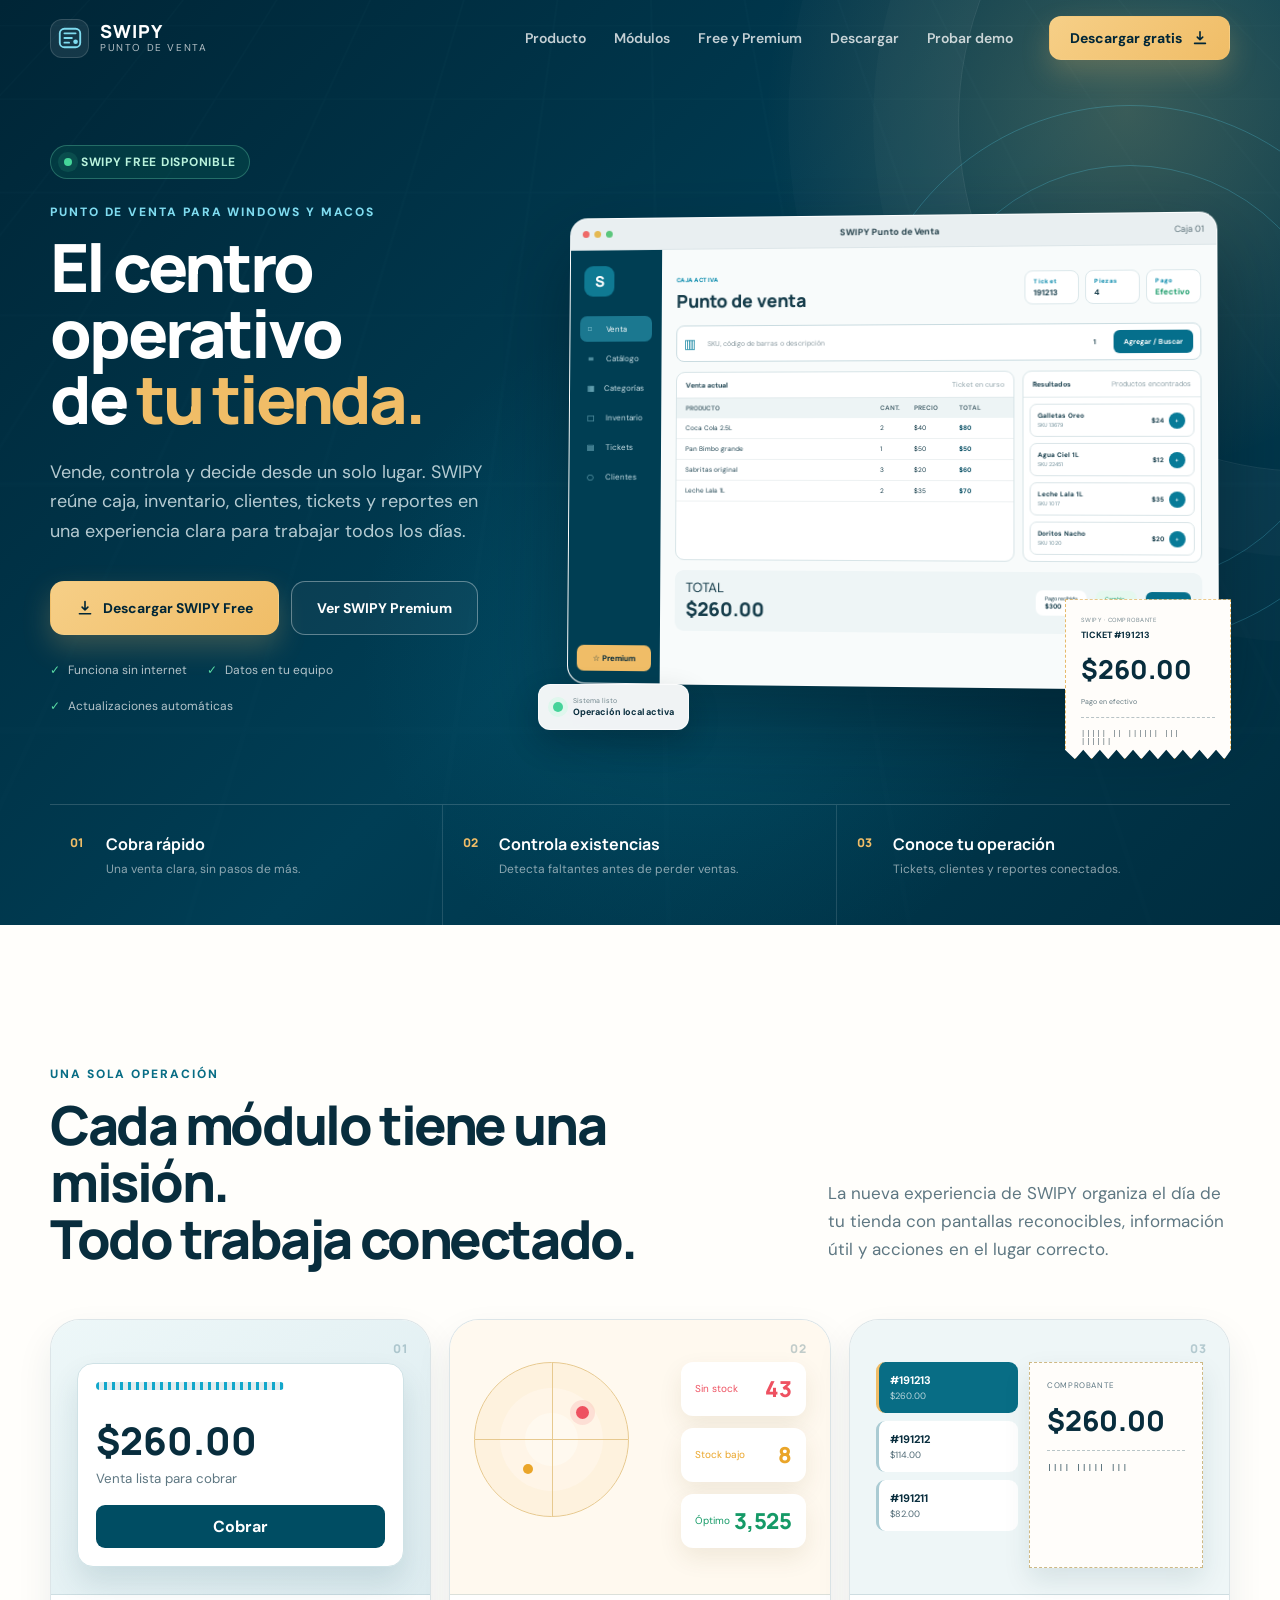
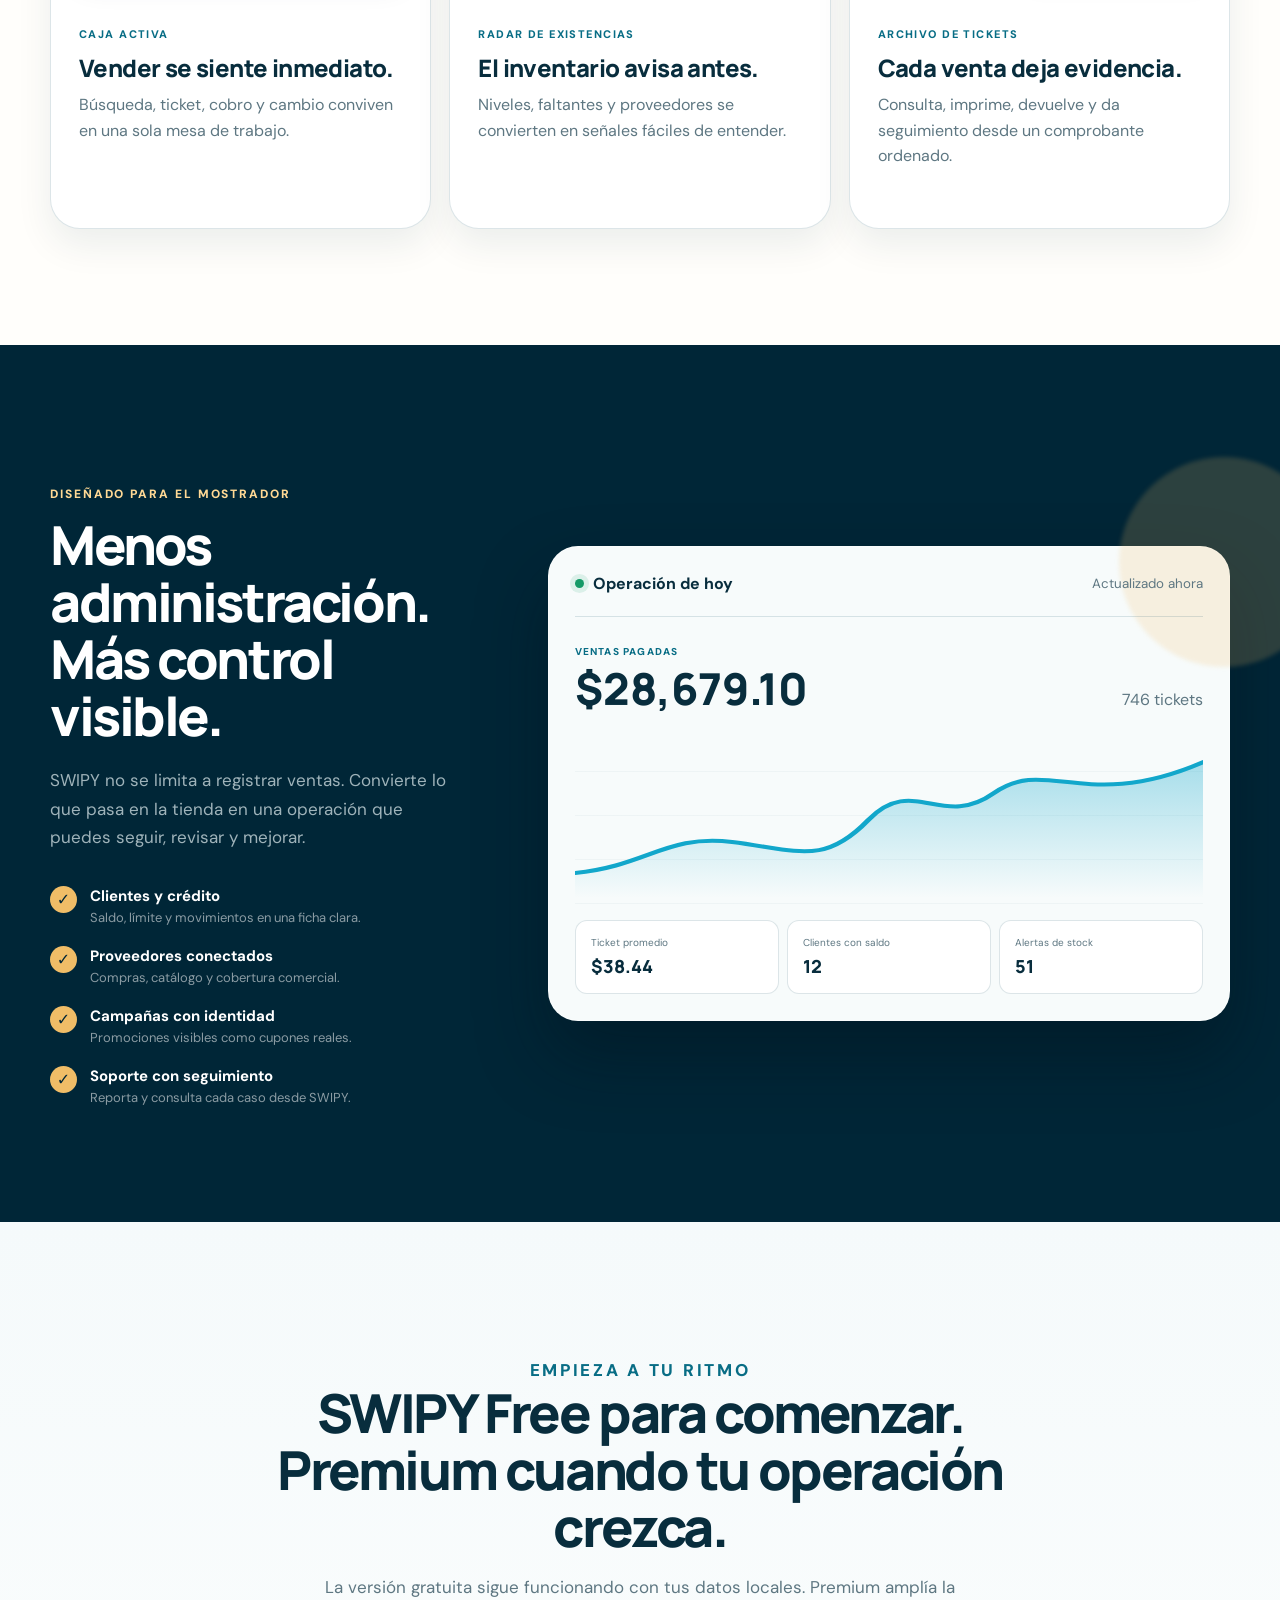
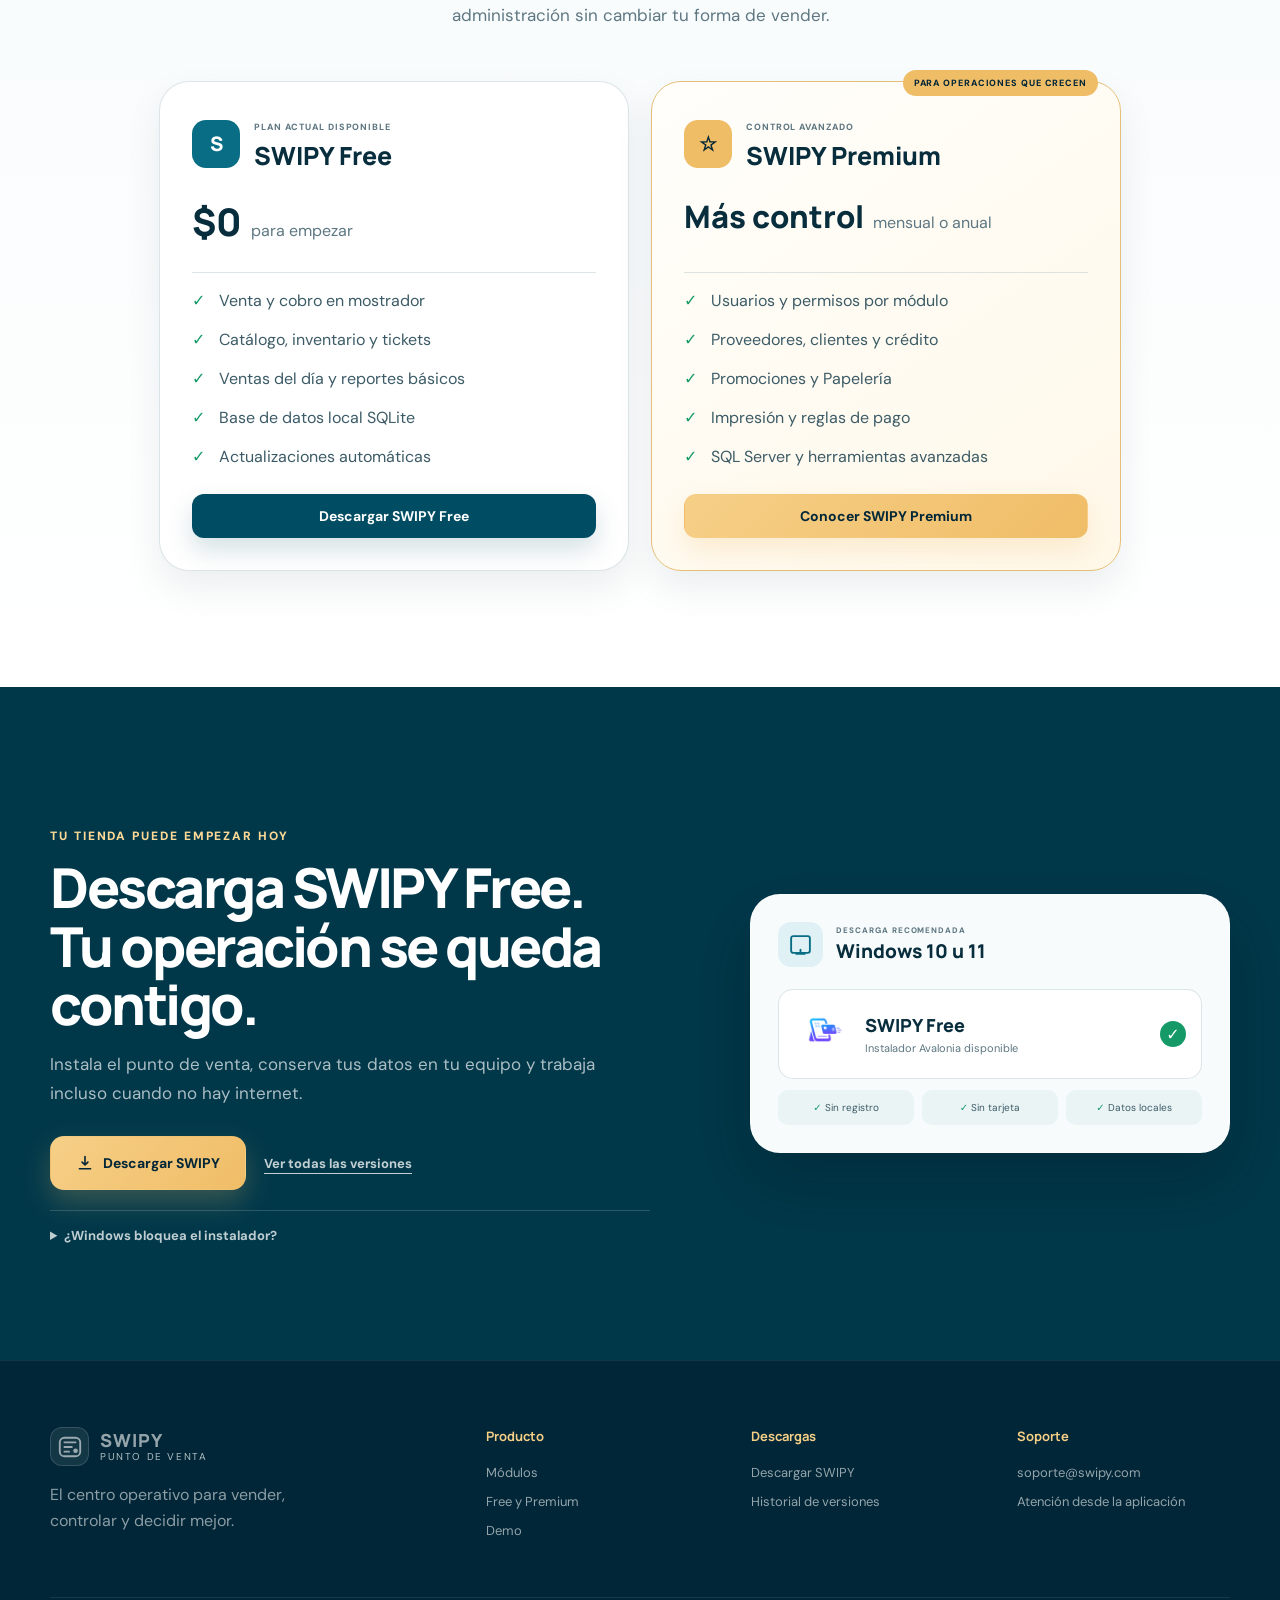
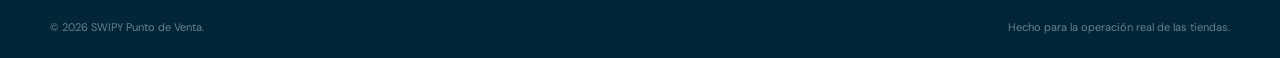
==== commit 6df9e923: "fix: unificar icono en tarjeta de descarga" ====
--- a/index.html
+++ b/index.html
@@ -8,9 +8,11 @@
   <meta property="og:title" content="SWIPY · El centro operativo de tu tienda">
   <meta property="og:description" content="Vende, controla y decide desde un solo lugar. Descarga SWIPY Free para Windows o macOS.">
   <meta property="og:type" content="website">
-  <meta property="og:image" content="Swipy2.png">
+  <meta property="og:image" content="favicon.png">
   <title>SWIPY · Punto de venta para tu tienda</title>
-  <link rel="icon" href="Swipy2.png">
+  <link rel="icon" type="image/png" sizes="256x256" href="favicon.png?v=2">
+  <link rel="shortcut icon" type="image/png" href="favicon.png?v=2">
+  <link rel="apple-touch-icon" href="favicon.png?v=2">
   <link rel="preconnect" href="https://fonts.googleapis.com">
   <link rel="preconnect" href="https://fonts.gstatic.com" crossorigin>
   <link href="https://fonts.googleapis.com/css2?family=DM+Sans:wght@400;500;600;700&family=Manrope:wght@600;700;800&display=swap" rel="stylesheet">
@@ -354,7 +356,7 @@
             <span><small>DESCARGA RECOMENDADA</small><strong id="download-platform-label">Windows 10 u 11</strong></span>
           </div>
           <div class="device-screen">
-            <img src="Swipy2.png" alt="" loading="lazy">
+            <img src="favicon.png?v=2" alt="Icono de SWIPY" loading="lazy">
             <div><b>SWIPY Free</b><span id="download-version">Instalador Avalonia disponible</span></div>
             <i>✓</i>
           </div>
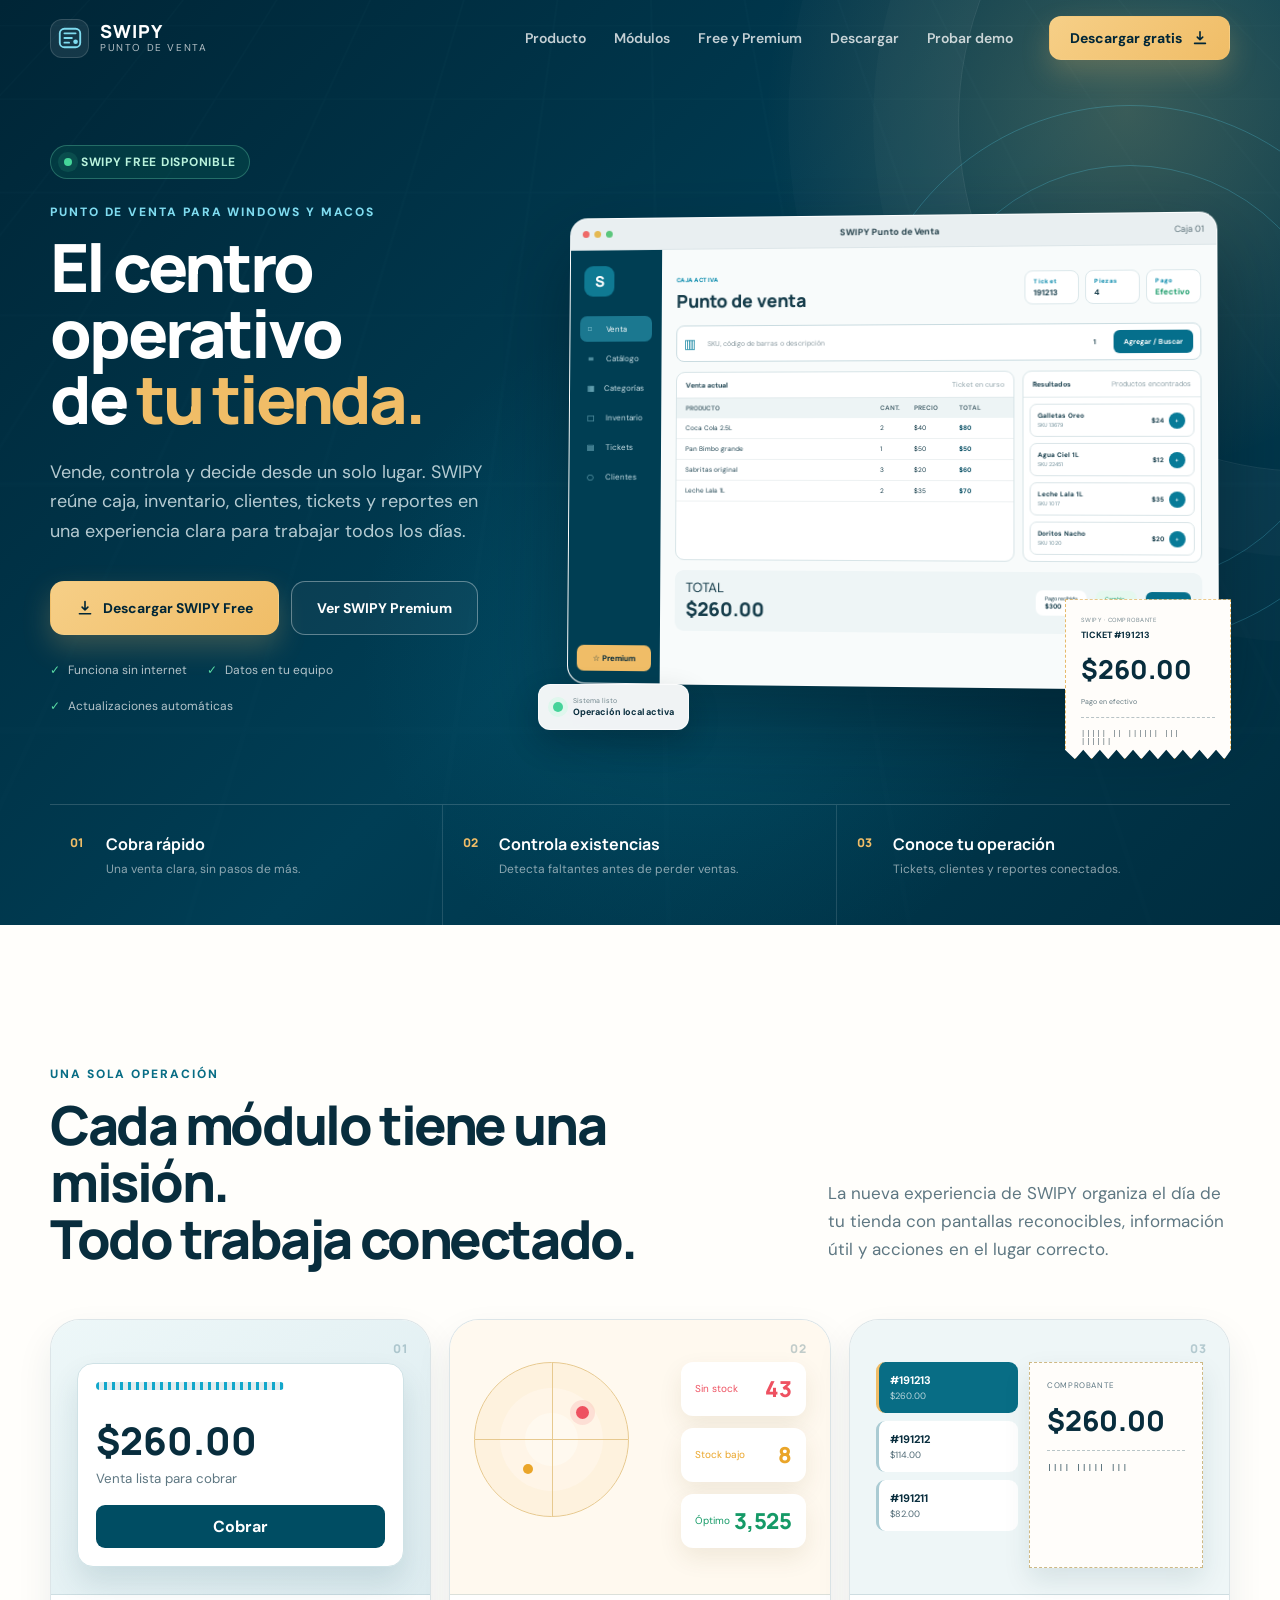
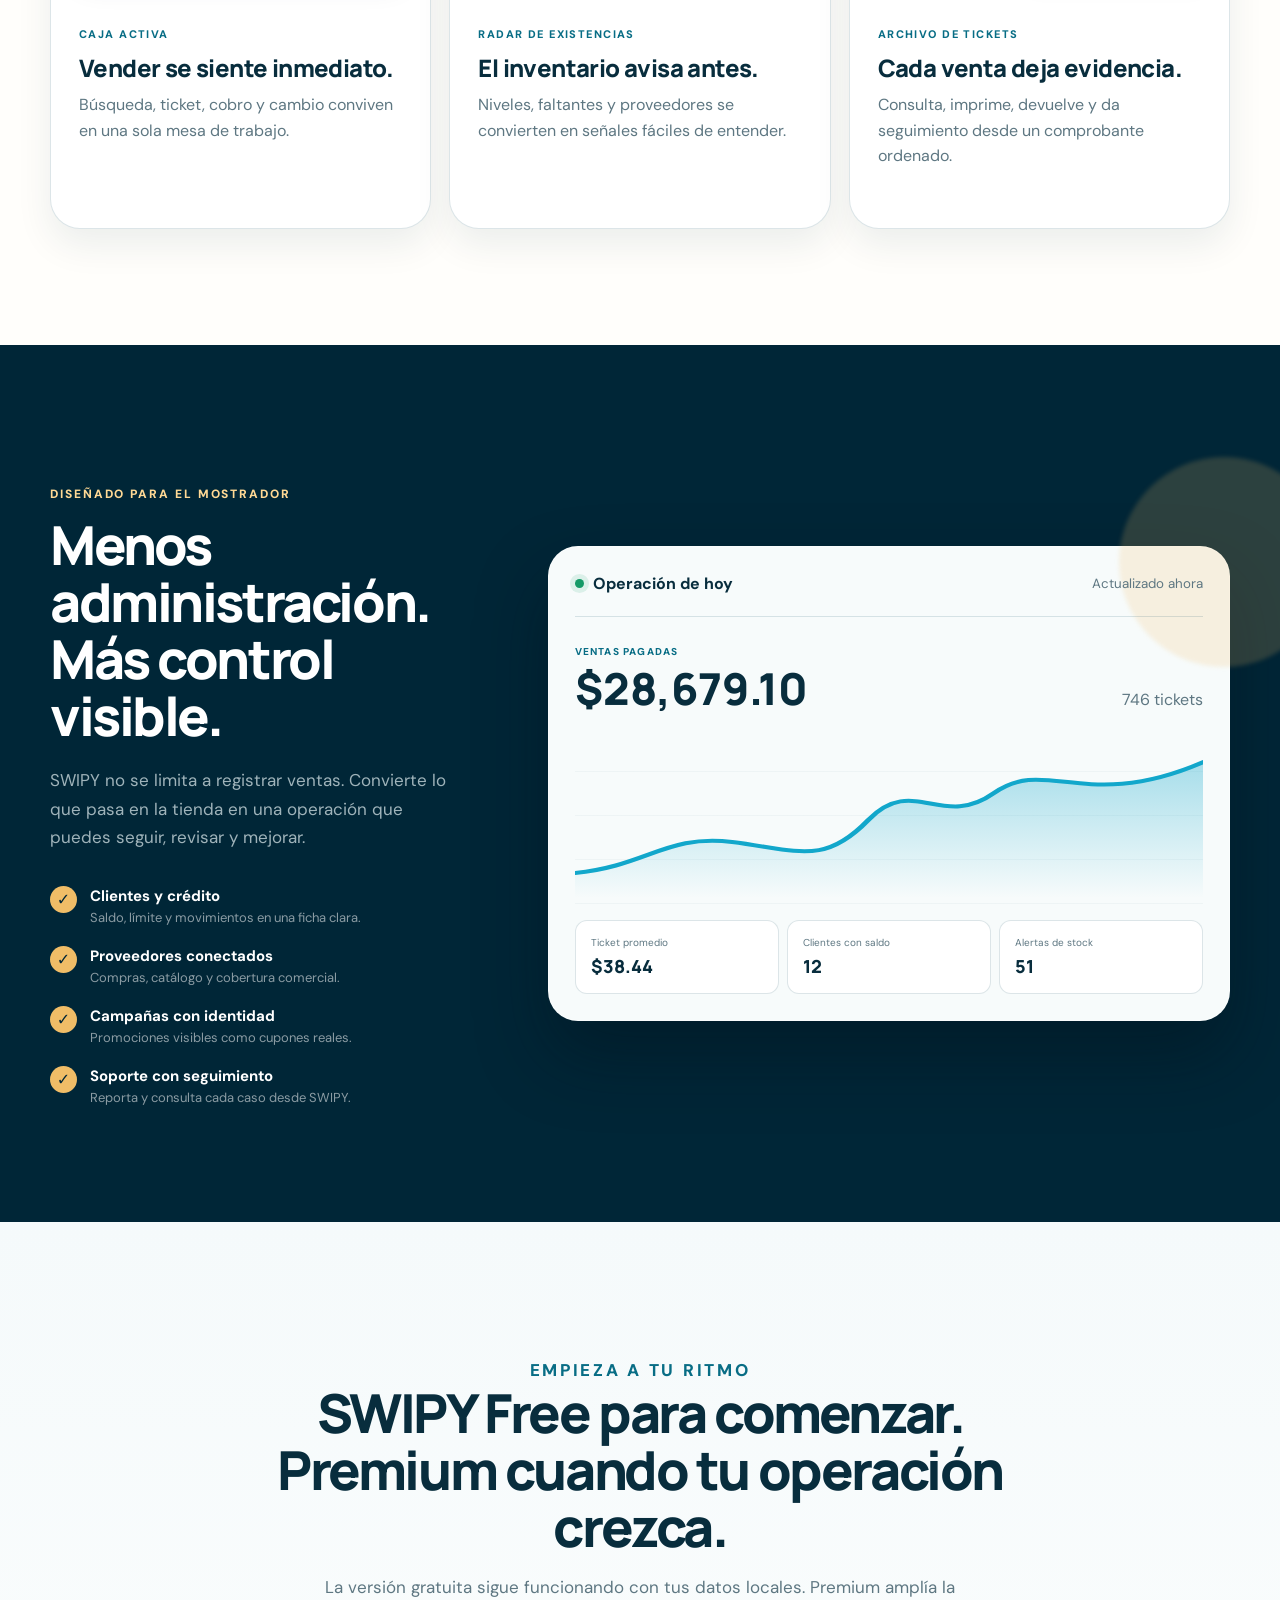
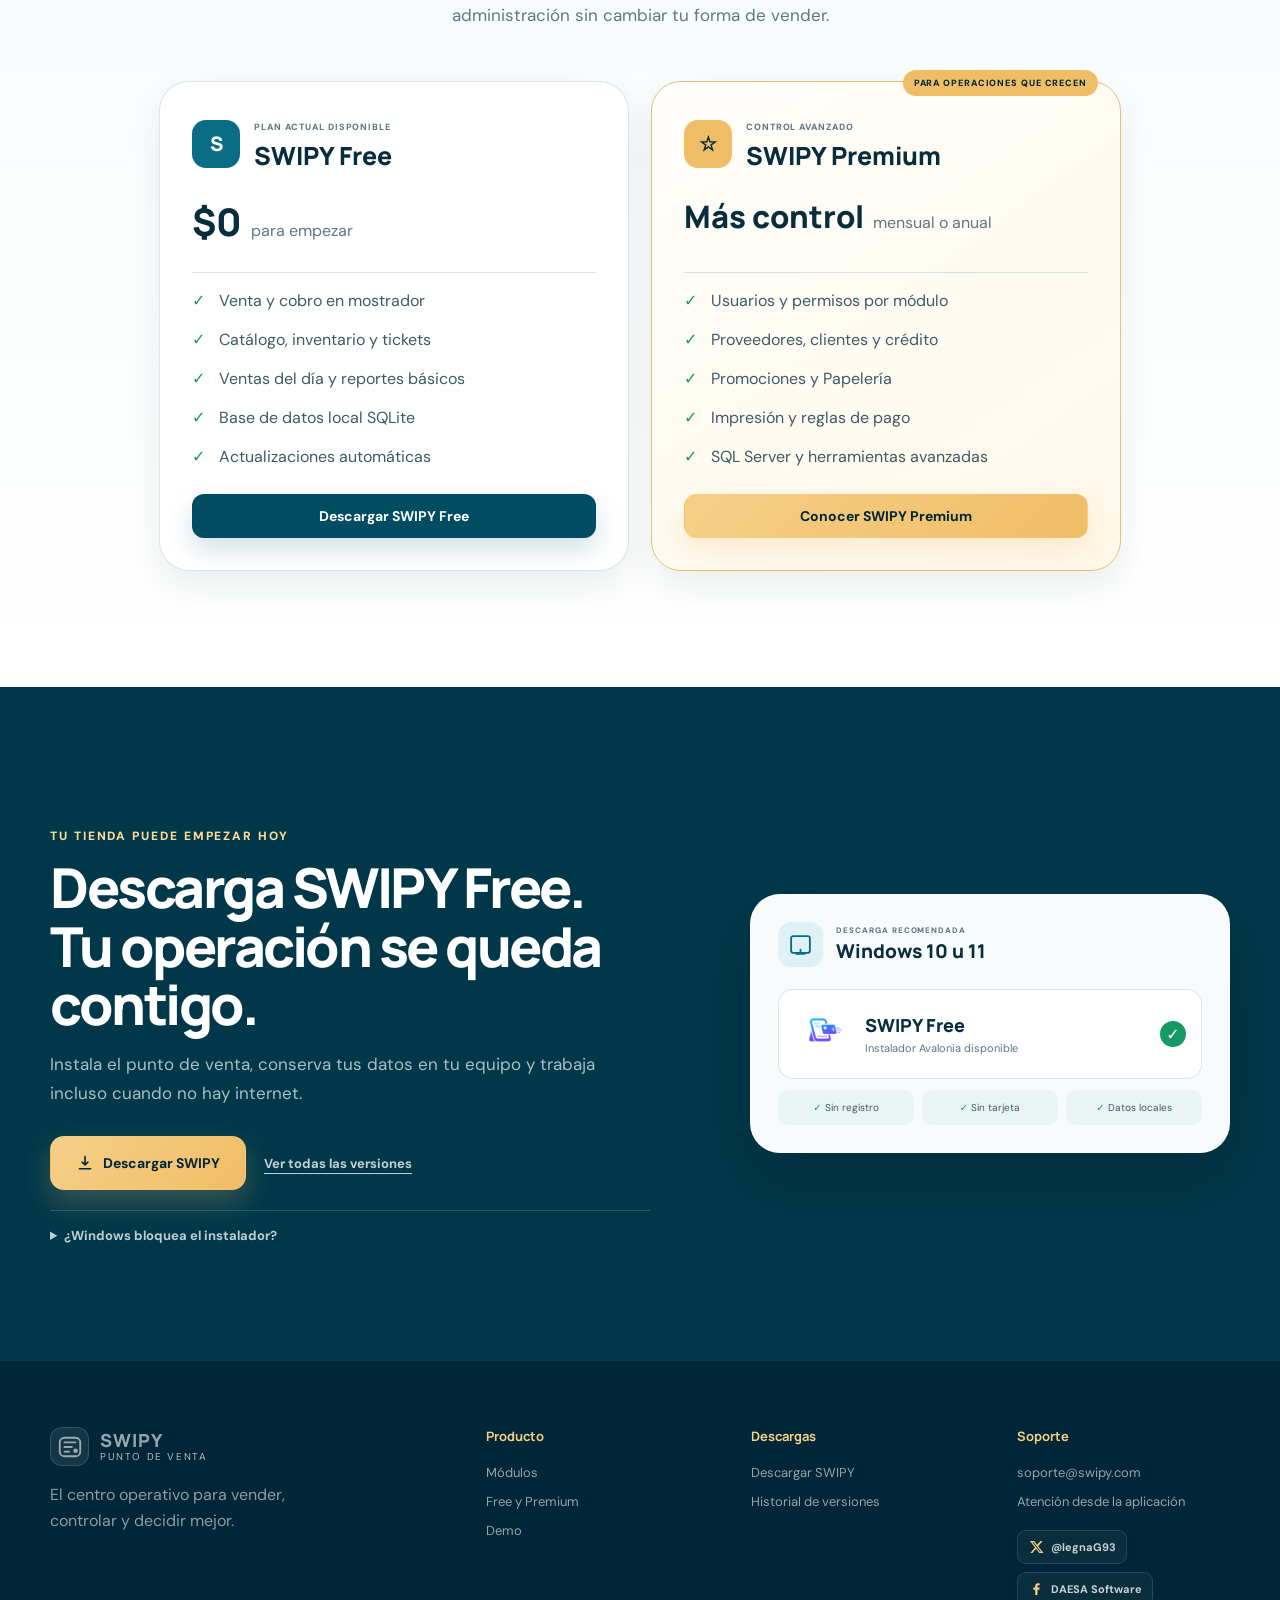
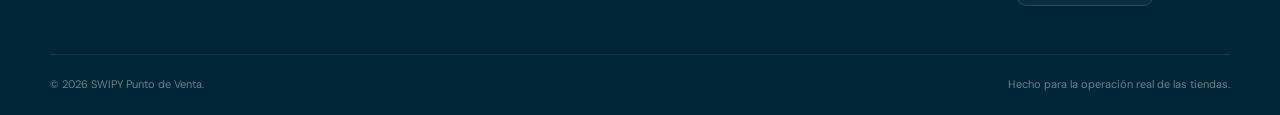
==== commit 59f1240e: "feat: añadir redes sociales y canonical de SWIPY" ====
--- a/index.html
+++ b/index.html
@@ -8,8 +8,10 @@
   <meta property="og:title" content="SWIPY · El centro operativo de tu tienda">
   <meta property="og:description" content="Vende, controla y decide desde un solo lugar. Descarga SWIPY Free para Windows o macOS.">
   <meta property="og:type" content="website">
+  <meta property="og:url" content="https://daesa-software.github.io/swipy/">
   <meta property="og:image" content="favicon.png">
   <title>SWIPY · Punto de venta para tu tienda</title>
+  <link rel="canonical" href="https://daesa-software.github.io/swipy/">
   <link rel="icon" type="image/png" sizes="256x256" href="favicon.png?v=2">
   <link rel="shortcut icon" type="image/png" href="favicon.png?v=2">
   <link rel="apple-touch-icon" href="favicon.png?v=2">
@@ -396,6 +398,20 @@
         <h4>Soporte</h4>
         <a href="mailto:soporte@swipy.com">soporte@swipy.com</a>
         <span>Atención desde la aplicación</span>
+        <div class="social-links" aria-label="Redes sociales de SWIPY y DAESA">
+          <a class="social-link" href="https://x.com/legnaG93" target="_blank" rel="noopener noreferrer" aria-label="Seguir a Ángel en X">
+            <svg viewBox="0 0 24 24" aria-hidden="true">
+              <path d="M18.9 3H22l-6.8 7.8L23.2 21H17l-4.9-6.3L6.6 21H3.5l7.1-8.1L2.9 3h6.4l4.4 5.8L18.9 3Zm-1.1 16h1.7L8.4 4.9H6.6L17.8 19Z" fill="currentColor"/>
+            </svg>
+            <span>@legnaG93</span>
+          </a>
+          <a class="social-link" href="https://www.facebook.com/DaesaSoftware" target="_blank" rel="noopener noreferrer" aria-label="Seguir a DAESA Software en Facebook">
+            <svg viewBox="0 0 24 24" aria-hidden="true">
+              <path d="M14.2 21v-8h2.7l.4-3.1h-3.1v-2c0-.9.3-1.5 1.6-1.5h1.7V3.6c-.3 0-1.3-.1-2.5-.1-2.5 0-4.2 1.5-4.2 4.3v2.1H8V13h2.8v8h3.4Z" fill="currentColor"/>
+            </svg>
+            <span>DAESA Software</span>
+          </a>
+        </div>
       </div>
     </div>
     <div class="shell footer-bottom">
--- a/styles.css
+++ b/styles.css
@@ -385,6 +385,18 @@
 .footer-grid h4 { margin: 0 0 7px; font: 700 13px "Manrope"; color: var(--sand-400); }
 .footer-grid a, .footer-grid span { color: rgba(255,255,255,.58); font-size: 13px; }
 .footer-grid a:hover { color: white; }
+.social-links { display: flex; flex-wrap: wrap; gap: 8px; margin-top: 8px; }
+.social-link {
+  width: max-content; padding: 8px 10px; display: inline-flex; align-items: center; gap: 7px;
+  border: 1px solid rgba(255,255,255,.12); border-radius: 9px; background: rgba(255,255,255,.04);
+  transition: border-color .2s ease, background .2s ease, transform .2s ease;
+}
+.social-link:hover {
+  border-color: rgba(240,189,103,.55); background: rgba(240,189,103,.1);
+  transform: translateY(-2px);
+}
+.social-link svg { width: 16px; height: 16px; color: var(--sand-400); }
+.footer-grid .social-link span { color: rgba(255,255,255,.78); font-size: 11px; font-weight: 700; }
 .footer-bottom { display: flex; justify-content: space-between; margin-top: 48px; padding-top: 22px; border-top: 1px solid rgba(255,255,255,.09); color: rgba(255,255,255,.42); font-size: 11px; }
 
 @media (max-width: 1080px) {
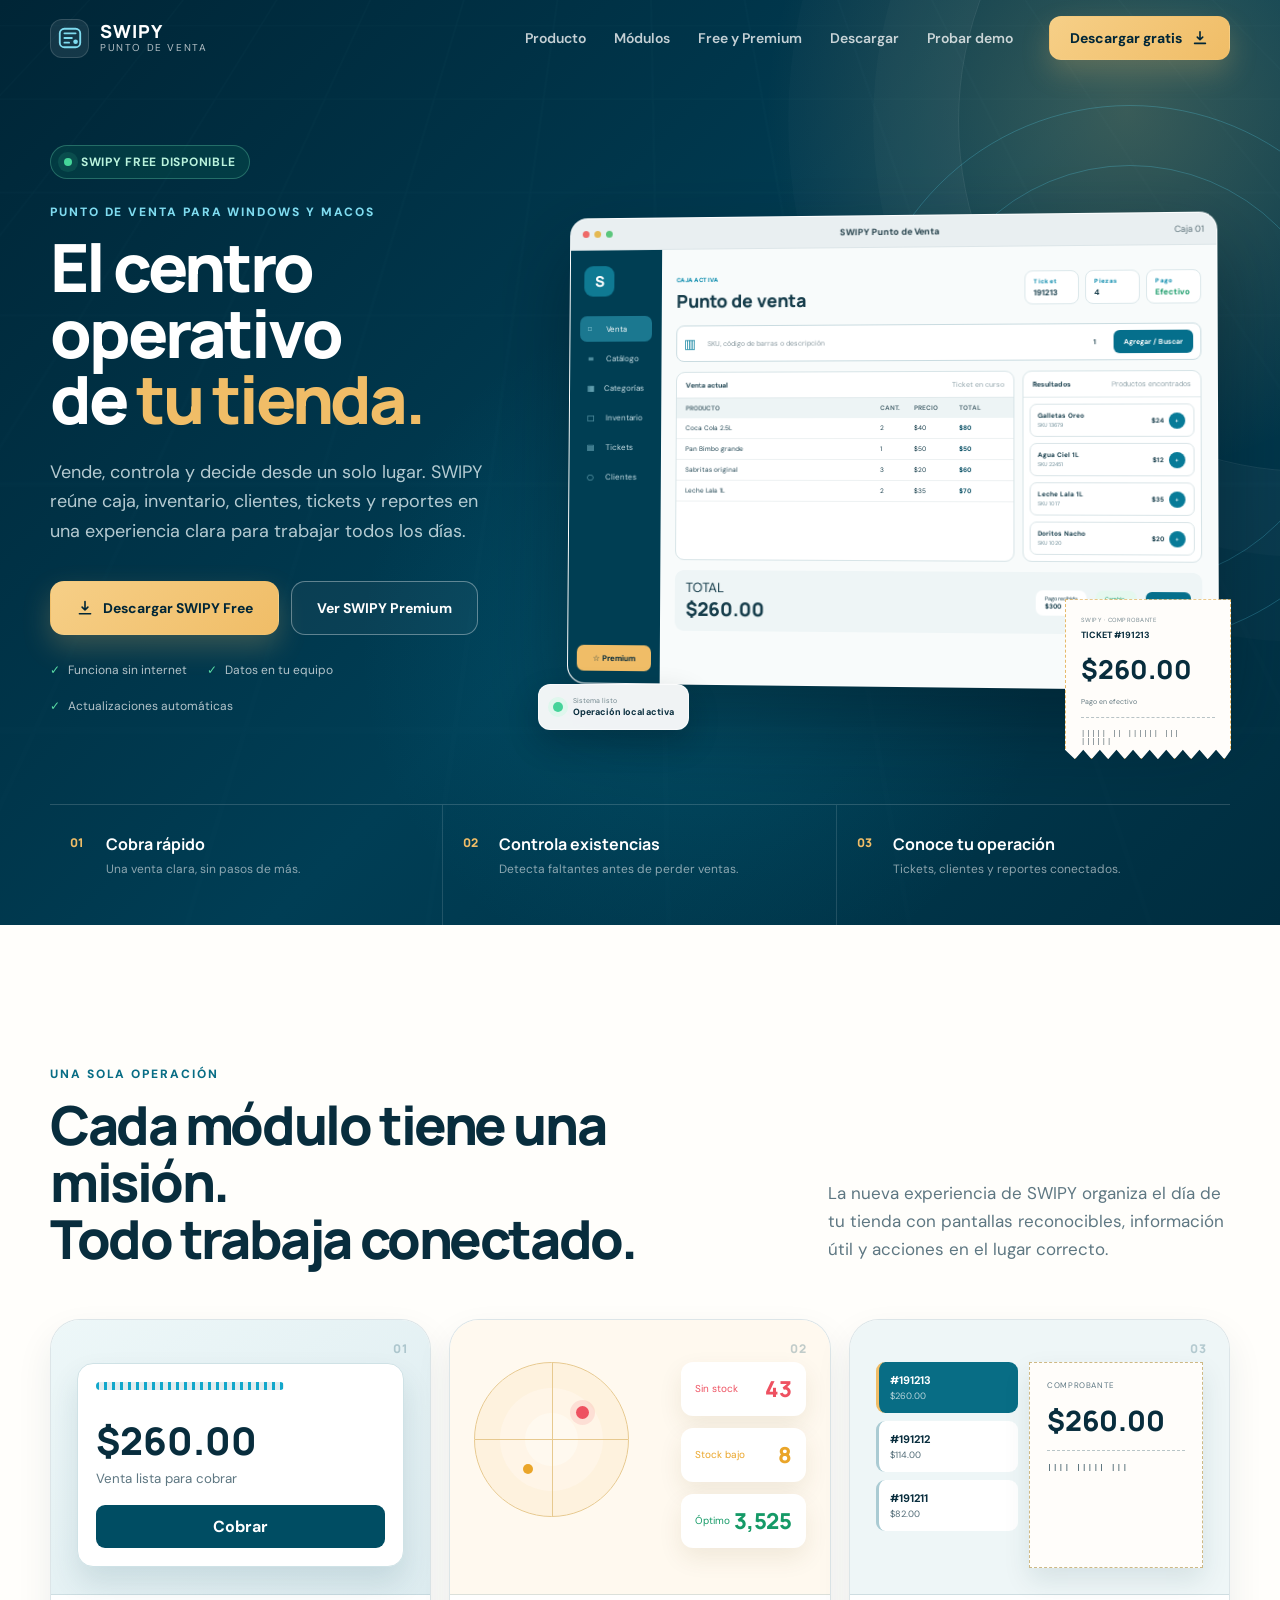
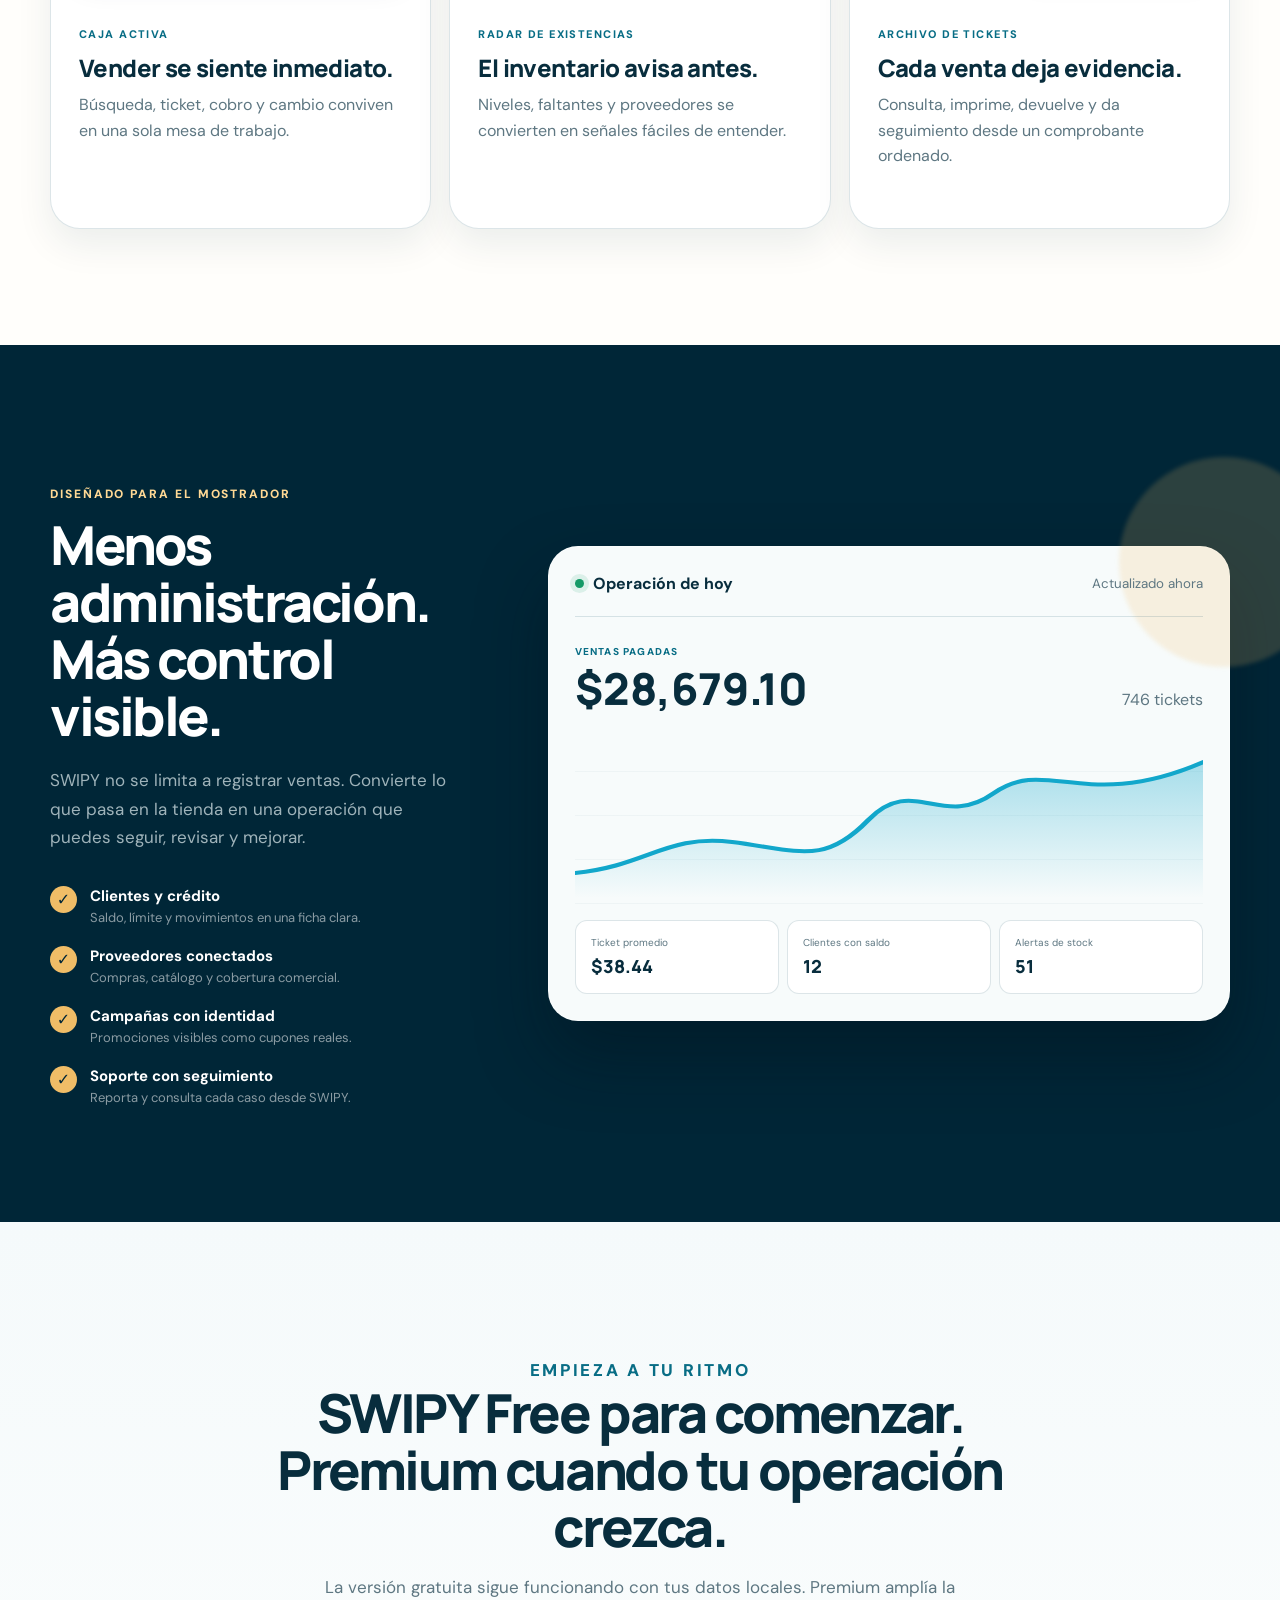
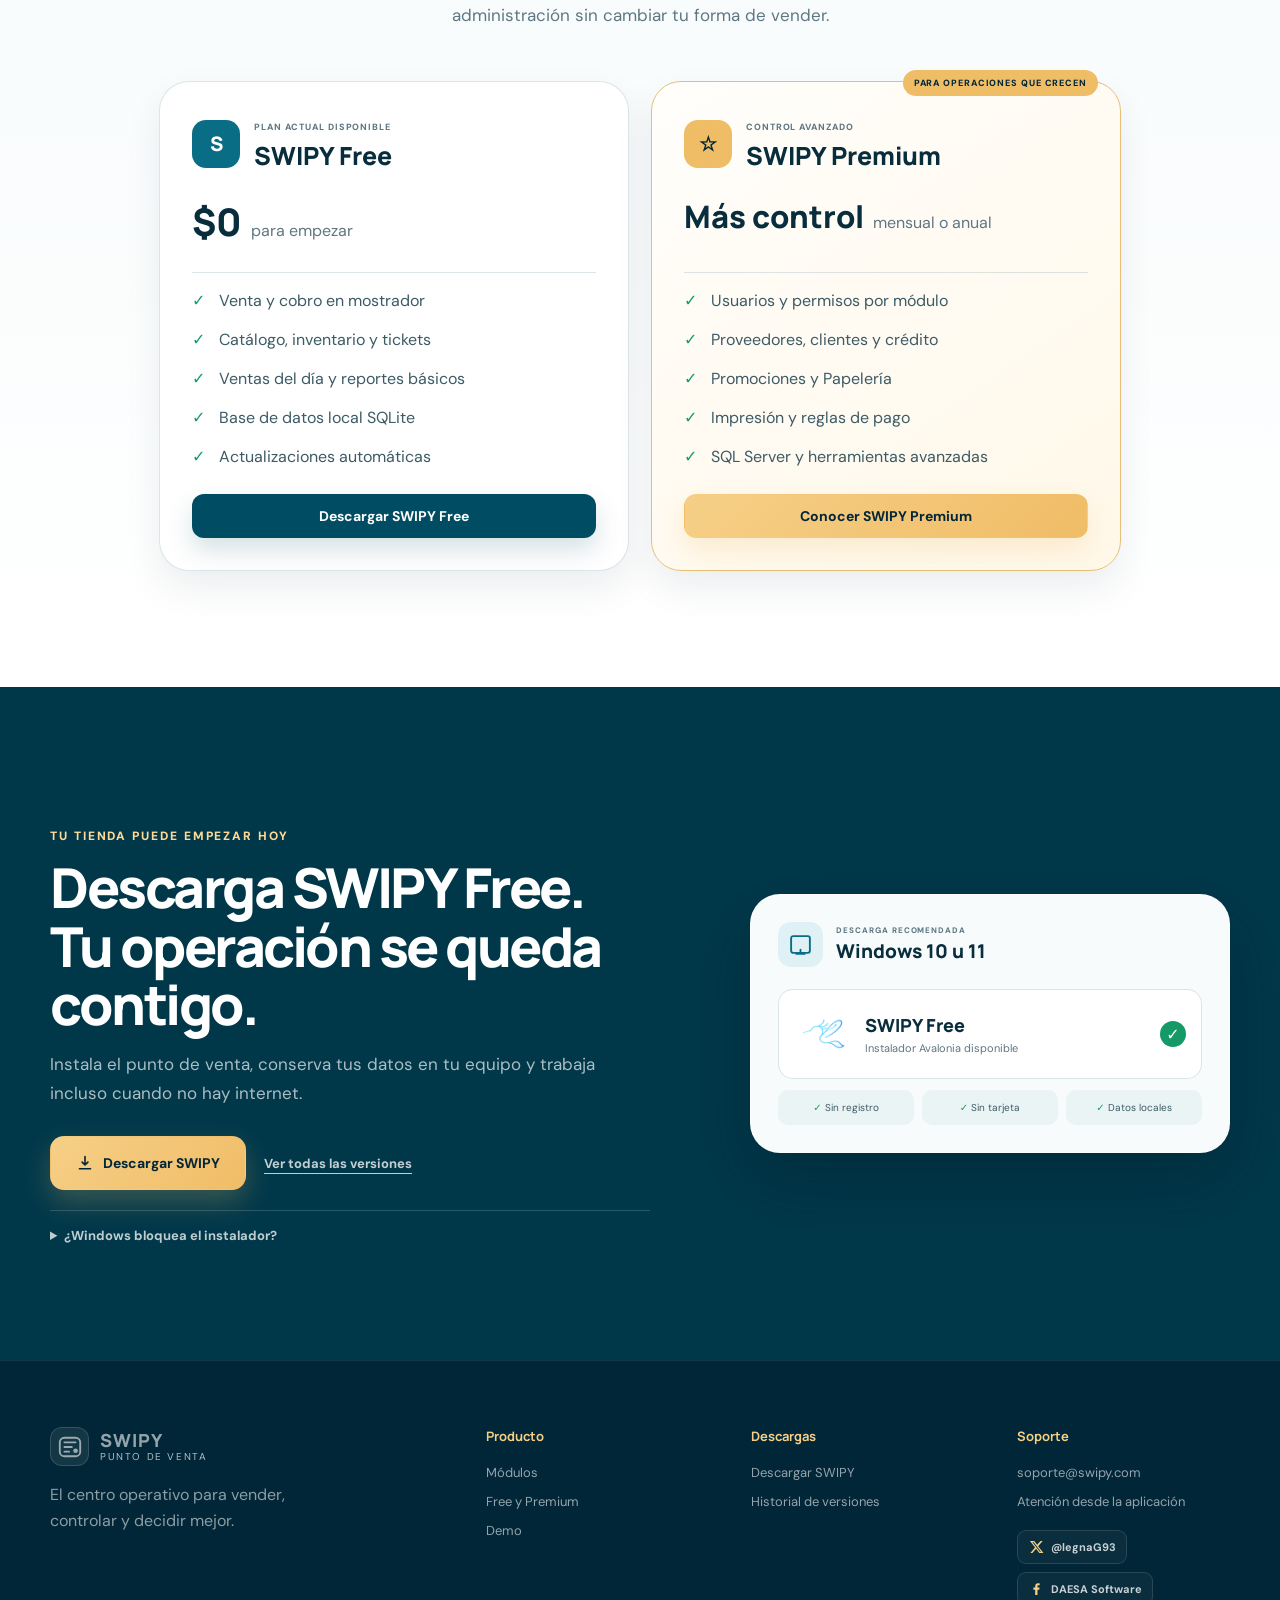
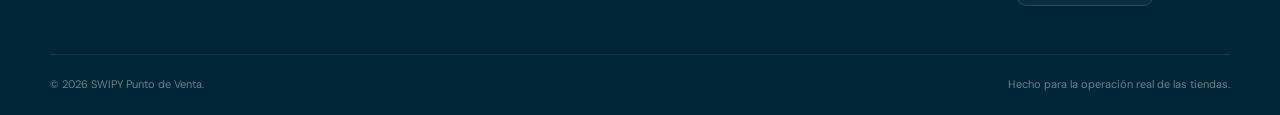
==== commit d32857c8: "Update SWIPY Pages favicon with blue signature" ====
--- a/index.html
+++ b/index.html
@@ -12,9 +12,14 @@
   <meta property="og:image" content="favicon.png">
   <title>SWIPY · Punto de venta para tu tienda</title>
   <link rel="canonical" href="https://daesa-software.github.io/swipy/">
-  <link rel="icon" type="image/png" sizes="256x256" href="favicon.png?v=2">
-  <link rel="shortcut icon" type="image/png" href="favicon.png?v=2">
-  <link rel="apple-touch-icon" href="favicon.png?v=2">
+  <link rel="icon" type="image/png" sizes="256x256" href="favicon.png?v=3">
+  <link rel="shortcut icon" type="image/png" href="favicon.png?v=3">
+  <link rel="apple-touch-icon" href="favicon.png?v=3">
+  <script>
+    if (location.hostname === 'daesa-software.github.io' && location.pathname.indexOf('/swipy-pages') === 0) {
+      location.replace('https://daesa-software.github.io/swipy/' + location.search + location.hash);
+    }
+  </script>
   <link rel="preconnect" href="https://fonts.googleapis.com">
   <link rel="preconnect" href="https://fonts.gstatic.com" crossorigin>
   <link href="https://fonts.googleapis.com/css2?family=DM+Sans:wght@400;500;600;700&family=Manrope:wght@600;700;800&display=swap" rel="stylesheet">
@@ -358,7 +363,7 @@
             <span><small>DESCARGA RECOMENDADA</small><strong id="download-platform-label">Windows 10 u 11</strong></span>
           </div>
           <div class="device-screen">
-            <img src="favicon.png?v=2" alt="Icono de SWIPY" loading="lazy">
+            <img src="favicon.png?v=3" alt="Icono de SWIPY" loading="lazy">
             <div><b>SWIPY Free</b><span id="download-version">Instalador Avalonia disponible</span></div>
             <i>✓</i>
           </div>
